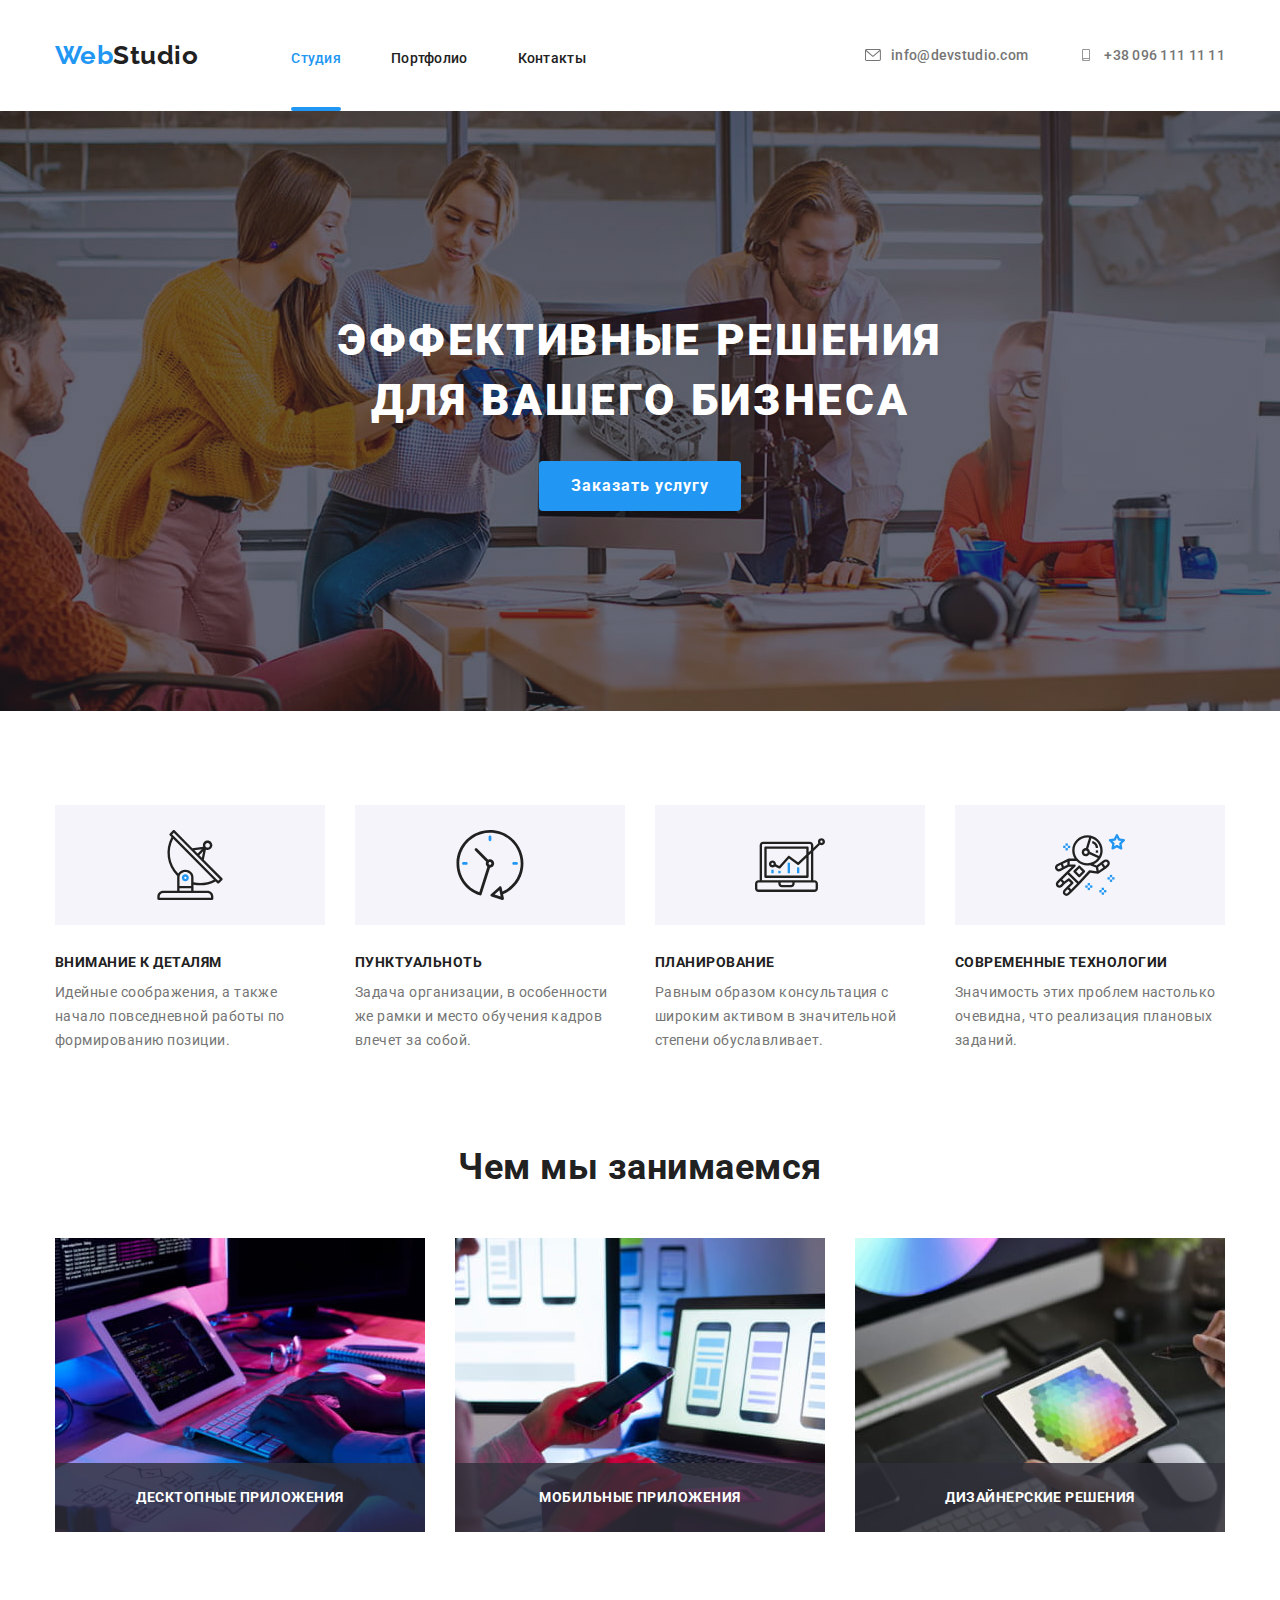
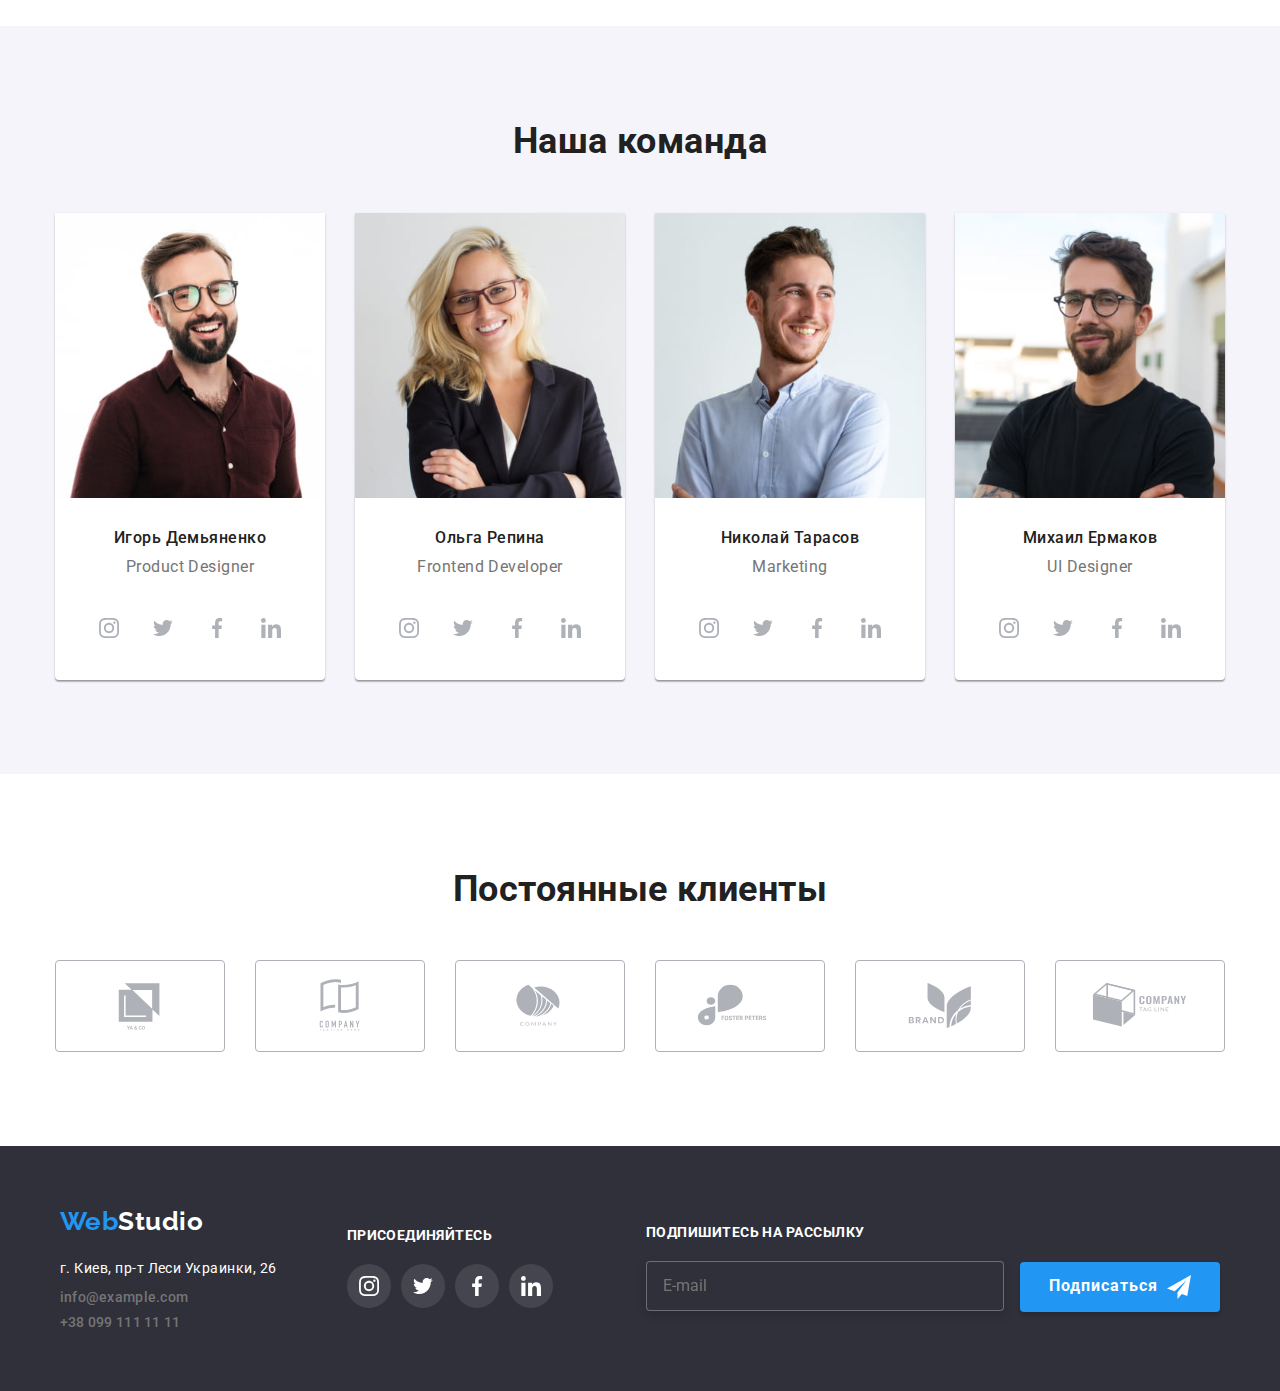
==== index.html @ 6067f636 "Merge branch 'main' into goit-markup-hw-08" ====
<!DOCTYPE html>
<html lang="ru">
  <head>
    <meta charset="UTF-8" />
    <meta http-equiv="X-UA-Compatible" content="IE=edge" />
    <meta name="viewport" content="width=device-width, initial-scale=1.0" />
    <title>Document</title>
    <link rel="stylesheet" href="https://cdn.jsdelivr.net/npm/modern-normalize@1.1.0/modern-normalize.min.css">
    <link rel="preconnect" href="https://fonts.googleapis.com" />
    <link rel="preconnect" href="https://fonts.gstatic.com" crossorigin />
    <link href="https://fonts.googleapis.com/css2?family=Raleway:wght@700&family=Roboto:wght@400;500;700;900&display=swap" rel="stylesheet" />
    <link rel="stylesheet" href="./css/main.min.css">
  </head>
  <body>
    <header>
     <div class="container cont-header">
        <a href="./index.html" class="nav-logo link"><span class="logo">Web</span>Studio</a>

        <button class="menu-button" data-menu-button aria-label="Переключатель мобильного меню">
         <svg class="menu-button__icon" width="40" height="40">
          <use class="menu-button__icon-menu" href="./icon/symbol-defs.svg#icon-menu_40px"></use>
          <use class="menu-button__icon-slose" href="./icon/symbol-defs.svg#icon-close_40px"></use>
        </svg>
        </button>
        <div class="menu-container" data-menu>
          <nav class="nav">
          <ul class="nav__list">
            <li class="nav__item"><a href="./index.html" class="nav__link current link">Студия</a></li>
            <li class="nav__item"><a href="./portfolio.html" class="nav__link link is-hidden">Портфолио</a></li>
            <li class="nav__item"><a href="#" class="nav__link link is-hidden">Контакты</a></li>
            </ul>
          </nav>
          <ul class="header-list">
          <li class="nav__item"><a href="mailto:info@devstudio.com" class="nav__tel nav__tel--mob-mail link">
            <svg class="nav__icon">
              <use href="./icon/symbol-defs.svg#icon-envelope"></use>
            </svg>
            info@devstudio.com</a></li>
          <li class="nav__item"><a href="tel:+380961111111" class="nav__tel nav__tel--mob-tel link">
            <svg class="nav__icon">
              <use href="./icon/symbol-defs.svg#icon-smartphone"></use>
            </svg>
            +38 096 111 11 11</a></li>
           </ul>
            <ul class="menu-container__list list">
              <li class="menu-container__item"><a class="menu-container__link" href="http://" target="_blank" rel="noopener noreferrer">Instagram</a></li>
              <li class="menu-container__item"><a class="menu-container__link" href="http://" target="_blank" rel="noopener noreferrer">Twitter</a></li>
              <li class="menu-container__item"><a class="menu-container__link" href="http://" target="_blank" rel="noopener noreferrer">Facebook</a></li>
              <li class="menu-container__item"><a class="menu-container__link" href="http://" target="_blank" rel="noopener noreferrer">LinkedIn</a></li>
            </ul>
      </div>

     </div>
    </header>
    <main>
      <!-- Секция эффективные решения -->
      <section class="hero">
       <div class="container">
        <div class="cont-size">
         <h1 class="hero__title">Эффективные решения для вашего бизнеса</h1>
        <button type="button" class="hero-button" data-modal-open>Заказать услугу</button>

        <div class="backdrop is-hidden" data-modal>
   <div class="modal">
      <p class="modal__text"> Оставьте свои данные, мы вам перезвоним</p>
      <form class="modal-form">
        <label class="modal-form__field">
          <span class="modal-form__label">Имя</span>
          <input type="text" class="modal-form__input">
          <svg class="modal-form__icon"><use href="./icon/symbol-defs.svg#icon-person-black-18dp"></use></svg>
        </label>

        <label class="modal-form__field">
          <span class="modal-form__label">Телефон</span>
          <input type="tel" name="phone_number" class="modal-form__input">
          <svg class="modal-form__icon"><use href="./icon/symbol-defs.svg#icon-phone-black-18dp"></use></svg>
        </label>

        <label class="modal-form__field">
          <span class="modal-form__label">Почта</span>
          <input type="email" name="email" class="modal-form__input">
          <svg class="modal-form__icon"><use href="./icon/symbol-defs.svg#icon-email-black-18dp"></use></svg>
        </label>

        <label class="modal-form__field">
          <span class="modal-form__label">Комментарий</span>
           <textarea name="feedback" placeholder="Введите текст" class="modal-form__textarea"></textarea>
        </label>

        <label class="modal-form__field-check">
          <input type="checkbox" name="agry" value="agry" class="modal-form__check">
          <span class="modal-form__check-icon"></span>
          <span class="modal-form__label-check">Соглашаюсь с рассылкой и принимаю <a href="http://" target="_blank" rel="noopener noreferrer"> Условия договора</a></span>
        </label>

        <button type="submit" class="modal-button-submit">Отправить</button>
      </form>

      <button class="modal-button-close" aria-label="Закрыть окно" data-modal-close>
        <svg class="modal-icon-close"><use href="./icon/symbol-defs.svg#icon-close"></use></svg>
      </button>
   </div>
</div>
        </div>
       </div>
      </section>
      <!-- Преимущества -->
      <section class="plus">
        <div class="container">
          <h2 class="visually-hidden">Наши преимущества</h2>
        <ul class="list">
          <li class="plus__item">
            <h3 class="plus__subtitle">Внимание к деталям</h3>
            <p class="plus__text">Идейные соображения, а также начало повседневной работы по формированию позиции.</p>
          </li>
          <li class="plus__item">
            <h3 class="plus__subtitle">Пунктуальноть</h3>
            <p class="plus__text">Задача организации, в особенности же рамки и место обучения кадров влечет за собой.</p>
          </li>
          <li class="plus__item">
            <h3 class="plus__subtitle">Планирование</h3>
            <p class="plus__text">Равным образом консультация с широким активом в значительной степени обуславливает.</p>
          </li>
          <li class="plus__item">
            <h3 class="plus__subtitle">Современные технологии</h3>
            <p class="plus__text">Значимость этих проблем настолько очевидна, что реализация плановых заданий.</p>
          </li>
        </ul>
        </div>
      </section>
      <!-- Чем мы занимаемся -->
      <section class="work">
        <div class="container">
          <h2 class="work__title">Чем мы занимаемся</h2>
        <ul class="list work__list">
          <li class="work__item">
            <img src="./images/box1.jpg" 
            srcset="./images/box1.jpg 1x, ./images/box1@2.jpg 2x" alt="Пишем код" width="370" />
            <p class="work__desc">Десктопные приложения</p>
          </li>
          <li class="work__item">
            <img src="./images/img_(1).jpg"
            srcset="./images/box2.jpg 1x, ./images/box2@2.jpg 2x" alt="Разработка мобильных приложений" width="370" />
            <p class="work__desc">Мобильные приложения</p>
          </li>
          <li class="work__item">
            <img src="./images/img_(2).jpg"
            srcset="./images/box3.jpg 1x, ./images/box3@2.jpg 2x" alt="Создание дизайна" width="370" />
            <p class="work__desc">Дизайнерские решения</p>
          </li>
        </ul>
        </div>
      </section>
      <!-- Секция Наша команда -->
      <section class="people">
        <div class="container">
          <h2 class="people__title">Наша команда</h2>
        <ul class="people-list list">
          <li class="people-item">
            <!-- <img src="./images/img_(3).jpg" alt="Product Designer Игорь Демьяненко" width="270" /> -->

            <picture>
             <source srcset="/images/our-comand/mobile/img0-480.jpg 450w, /images/our-comand/mobile/img0-480@2x.jpg 900w" media="(max-width: 767px)" sizes="(max-width: 767px) 450px, 100vw">
             <source srcset="/images/our-comand/tablet/img0-768.jpg 354w, /images/our-comand/tablet/img0-768@2x.jpg 708w" media="(min-width: 768px)" sizes="(min-width: 768px) 354px, 100vw">
             <source srcset="/images/our-comand/img0-1200.jpg 810w, /images/our-comand/img0-1200@2.jpg 1620w" media="(min-width: 1200px)" sizes="(min-width: 1200px) 270px, 100vw">
            <img src="/images/our-comand/mobile/img0-480.jpg" alt="Product Designer Игорь Демьяненко">
            </picture>

            <h3 class="people-subtitle">Игорь Демьяненко</h3>
            <p lang="en" class="people-text">Product Designer</p>

           <ul class="people-list-icon">
              <li class="people-item-icon">
                <a href="http://" target="_blank" rel="noopener noreferrer" class="link-icon">
                   <svg class="people-icon">
                <use href="./icon/symbol-defs.svg#icon-instagram">
              </svg>
                </a>
              </li>
              <li class="people-item-icon">
                <a href="http://" target="_blank" rel="noopener noreferrer" class="link-icon">
                  <svg class="people-icon">
                <use href="./icon/symbol-defs.svg#icon-twitter">
              </svg>
                </a>
            </li>
            <li class="people-item-icon">
              <a href="http://" target="_blank" rel="noopener noreferrer" class="link-icon">
                <svg class="people-icon">
                <use href="./icon/symbol-defs.svg#icon-facebook">
              </svg>
              </a>
            </li>
            <li class="people-item-icon">
              <a href="http://" target="_blank" rel="noopener noreferrer" class="link-icon">
                <svg class="people-icon">
                <use href="./icon/symbol-defs.svg#icon-linkedin">
              </svg>
              </a>
            </li>
          </li>
        </ul>
          <li class="people-item">
            <!-- <img src="./images/img_(4).jpg" alt="Frontend Developer Ольга Репина" width="270" /> -->

            <picture>
             <source srcset="/images/our-comand/mobile/img1-480.jpg 450w, /images/our-comand/mobile/img1-480@2x.jpg 900w" media="(max-width: 767px)" sizes="(max-width: 767px) 450px, 100vw">
             <source srcset="/images/our-comand/tablet/img1-768.jpg 354w, /images/our-comand/tablet/img1-768@2x.jpg 708w" media="(min-width: 768px)" sizes="(min-width: 768px) 354px, 100vw">
             <source srcset="/images/our-comand/img1-1200.jpg 810w, /images/our-comand/img1-1200@2.jpg 1620w" media="(min-width: 1200px)" sizes="(min-width: 1200px) 270px, 100vw">
            <img src="/images/our-comand/mobile/img1-480.jpg" alt="Frontend Developer Ольга Репина">
            </picture>

            <h3 class="people-subtitle">Ольга Репина</h3>
            <p lang="en" class="people-text">Frontend Developer</p>
             <ul class="people-list-icon">
              <li class="people-item-icon">
                <a href="http://" target="_blank" rel="noopener noreferrer" class="link-icon">
                   <svg class="people-icon">
                <use href="./icon/symbol-defs.svg#icon-instagram">
              </svg>
                </a>
              </li>
              <li class="people-item-icon">
                <a href="http://" target="_blank" rel="noopener noreferrer" class="link-icon">
                  <svg class="people-icon">
                <use href="./icon/symbol-defs.svg#icon-twitter">
              </svg>
                </a>
            </li>
            <li class="people-item-icon">
              <a href="http://" target="_blank" rel="noopener noreferrer" class="link-icon">
                <svg class="people-icon">
                <use href="./icon/symbol-defs.svg#icon-facebook">
              </svg>
              </a>
            </li>
            <li class="people-item-icon">
              <a href="http://" target="_blank" rel="noopener noreferrer" class="link-icon">
                <svg class="people-icon">
                <use href="./icon/symbol-defs.svg#icon-linkedin">
              </svg>
              </a>
            </li>
          </li>
        </ul>
          </li>

          <li class="people-item">
            <!-- <img src="./images/img_(5).jpg" alt="Marketing Николай Тарасов" width="270" /> -->

            <picture>
             <source srcset="/images/our-comand/mobile/img2-480.jpg 450w, /images/our-comand/mobile/img2-480@2x.jpg 900w" media="(max-width: 767px)" sizes="(max-width: 767px) 450px, 100vw">
             <source srcset="/images/our-comand/tablet/img2-768.jpg 354w, /images/our-comand/tablet/img2-768@2x.jpg 708w" media="(min-width: 768px)" sizes="(min-width: 768px) 354px, 100vw">
             <source srcset="/images/our-comand/img2-1200.jpg 810w, /images/our-comand/img2-1200@2.jpg 1620w" media="(min-width: 1200px)" sizes="(min-width: 1200px) 270px, 100vw">
            <img src="/images/our-comand/mobile/img2-480.jpg" alt="Marketing Николай Тарасов">
            </picture>

            <h3 class="people-subtitle">Николай Тарасов</h3>
            <p lang="en" class="people-text">Marketing</p>
          <ul class="people-list-icon">
              <li class="people-item-icon">
                <a href="http://" target="_blank" rel="noopener noreferrer" class="link-icon">
                   <svg class="people-icon">
                <use href="./icon/symbol-defs.svg#icon-instagram">
              </svg>
                </a>
              </li>
              <li class="people-item-icon">
                <a href="http://" target="_blank" rel="noopener noreferrer" class="link-icon">
                  <svg class="people-icon">
                <use href="./icon/symbol-defs.svg#icon-twitter">
              </svg>
                </a>
            </li>
            <li class="people-item-icon">
              <a href="http://" target="_blank" rel="noopener noreferrer" class="link-icon">
                <svg class="people-icon">
                <use href="./icon/symbol-defs.svg#icon-facebook">
              </svg>
              </a>
            </li>
            <li class="people-item-icon">
              <a href="http://" target="_blank" rel="noopener noreferrer" class="link-icon">
                <svg class="people-icon">
                <use href="./icon/symbol-defs.svg#icon-linkedin">
              </svg>
              </a>
            </li>
          </li>
        </ul>
          </li>
          <li class="people-item">
            <!-- <img src="./images/img_(6).jpg" alt="UI Designer Михаил Ермаков" width="270" /> -->

            <picture>
             <source srcset="/images/our-comand/mobile/img3-480.jpg 450w, /images/our-comand/mobile/img3-480@2x.jpg 900w" media="(max-width: 767px)" sizes="(max-width: 767px) 450px, 100vw">
             <source srcset="/images/our-comand/tablet/img3-768.jpg 354w, /images/our-comand/tablet/img3-768@2x.jpg 708w" media="(min-width: 768px)" sizes="(min-width: 768px) 354px, 100vw">
             <source srcset="/images/our-comand/img3-1200.jpg 810w, /images/our-comand/img3-1200@2.jpg 1620w" media="(min-width: 1200px)" sizes="(min-width: 1200px) 270px, 100vw">
            <img src="/images/our-comand/mobile/img3-480.jpg" alt="UI Designer Михаил Ермаков">
            </picture>

            <h3 class="people-subtitle">Михаил Ермаков</h3>
            <p lang="en" class="people-text">UI Designer</p>
            <ul class="people-list-icon">
              <li class="people-item-icon">
                <a href="http://" target="_blank" rel="noopener noreferrer" class="link-icon">
                   <svg class="people-icon">
                <use href="./icon/symbol-defs.svg#icon-instagram">
              </svg>
                </a>
              </li>
              <li class="people-item-icon">
                <a href="http://" target="_blank" rel="noopener noreferrer" class="link-icon">
                  <svg class="people-icon">
                <use href="./icon/symbol-defs.svg#icon-twitter">
              </svg>
                </a>
            </li>
            <li class="people-item-icon">
              <a href="http://" target="_blank" rel="noopener noreferrer" class="link-icon">
                <svg class="people-icon">
                <use href="./icon/symbol-defs.svg#icon-facebook">
              </svg>
              </a>
            </li>
            <li class="people-item-icon">
              <a href="http://" target="_blank" rel="noopener noreferrer" class="link-icon">
                <svg class="people-icon">
                <use href="./icon/symbol-defs.svg#icon-linkedin">
              </svg>
              </a>
            </li>
          </li>
        </ul>
          </li>
        </ul>
        </div>
      </section>
      <!-- Секция Наши клиенты -->
      <section class="client">
        <div class="container">
          <h2 class="client__title">Постоянные клиенты</h2>
          <ul class="client__list">
            <li class="client__item">
               <svg class="client__icon">
                <use href="./icon/symbol-defs.svg#icon-company1"></use>
              </svg>
            </li>
            <li class="client__item">
               <svg class="client__icon">
                <use href="./icon/symbol-defs.svg#icon-company2"></use>
              </svg>
            </li>
            <li class="client__item">
               <svg class="client__icon">
                <use href="./icon/symbol-defs.svg#icon-company3"></use>
              </svg>
            </li>
            <li class="client__item">
               <svg class="client__icon">
                <use href="./icon/symbol-defs.svg#icon-company4"></use>
              </svg>
            </li>
            <li class="client__item">
               <svg class="client__icon">
                <use href="./icon/symbol-defs.svg#icon-company5"></use>
              </svg>
            </li>
            <li class="client__item">
               <svg class="client__icon">
                <use href="./icon/symbol-defs.svg#icon-company6"></use>
              </svg>
            </li>
          </ul>
        </div>
      </section>
    </main>
    <!-- Footer -->
    <footer class="footer">
     <div class="container footer">
      <div class="wrapper1">
        <a href="./index.html" class="footer-logo link"><span class="logo">Web</span>Studio</a>
      <address class="adr">
        <ul class="adr__list">
          <li class="adr__item"><a href="https://goo.gl/maps/qrtd7Mqz3KBHwFx2A" target="_blank" rel="noopener noreferrer" class="adr__map link">г. Киев, пр-т Леси Украинки, 26</a></li>
          <li class="adr__item"><a href="mailto:info@example.com" class="nav__tel link">info@example.com</a></li>
          <li class="adr__item"><a href="tel:+380991111111" class="nav__tel link">+38 099 111 11 11</a></li>
        </ul>
      </address>
      </div>
       <div class="wrapper2">
        <p class="footer__descr">Присоединяйтесь</p>
         <ul class="footer-list-icon">
              <li class="footer-item-icon">
                <a href="http://" target="_blank" rel="noopener noreferrer" class="link-icon">
                  <svg class="footer-icon">
                <use href="./icon/symbol-defs.svg#icon-instagram">
              </svg>
                </a>
              </li>
              <li class="footer-item-icon">
                <a href="http://" target="_blank" rel="noopener noreferrer" class="link-icon">
                   <svg class="footer-icon">
                <use href="./icon/symbol-defs.svg#icon-twitter">
              </svg>
                </a>
            </li>
            <li class="footer-item-icon">
              <a href="http://" target="_blank" rel="noopener noreferrer" class="link-icon">
                 <svg class="footer-icon">
                <use href="./icon/symbol-defs.svg#icon-facebook">
              </svg>
              </a>
            </li>
            <li class="footer-item-icon">
              <a href="http://" target="_blank" rel="noopener noreferrer" class="link-icon">
                 <svg class="footer-icon">
                <use href="./icon/symbol-defs.svg#icon-linkedin">
              </svg>
              </a>
            </li>
          </li>
        </ul>
       </div>
       <div class="wrapper3">
        <form class="form-footer">
          <label class="footer-label">
            <span class="footer-label-name"> Подпишитесь на рассылку </span>
            <input type="email" name="email" class="footer-input" placeholder="E-mail">
          </label>
          <button type="submit" class="footer-button">Подписаться</button>
        </form>
        </div>
     </div>
    </footer>
      <script src="./js/modal.js"></script>
      <script src="./js/mobile-menu.js"></script>
 </body>
</html>
---- css/main.min.css ----
:root{--primary-text-color: #757575;--primary-white-color: #ffffff;--title-text-color: #212121;--accent-color: #2196f3;--primary-bg-color: #f5f4fa;--primary-icon-color: #afb1b8;--dark-background-color: #2f303a;--grey-background-color: #f5f4fa;--accent-background-color: rgba(33, 150, 243, 0.9);--text-background-color: rgba(47, 48, 58, 0.8);--modal-background-color: rgba(0, 0, 0, 0.2);--primary-shadow: rgba(47, 48, 58, 0.4);--border-color: #eeeeee}h1,h2,h3,h4,h5,h6,p{margin:0}img{display:block;max-width:100%;height:auto}body{color:var(--primary-text-color);background-color:#fff;font-family:"Roboto",sans-serif;letter-spacing:.03em}.list{list-style:none;margin:0;padding:0}@media screen and (min-width: 768px){.list{display:-webkit-box;display:-ms-flexbox;display:flex;-ms-flex-wrap:wrap;flex-wrap:wrap;gap:30px;padding-top:60px;padding-bottom:60px}}@media screen and (min-width: 1200px){.list{padding-top:94px;padding-bottom:94px}}.link{text-decoration:none;color:var(--primary-text-color)}.visually-hidden{position:absolute;width:1px;height:1px;margin:-1px;border:0;padding:0;white-space:nowrap;-webkit-clip-path:inset(100%);clip-path:inset(100%);clip:rect(0 0 0 0);overflow:hidden}.container{margin:0 auto;padding-left:15px;padding-right:15px}@media screen and (min-width: 480px){.container{width:480px}}@media screen and (min-width: 768px){.container{width:768px}}@media screen and (min-width: 1200px){.container{width:1200px}}.cont-header{position:relative;display:-webkit-box;display:-ms-flexbox;display:flex;-webkit-box-align:center;-ms-flex-align:center;align-items:center}.cont-header-portfolio{position:relative;display:-webkit-box;display:-ms-flexbox;display:flex;-webkit-box-align:center;-ms-flex-align:center;align-items:center;border-bottom:1px solid #ececec}.menu-container{text-align:center;font-weight:500;font-size:40px;line-height:1.175;background-color:#fff;z-index:1}@media screen and (max-width: 767px){.menu-container{display:none;position:absolute;top:100%;left:0;width:100%;padding:48px 40px}.menu-container.is-open{display:block}}@media screen and (min-width: 768px){.menu-container{display:-webkit-box;display:-ms-flexbox;display:flex;-webkit-box-flex:1;-ms-flex-positive:1;flex-grow:1;-webkit-box-align:center;-ms-flex-align:center;align-items:center}}.menu-button{position:absolute;top:10px;right:15px;display:-webkit-box;display:-ms-flexbox;display:flex;-webkit-box-pack:center;-ms-flex-pack:center;justify-content:center;-webkit-box-align:center;-ms-flex-align:center;align-items:center;color:#000;background-color:rgba(0,0,0,0);border:rgba(0,0,0,0);cursor:pointer}.menu-button:hover{color:var(--accent-color)}.menu-button__icon{fill:currentColor}.menu-button__icon-slose{display:none}.is-open .menu-button__icon-slose{display:block}.is-open .menu-button__icon-menu{display:none}@media screen and (min-width: 768px){.menu-button{display:none}}nav{color:var(--title-text-color)}@media screen and (min-width: 768px){nav{display:-webkit-box;display:-ms-flexbox;display:flex;-webkit-box-align:center;-ms-flex-align:center;align-items:center}}.nav__list{list-style:none;margin:0;padding:0;text-align:start}@media screen and (min-width: 768px){.nav__list{display:-webkit-box;display:-ms-flexbox;display:flex;-webkit-box-align:center;-ms-flex-align:center;align-items:center}}.nav__link.current{color:var(--accent-color)}.nav-logo{font-family:"Raleway",sans-serif;text-decoration:none;font-weight:700;font-size:26px;line-height:1.2;color:var(--title-text-color);margin-right:93px;padding-top:16px;padding-bottom:16px}.nav-logo .logo{color:var(--accent-color)}.header-list{display:-webkit-box;display:-ms-flexbox;display:flex;-webkit-box-align:center;-ms-flex-align:center;align-items:center;margin-left:auto;margin-top:0;margin-bottom:0;list-style:none;padding:0}@media screen and (max-width: 767px){.header-list{-webkit-box-orient:vertical;-webkit-box-direction:reverse;-ms-flex-direction:column-reverse;flex-direction:column-reverse;-webkit-box-align:start;-ms-flex-align:start;align-items:flex-start;margin-top:100px}}@media screen and (min-width: 768px)and (max-width: 1199px){.header-list{display:-webkit-box;display:-ms-flexbox;display:flex;-webkit-box-orient:vertical;-webkit-box-direction:normal;-ms-flex-direction:column;flex-direction:column;-webkit-box-pack:center;-ms-flex-pack:center;justify-content:center;-webkit-box-align:start;-ms-flex-align:start;align-items:flex-start}.header-list .nav__item{padding:5px}.header-list .nav__item:not(:last-child){margin:0}}.nav__item{position:relative;padding-bottom:32px}@media screen and (min-width: 768px){.nav__item{padding-top:32px;padding-bottom:32px}.nav__item:not(:last-child){margin-right:50px}}.nav__link::after{content:" ";width:100%;height:4px;position:absolute;top:calc(100% - 4px);left:0;border-radius:2px;background-color:var(--accent-color)}@media screen and (max-width: 767px){.nav__link::after{display:none}}.is-hidden.nav__link::after{opacity:0;pointer-events:none}.nav__link{color:var(--title-text-color);font-weight:500;font-size:14px;line-height:1.14px;letter-spacing:.02em;list-style:none;vertical-align:middle}@media screen and (max-width: 767px){.nav__link{font-size:40px;line-height:47px}}.nav__link:hover,.nav__link:focus{color:var(--accent-color)}.nav__tel{color:var(--primary-text-color);font-family:"Roboto",sans-serif;font-weight:500;letter-spacing:.02em;font-style:normal;color:var(--primary-text-color)}@media screen and (max-width: 767px){.nav__tel .nav__icon{display:none}.nav__tel--mob-mail{font-size:24px;line-height:1.17}.nav__tel--mob-tel{font-size:34px;line-height:1.17;color:var(--accent-color)}}@media screen and (min-width: 768px){.nav__tel{display:-webkit-box;display:-ms-flexbox;display:flex;-webkit-box-align:center;-ms-flex-align:center;align-items:center;-webkit-box-pack:center;-ms-flex-pack:center;justify-content:center;font-size:14px;line-height:1.14}}@media screen and (min-width: 1200px){.nav__tel{-webkit-box-pack:start;-ms-flex-pack:start;justify-content:flex-start}}.nav__tel:hover,.nav__tel:focus{color:var(--accent-color)}.menu-container__list{display:-webkit-box;display:-ms-flexbox;display:flex;margin-top:64px}@media screen and (min-width: 768px){.menu-container__list{display:none}}.menu-container__link{font-weight:500;font-size:18px;line-height:1.22;color:var(--accent-color);text-decoration:none}.menu-container__item:not(:last-child)::after{content:" ";width:22px;height:1px;border:1px solid rgba(33,33,33,.2);margin-left:10px;margin-right:10px;-webkit-transform:rotate(90deg);transform:rotate(90deg);font-weight:500;font-size:18px;line-height:1.22}.hero{text-align:center}.hero{padding-top:118px;padding-bottom:118px;background-color:var(--dark-background-color);background-position:center;background-size:cover;background-repeat:no-repeat;margin-left:auto;margin-right:auto}@media screen and (max-width: 767px){.hero{max-width:480px;height:400px;background-image:-webkit-gradient(linear, left top, right top, from(var(--primary-shadow)), to(var(--primary-shadow))),url(/images/hero/hero-480.jpg);background-image:linear-gradient(to right, var(--primary-shadow), var(--primary-shadow)),url(/images/hero/hero-480.jpg)}}@media screen and (max-width: 767px)and (min-device-pixel-ratio: 2),screen and (max-width: 767px)and (-webkit-min-device-pixel-ratio: 2),screen and (max-width: 767px)and (min-resolution: 192dpi),screen and (max-width: 767px)and (min-resolution: 2dppx){.hero{background-image:-webkit-gradient(linear, left top, right top, from(var(--primary-shadow)), to(var(--primary-shadow))),url(/images/hero/hero-480@2x.jpg);background-image:linear-gradient(to right, var(--primary-shadow), var(--primary-shadow)),url(/images/hero/hero-480@2x.jpg)}}@media screen and (min-width: 768px)and (max-width: 1199px){.hero{max-width:768px;height:400px;background-image:-webkit-gradient(linear, left top, right top, from(var(--primary-shadow)), to(var(--primary-shadow))),url(/images/hero/hero-768.jpg);background-image:linear-gradient(to right, var(--primary-shadow), var(--primary-shadow)),url(/images/hero/hero-768.jpg)}}@media screen and (min-width: 768px)and (max-width: 1199px)and (min-device-pixel-ratio: 2),screen and (min-width: 768px)and (max-width: 1199px)and (-webkit-min-device-pixel-ratio: 2),screen and (min-width: 768px)and (max-width: 1199px)and (min-resolution: 192dpi),screen and (min-width: 768px)and (max-width: 1199px)and (min-resolution: 2dppx){.hero{background-image:-webkit-gradient(linear, left top, right top, from(var(--primary-shadow)), to(var(--primary-shadow))),url(/images/hero/hero-768@2x.jpg);background-image:linear-gradient(to right, var(--primary-shadow), var(--primary-shadow)),url(/images/hero/hero-768@2x.jpg)}}@media screen and (min-width: 1200px){.hero{padding-top:200px;padding-bottom:200px;max-width:1600px;height:600px;background-image:-webkit-gradient(linear, left top, right top, from(var(--primary-shadow)), to(var(--primary-shadow))),url(/images/hero/hero-1200.jpg);background-image:linear-gradient(to right, var(--primary-shadow), var(--primary-shadow)),url(/images/hero/hero-1200.jpg)}}@media screen and (min-width: 1200px)and (min-device-pixel-ratio: 2),screen and (min-width: 1200px)and (-webkit-min-device-pixel-ratio: 2),screen and (min-width: 1200px)and (min-resolution: 192dpi),screen and (min-width: 1200px)and (min-resolution: 2dppx){.hero{background-image:-webkit-gradient(linear, left top, right top, from(var(--primary-shadow)), to(var(--primary-shadow))),url(/images/hero/hero-1200@2x.jpg);background-image:linear-gradient(to right, var(--primary-shadow), var(--primary-shadow)),url(/images/hero/hero-1200@2x.jpg)}}.hero__title{color:var(--primary-white-color);font-weight:900;font-size:44px;line-height:1.36;letter-spacing:.06em;text-transform:uppercase;padding-bottom:30px;max-width:700px;margin-left:auto;margin-right:auto}@media screen and (max-width: 1200px){.hero__title{font-size:26px;line-height:1.62}}.hero-button{color:var(--primary-white-color);background-color:var(--accent-color);font-weight:700;font-size:16px;line-height:1.9;letter-spacing:.06em;font-family:inherit;-webkit-box-shadow:0px 4px 4px rgba(0,0,0,.15);box-shadow:0px 4px 4px rgba(0,0,0,.15);border-radius:4px;border:rgba(0,0,0,0);padding:10px 32px}.hero-button:hover,.hero-button:focus{color:var(--title-text-color);background-color:var(--primary-white-color);cursor:pointer}.backdrop.is-hidden{opacity:0;pointer-events:none;visibility:hidden;-webkit-transform:scale(0.9);transform:scale(0.9)}.backdrop{position:fixed;top:0;left:0;width:100%;height:100%;z-index:1;background-color:var(--modal-background-color);opacity:1;-webkit-transform:scale(1);transform:scale(1);-webkit-transition:opacity 250ms cubic-bezier(0.4, 0, 0.2, 1),-webkit-transform 250ms cubic-bezier(0.4, 0, 0.2, 1);transition:opacity 250ms cubic-bezier(0.4, 0, 0.2, 1),-webkit-transform 250ms cubic-bezier(0.4, 0, 0.2, 1);transition:transform 250ms cubic-bezier(0.4, 0, 0.2, 1),opacity 250ms cubic-bezier(0.4, 0, 0.2, 1);transition:transform 250ms cubic-bezier(0.4, 0, 0.2, 1),opacity 250ms cubic-bezier(0.4, 0, 0.2, 1),-webkit-transform 250ms cubic-bezier(0.4, 0, 0.2, 1)}@media screen and (max-height: 610px){.backdrop{overflow-y:scroll}}@media screen and (max-width: 480px){.backdrop{padding:90px 15px}}.backdrop.is-hidden .modal{-webkit-transform:translate(-50%, -50%) scale(0.9);transform:translate(-50%, -50%) scale(0.9);opacity:0}.modal{position:relative;background-color:var(--primary-white-color);-webkit-box-shadow:0px 1px 3px rgba(0,0,0,.12),0px 1px 1px rgba(0,0,0,.14),0px 2px 1px rgba(0,0,0,.2);box-shadow:0px 1px 3px rgba(0,0,0,.12),0px 1px 1px rgba(0,0,0,.14),0px 2px 1px rgba(0,0,0,.2);border-radius:4px;opacity:1;padding:40px}@media screen and (max-width: 480px){.modal{max-width:450px}}@media screen and (min-width: 481px){.modal{position:absolute;width:450px;top:50%;left:50%;-webkit-transform:translate(-50%, -50%) scale(1);transform:translate(-50%, -50%) scale(1);-webkit-transition:opacity 250ms cubic-bezier(0.4, 0, 0.2, 1),-webkit-transform 250ms cubic-bezier(0.4, 0, 0.2, 1);transition:opacity 250ms cubic-bezier(0.4, 0, 0.2, 1),-webkit-transform 250ms cubic-bezier(0.4, 0, 0.2, 1);transition:transform 250ms cubic-bezier(0.4, 0, 0.2, 1),opacity 250ms cubic-bezier(0.4, 0, 0.2, 1);transition:transform 250ms cubic-bezier(0.4, 0, 0.2, 1),opacity 250ms cubic-bezier(0.4, 0, 0.2, 1),-webkit-transform 250ms cubic-bezier(0.4, 0, 0.2, 1)}}@media screen and (min-width: 1200px){.modal{width:528px}}.modal-button-close{position:absolute;display:-webkit-box;display:-ms-flexbox;display:flex;-webkit-box-pack:center;-ms-flex-pack:center;justify-content:center;-webkit-box-align:center;-ms-flex-align:center;align-items:center;top:8px;right:8px;width:30px;height:30px;background-color:var(--primary-white-color);border:1px solid rgba(0,0,0,.1);border-radius:50%;cursor:pointer}.modal-icon-close{width:18px;height:18px;fill:currentColor}.modal-icon-close:hover,.modal-icon-close:focus{color:var(--accent-color)}.modal__text{font-weight:700;font-size:20px;line-height:1.15;margin-bottom:12px;color:var(--title-text-color)}.modal-form__field{position:relative;display:block;color:var(--title-text-color)}.modal-form__label{display:block;font-size:12px;line-height:1.17;letter-spacing:.01em;text-align:start;color:var(--primary-text-color);margin-bottom:4px}.modal-form__input{height:40px;width:100%;border:1px solid rgba(33,33,33,.2);border-radius:4px;outline:none;margin-bottom:10px;padding-left:42px}.modal-form__input:focus-within{border-color:var(--accent-color)}.modal-form__icon{position:absolute;left:12px;top:29px;width:18px;height:18px;fill:currentColor}.modal-form__input:focus-within+.modal-form__icon{color:var(--accent-color)}.modal-form__textarea{resize:none;width:100%;height:120px;padding:12px 16px;border:1px solid rgba(33,33,33,.2);border-radius:4px;outline:none}.modal-form__textarea:focus-within{border-color:var(--accent-color)}.modal-form__field-check{display:-webkit-box;display:-ms-flexbox;display:flex;-webkit-box-align:center;-ms-flex-align:center;align-items:center;margin-top:20px}.modal-form__check{position:absolute;width:1px;height:1px;margin:-1px;border:0;padding:0;white-space:nowrap;-webkit-clip-path:inset(100%);clip-path:inset(100%);clip:rect(0 0 0 0);overflow:hidden}.modal-form__check-icon{display:inline-block;width:15px;height:15px;border:2px solid var(--title-text-color);border-radius:2px;margin-right:8px}.modal-form__check:checked+.modal-form__check-icon{background-image:url(../icon/icon-check.svg);background-size:contain;border-color:rgba(0,0,0,0);background-origin:border-box}.modal-form__label-check{font-size:12px;line-height:1.17;letter-spacing:.03em;color:var(--primary-text-color)}@media screen and (min-width: 1200px){.modal-form__label-check{font-size:14px;line-height:1.7}}.modal-form__label-check a{color:var(--accent-color)}.modal-button-submit{font-weight:700;font-size:16px;line-height:1.9;text-align:center;letter-spacing:.06em;color:var(--primary-white-color);padding:10px 55px;margin-top:30px;background:var(--accent-color);-webkit-box-shadow:0px 4px 4px rgba(0,0,0,.15);box-shadow:0px 4px 4px rgba(0,0,0,.15);border-radius:4px;border:none;cursor:pointer}.modal-button-submit:hover,.modal-button-submit:focus{background:#188ce8}@media screen and (min-width: 768px){.plus__item{-ms-flex-preferred-size:calc((100% - 30px)/2);flex-basis:calc((100% - 30px)/2)}}@media screen and (min-width: 1200px){.plus__item{-ms-flex-preferred-size:calc((100% - 90px)/4);flex-basis:calc((100% - 90px)/4)}}.plus__item::before{content:" ";display:block;margin-bottom:30px;height:120px;background-color:var(--primary-bg-color);background-repeat:no-repeat;background-position:center;background-size:70px}.plus__item:nth-child(1)::before{background-image:url(../icon/antenna.svg)}.plus__item:nth-child(2)::before{background-image:url(../icon/clock.svg)}.plus__item:nth-child(3)::before{background-image:url(../icon/diagram.svg)}.plus__item:nth-child(4)::before{background-image:url(../icon//astronaut.svg)}.plus__subtitle{color:var(--title-text-color);font-weight:700;font-size:14px;line-height:1.14;text-transform:uppercase;padding-bottom:10px}@media screen and (max-width: 767px){.plus__subtitle{text-align:center}}.plus__text{font-size:14px;line-height:1.7}.work{display:none}@media screen and (min-width: 1200px){.work{display:block}}.work__title{color:var(--title-text-color);font-weight:700;font-size:36px;line-height:1.17;text-align:center}@media screen and (max-width: 1200px){.work__title{font-size:28px}}.work__list{padding-top:50px}.work__item{position:relative}.work__desc{position:absolute;bottom:0;left:0;width:100%;padding-top:27px;padding-bottom:27px;font-family:"Roboto",sans-serif;font-weight:700;font-size:14px;line-height:1.14;text-align:center;text-transform:uppercase;color:var(--primary-white-color);background-color:var(--text-background-color)}.people{background-color:var(--grey-background-color);text-align:center}.people-item{background-color:var(--primary-white-color);-webkit-box-shadow:0px 1px 3px rgba(0,0,0,.12),0px 1px 1px rgba(0,0,0,.14),0px 2px 1px rgba(0,0,0,.2);box-shadow:0px 1px 3px rgba(0,0,0,.12),0px 1px 1px rgba(0,0,0,.14),0px 2px 1px rgba(0,0,0,.2);border-radius:0px 0px 4px 4px}@media screen and (min-width: 768px){.people-item{-ms-flex-preferred-size:calc((100% - 30px)/2);flex-basis:calc((100% - 30px)/2)}}@media screen and (min-width: 1200px){.people-item{-ms-flex-preferred-size:calc((100% - 90px)/4);flex-basis:calc((100% - 90px)/4)}}.people__title{color:var(--title-text-color);font-weight:700;font-size:36px;line-height:1.17;text-align:center;padding-top:94px}@media screen and (max-width: 1119px){.people__title{font-size:28px}}.people-list{padding-top:0;margin-top:50px}.people-list-icon{display:-webkit-box;display:-ms-flexbox;display:flex;list-style:none;padding:0;-webkit-box-pack:center;-ms-flex-pack:center;justify-content:center}@media screen and (max-width: 767px){.people-list-icon{margin-bottom:30px}}@media screen and (max-width: 1119px){.people-list-icon{padding-bottom:24px}}@media screen and (min-width: 1200px){.people-list-icon{padding-bottom:30px}}.people-item-icon{display:-webkit-box;display:-ms-flexbox;display:flex;-webkit-box-pack:center;-ms-flex-pack:center;justify-content:center;-webkit-box-align:center;-ms-flex-align:center;align-items:center;color:var(--primary-icon-color);width:44px;height:44px;border-radius:50%}.people-item-icon:not(:last-child){margin-right:10px}.people-item-icon:hover,.people-item-icon:focus{background-color:var(--accent-color);color:var(--primary-white-color);cursor:pointer}.people-icon{width:20px;height:20px;fill:currentColor}.people-icon:hover,.people-icon:focus{color:var(--primary-white-color)}.people-subtitle{color:var(--title-text-color);font-weight:500;font-size:16px;line-height:1.19;margin-top:30px}.people-text{font-weight:400;font-size:16px;line-height:1.19;margin-top:10px;margin-bottom:30px}@media screen and (max-width: 1119px){.people-text{margin-bottom:16px}}.client__title{color:var(--title-text-color);font-weight:700;font-size:36px;line-height:1.17;text-align:center;padding-top:94px;margin-bottom:50px}@media screen and (max-width: 1200px){.client__title{font-size:28px}}.client__list{display:-webkit-box;display:-ms-flexbox;display:flex;-webkit-box-pack:center;-ms-flex-pack:center;justify-content:center;-webkit-box-align:center;-ms-flex-align:center;align-items:center;-ms-flex-wrap:wrap;flex-wrap:wrap;gap:30px;padding:0 0 94px 0;margin:0;list-style:none}.client__item{display:-webkit-box;display:-ms-flexbox;display:flex;-webkit-box-pack:center;-ms-flex-pack:center;justify-content:center;-webkit-box-align:center;-ms-flex-align:center;align-items:center;width:170px;height:92px;color:var(--primary-icon-color);border:1px solid var(--primary-icon-color);border-radius:4px;cursor:pointer}.client__item:hover,.client__item:focus{color:var(--accent-color);border-color:var(--accent-color)}.client__icon{width:106px;height:60px;fill:currentColor}.footer{text-align:center;background-color:var(--dark-background-color)}@media screen and (min-width: 768px){.footer{display:-webkit-box;display:-ms-flexbox;display:flex;-webkit-box-align:baseline;-ms-flex-align:baseline;align-items:baseline;-ms-flex-wrap:wrap;flex-wrap:wrap;-webkit-box-pack:center;-ms-flex-pack:center;justify-content:center;-webkit-box-align:center;-ms-flex-align:center;align-items:center}}@media screen and (min-width: 1200px){.footer{text-align:start}}@media screen and (min-width: 768px){.wrapper1{margin-right:165px}}@media screen and (min-width: 1200px){.wrapper1{margin-right:70px}}@media screen and (min-width: 1200px){.wrapper2{margin-right:93px}}.footer__descr{font-family:"Roboto",sans-serif;font-weight:700;font-size:14px;line-height:1.14;letter-spacing:.03em;text-transform:uppercase;color:var(--primary-white-color)}.footer-list-icon{display:-webkit-box;display:-ms-flexbox;display:flex;-webkit-box-pack:center;-ms-flex-pack:center;justify-content:center;-webkit-box-align:center;-ms-flex-align:center;align-items:center;gap:10px;list-style:none;padding:0;margin:20px 0 0 0}.footer-item-icon{width:44px;height:44px;background-color:rgba(255,255,255,.1);border-radius:50%;color:var(--primary-white-color);display:-webkit-box;display:-ms-flexbox;display:flex;-webkit-box-pack:center;-ms-flex-pack:center;justify-content:center;-webkit-box-align:center;-ms-flex-align:center;align-items:center;cursor:pointer}.footer-item-icon:hover,.footer-item-icon:focus{background-color:var(--accent-color)}.footer-icon{fill:currentColor;width:20px;height:20px}.footer-logo{color:var(--primary-white-color);font-family:"Raleway",sans-serif;font-weight:700;font-size:26px;line-height:1.19;text-decoration:none;padding-top:60px;display:inline-block}.footer-logo .logo{color:var(--accent-color)}.adr{margin-top:20px;padding-bottom:60px}.adr__item{text-align:inherit}.adr__item:not(:last-child){margin-bottom:9px}.adr__map{color:var(--primary-white-color);font-size:14px;line-height:1.7;font-style:normal}.adr__map:hover,.adr__map:focus{color:var(--accent-color)}.link-icon{cursor:pointer;text-decoration:none;color:currentColor;width:20px;height:20px}@media screen and (max-width: 1199px){.form-footer{display:-webkit-box;display:-ms-flexbox;display:flex;gap:20px;-webkit-box-orient:vertical;-webkit-box-direction:normal;-ms-flex-direction:column;flex-direction:column;-webkit-box-align:center;-ms-flex-align:center;align-items:center;-webkit-box-pack:center;-ms-flex-pack:center;justify-content:center;margin-top:60px;padding-bottom:60px}}.footer-label{width:100%}.footer-label-name{display:block;margin-bottom:20px;font-family:"Roboto",sans-serif;font-weight:700;font-size:14px;line-height:1.14;text-transform:uppercase;color:var(--primary-white-color)}.footer-input{height:50px;border:1px solid rgba(255,255,255,.3);-webkit-filter:drop-shadow(0px 4px 4px rgba(0, 0, 0, 0.15));filter:drop-shadow(0px 4px 4px rgba(0, 0, 0, 0.15));border-radius:4px;background-color:var(--dark-background-color)}@media screen and (max-width: 479px){.footer-input{width:100%}}@media screen and (min-width: 480px){.footer-input{width:358px;margin-right:12px}}.footer-input:-moz-placeholder-shown{font-size:16px;line-height:1.25;padding-left:16px;color:rgba(255,255,255,.6);outline-color:var(--primary-white-color)}.footer-input:-ms-input-placeholder{font-size:16px;line-height:1.25;padding-left:16px;color:rgba(255,255,255,.6);outline-color:var(--primary-white-color)}.footer-input:placeholder-shown{font-size:16px;line-height:1.25;padding-left:16px;color:rgba(255,255,255,.6);outline-color:var(--primary-white-color)}.footer-input:not(:-moz-placeholder-shown){background-color:var(--primary-white-color);outline:none}.footer-input:not(:-ms-input-placeholder){background-color:var(--primary-white-color);outline:none}.footer-input:not(:placeholder-shown){background-color:var(--primary-white-color);outline:none}.footer-button{width:200px;height:50px;background-color:var(--accent-color);-webkit-box-shadow:0px 4px 4px rgba(0,0,0,.15);box-shadow:0px 4px 4px rgba(0,0,0,.15);border-radius:4px;color:var(--primary-white-color);border-color:rgba(0,0,0,0);font-family:inherit;font-weight:700;font-size:16px;line-height:1.9;letter-spacing:.06em}.footer-button:hover,.footer-button:focus{cursor:pointer}.footer-button::after{content:" ";width:24px;height:24px;background-image:url(../icon/icon-send.svg);display:inline-block;margin-left:10px;vertical-align:middle}.cont-list{list-style:none;margin:0;padding:0;display:-webkit-box;display:-ms-flexbox;display:flex;gap:8px;-webkit-box-pack:center;-ms-flex-pack:center;justify-content:center;padding-top:94px;padding-bottom:50px}@media screen and (max-width: 767px){.cont-list{-ms-flex-wrap:wrap;flex-wrap:wrap;-webkit-box-pack:start;-ms-flex-pack:start;justify-content:flex-start}}.nav__icon{width:16px;height:12px;margin-right:10px;background-size:contain;background-repeat:no-repeat;-webkit-box-align:center;-ms-flex-align:center;align-items:center;fill:currentColor}.nav__icon:hover,.nav__icon:focus{color:var(--accent-color)}.port-nav__link{color:var(--title-text-color);background-color:var(--primary-bg-color);cursor:pointer;font-weight:500;font-size:16px;line-height:1.6;text-align:center;font-family:inherit;border-radius:4px;border:rgba(0,0,0,0);padding:6px 22px}.port-nav__link:hover,.port-nav__link:focus{color:var(--primary-white-color);background-color:var(--accent-color);-webkit-box-shadow:0px 3px 1px rgba(0,0,0,.1),0px 1px 2px rgba(0,0,0,.08),0px 2px 2px rgba(0,0,0,.12);box-shadow:0px 3px 1px rgba(0,0,0,.1),0px 1px 2px rgba(0,0,0,.08),0px 2px 2px rgba(0,0,0,.12);cursor:pointer}.port-page__list{list-style:none;margin:0;padding:0;padding-bottom:94px}@media screen and (min-width: 768px){.port-page__list{display:-webkit-box;display:-ms-flexbox;display:flex;-ms-flex-wrap:wrap;flex-wrap:wrap;gap:30px;-webkit-box-pack:center;-ms-flex-pack:center;justify-content:center}}.port-page__item{border:1px solid var(--border-color)}@media screen and (max-width: 767px){.port-page__item:not(:last-child){margin-bottom:30px}}@media screen and (min-width: 768px){.port-page__item{-ms-flex-preferred-size:calc((100% - 60px)/2);flex-basis:calc((100% - 60px)/2)}}@media screen and (min-width: 1200px){.port-page__item{-ms-flex-preferred-size:calc((100% - 90px)/3);flex-basis:calc((100% - 90px)/3)}}.port-page__item:hover{-webkit-box-shadow:0px 1px 1px rgba(0,0,0,.12),0px 4px 4px rgba(0,0,0,.06),1px 4px 6px rgba(0,0,0,.16);box-shadow:0px 1px 1px rgba(0,0,0,.12),0px 4px 4px rgba(0,0,0,.06),1px 4px 6px rgba(0,0,0,.16)}.port-page__block{padding:20px 24px}.port-page__subtitle{color:var(--title-text-color);font-weight:700;font-size:18px;line-height:2;letter-spacing:.06em;margin-bottom:4px}.port-page__text{font-size:16px;line-height:1.9}.adr__list{list-style:none;margin:0;padding:0}.wrapper-img{position:relative;overflow:hidden}.hidden-text{position:absolute;top:0;left:0;width:100%;height:100%;-webkit-box-sizing:border-box;box-sizing:border-box;padding:64px 24px;-webkit-transition:-webkit-transform 250ms cubic-bezier(0.4, 0, 0.2, 1);transition:-webkit-transform 250ms cubic-bezier(0.4, 0, 0.2, 1);transition:transform 250ms cubic-bezier(0.4, 0, 0.2, 1);transition:transform 250ms cubic-bezier(0.4, 0, 0.2, 1), -webkit-transform 250ms cubic-bezier(0.4, 0, 0.2, 1);background-color:var(--accent-background-color);color:var(--primary-white-color);font-family:"Roboto",sans-serif;font-size:18px;line-height:1.56}.hidden-text.is-hidden{-webkit-transform:translateY(300px);transform:translateY(300px)}.port-page__item:hover .hidden-text.is-hidden{-webkit-transform:translateY(0px);transform:translateY(0px)}/*# sourceMappingURL=main.min.css.map */
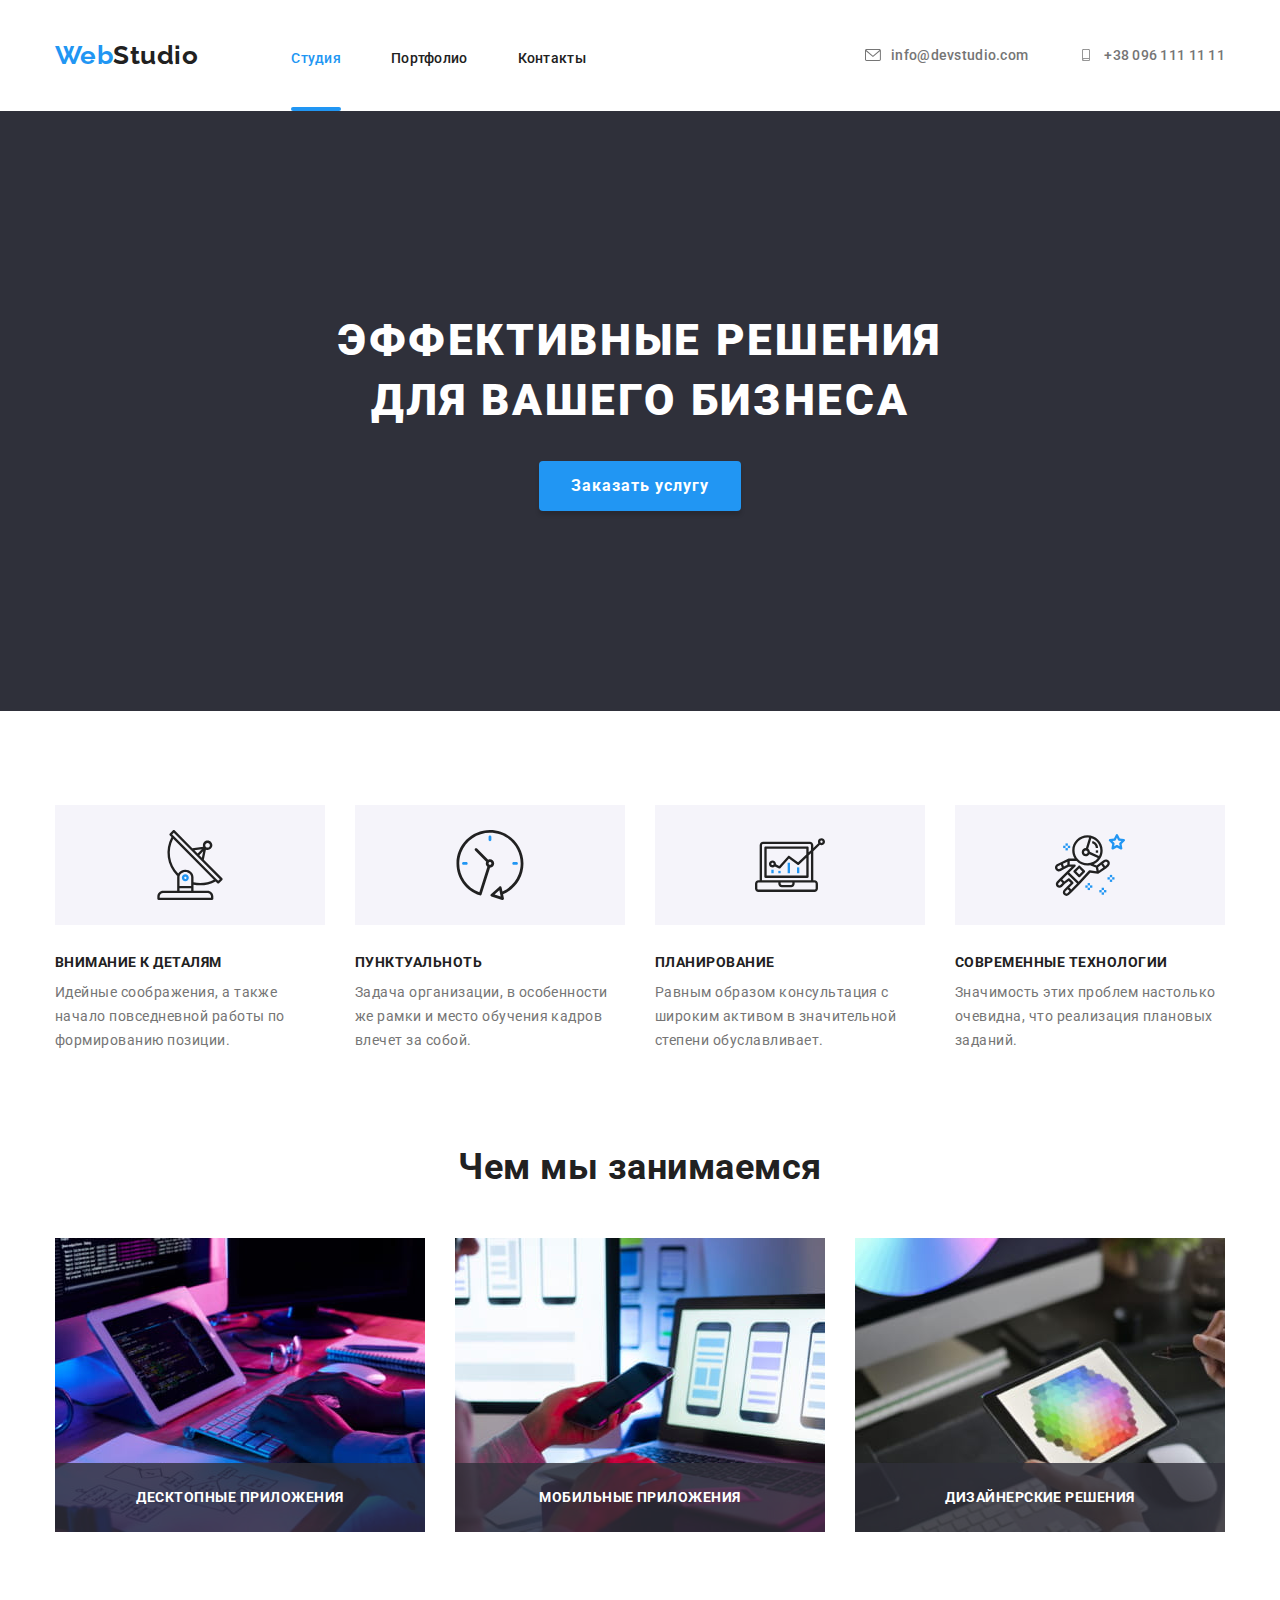
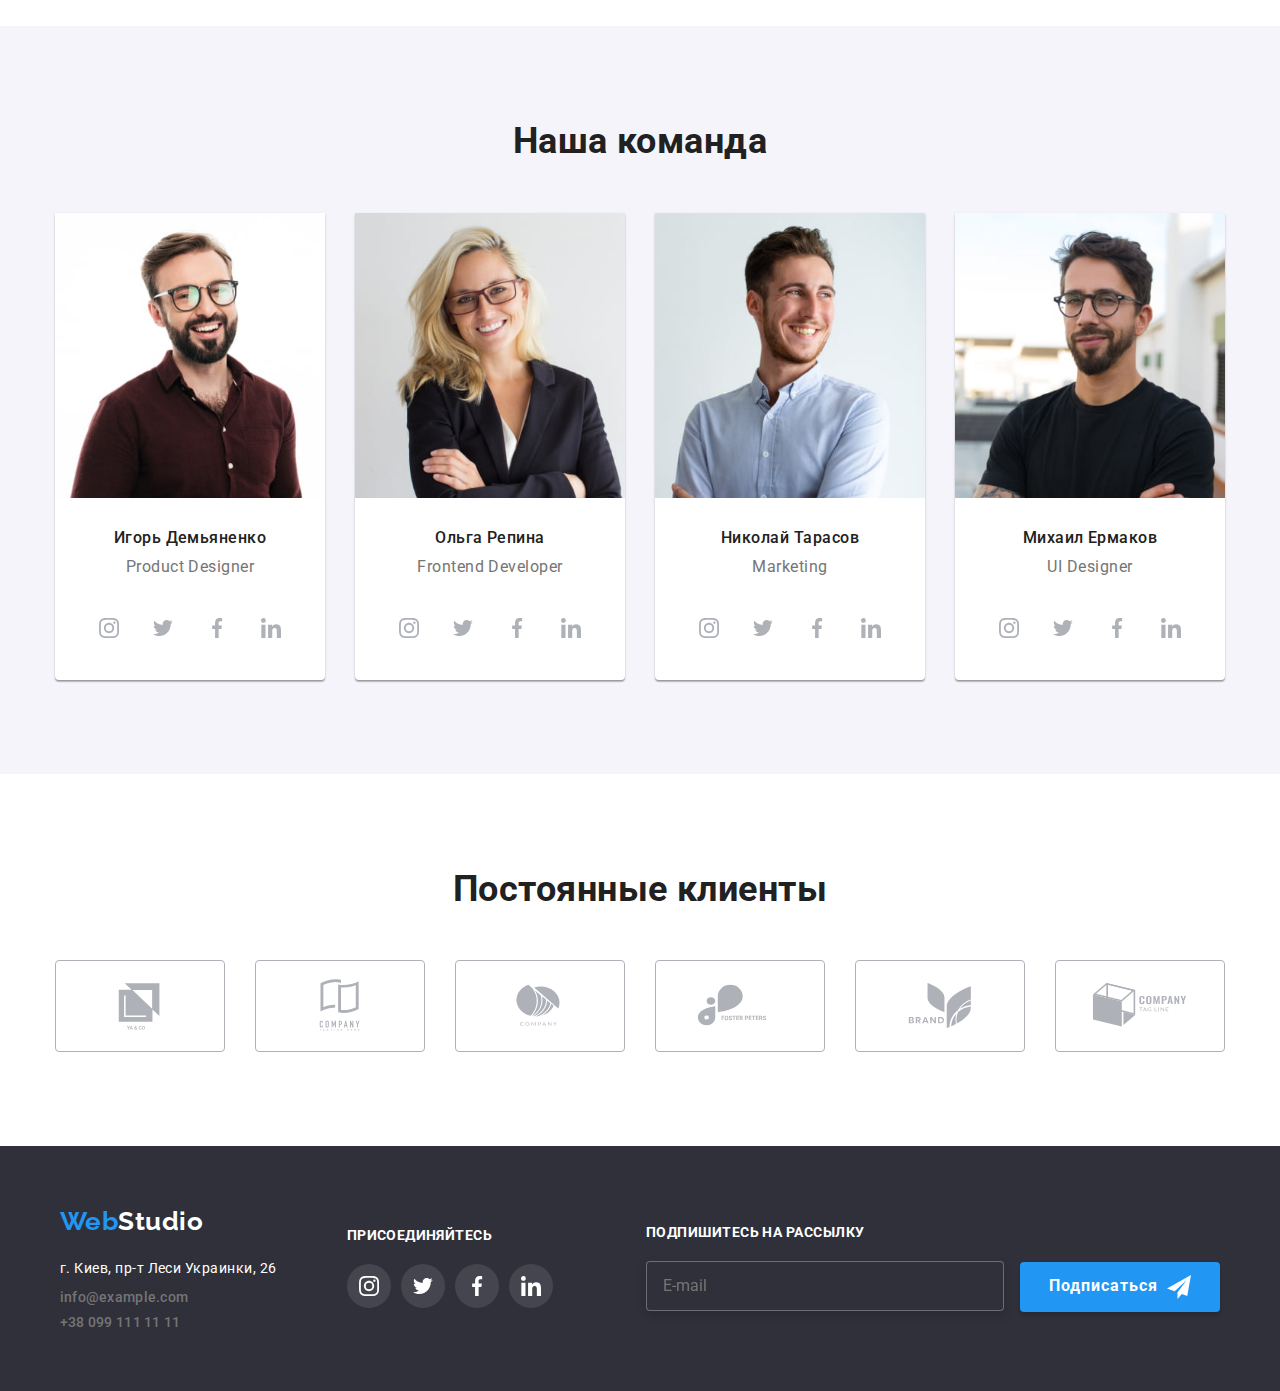
==== commit 2ad7fa6d: "Небольшие правки путей" ====
--- a/index.html
+++ b/index.html
@@ -15,7 +15,6 @@
     <header>
      <div class="container cont-header">
         <a href="./index.html" class="nav-logo link"><span class="logo">Web</span>Studio</a>
-
         <button class="menu-button" data-menu-button aria-label="Переключатель мобильного меню">
          <svg class="menu-button__icon" width="40" height="40">
           <use class="menu-button__icon-menu" href="./icon/symbol-defs.svg#icon-menu_40px"></use>
@@ -49,7 +48,6 @@
               <li class="menu-container__item"><a class="menu-container__link" href="http://" target="_blank" rel="noopener noreferrer">LinkedIn</a></li>
             </ul>
       </div>
-
      </div>
     </header>
     <main>
@@ -157,13 +155,11 @@
           <h2 class="people__title">Наша команда</h2>
         <ul class="people-list list">
           <li class="people-item">
-            <!-- <img src="./images/img_(3).jpg" alt="Product Designer Игорь Демьяненко" width="270" /> -->
-
             <picture>
-             <source srcset="/images/our-comand/mobile/img0-480.jpg 450w, /images/our-comand/mobile/img0-480@2x.jpg 900w" media="(max-width: 767px)" sizes="(max-width: 767px) 450px, 100vw">
-             <source srcset="/images/our-comand/tablet/img0-768.jpg 354w, /images/our-comand/tablet/img0-768@2x.jpg 708w" media="(min-width: 768px)" sizes="(min-width: 768px) 354px, 100vw">
-             <source srcset="/images/our-comand/img0-1200.jpg 810w, /images/our-comand/img0-1200@2.jpg 1620w" media="(min-width: 1200px)" sizes="(min-width: 1200px) 270px, 100vw">
-            <img src="/images/our-comand/mobile/img0-480.jpg" alt="Product Designer Игорь Демьяненко">
+             <source srcset="./images/our-comand/mobile/img0-480.jpg 450w, ./images/our-comand/mobile/img0-480@2x.jpg 900w" media="(max-width: 767px)" sizes="(max-width: 767px) 450px, 100vw">
+             <source srcset="./images/our-comand/tablet/img0-768.jpg 354w, ./images/our-comand/tablet/img0-768@2x.jpg 708w" media="(min-width: 768px)" sizes="(min-width: 768px) 354px, 100vw">
+             <source srcset="./images/our-comand/img0-1200.jpg 810w, ./images/our-comand/img0-1200@2.jpg 1620w" media="(min-width: 1200px)" sizes="(min-width: 1200px) 270px, 100vw">
+            <img src="./images/our-comand/mobile/img0-480.jpg" alt="Product Designer Игорь Демьяненко">
             </picture>
 
             <h3 class="people-subtitle">Игорь Демьяненко</h3>
@@ -201,13 +197,11 @@
           </li>
         </ul>
           <li class="people-item">
-            <!-- <img src="./images/img_(4).jpg" alt="Frontend Developer Ольга Репина" width="270" /> -->
-
             <picture>
-             <source srcset="/images/our-comand/mobile/img1-480.jpg 450w, /images/our-comand/mobile/img1-480@2x.jpg 900w" media="(max-width: 767px)" sizes="(max-width: 767px) 450px, 100vw">
-             <source srcset="/images/our-comand/tablet/img1-768.jpg 354w, /images/our-comand/tablet/img1-768@2x.jpg 708w" media="(min-width: 768px)" sizes="(min-width: 768px) 354px, 100vw">
-             <source srcset="/images/our-comand/img1-1200.jpg 810w, /images/our-comand/img1-1200@2.jpg 1620w" media="(min-width: 1200px)" sizes="(min-width: 1200px) 270px, 100vw">
-            <img src="/images/our-comand/mobile/img1-480.jpg" alt="Frontend Developer Ольга Репина">
+             <source srcset="./images/our-comand/mobile/img1-480.jpg 450w, ./images/our-comand/mobile/img1-480@2x.jpg 900w" media="(max-width: 767px)" sizes="(max-width: 767px) 450px, 100vw">
+             <source srcset="./images/our-comand/tablet/img1-768.jpg 354w, ./images/our-comand/tablet/img1-768@2x.jpg 708w" media="(min-width: 768px)" sizes="(min-width: 768px) 354px, 100vw">
+             <source srcset="./images/our-comand/img1-1200.jpg 810w, ./images/our-comand/img1-1200@2.jpg 1620w" media="(min-width: 1200px)" sizes="(min-width: 1200px) 270px, 100vw">
+            <img src="./images/our-comand/mobile/img1-480.jpg" alt="Frontend Developer Ольга Репина">
             </picture>
 
             <h3 class="people-subtitle">Ольга Репина</h3>
@@ -249,10 +243,10 @@
             <!-- <img src="./images/img_(5).jpg" alt="Marketing Николай Тарасов" width="270" /> -->
 
             <picture>
-             <source srcset="/images/our-comand/mobile/img2-480.jpg 450w, /images/our-comand/mobile/img2-480@2x.jpg 900w" media="(max-width: 767px)" sizes="(max-width: 767px) 450px, 100vw">
-             <source srcset="/images/our-comand/tablet/img2-768.jpg 354w, /images/our-comand/tablet/img2-768@2x.jpg 708w" media="(min-width: 768px)" sizes="(min-width: 768px) 354px, 100vw">
-             <source srcset="/images/our-comand/img2-1200.jpg 810w, /images/our-comand/img2-1200@2.jpg 1620w" media="(min-width: 1200px)" sizes="(min-width: 1200px) 270px, 100vw">
-            <img src="/images/our-comand/mobile/img2-480.jpg" alt="Marketing Николай Тарасов">
+             <source srcset="./images/our-comand/mobile/img2-480.jpg 450w, ./images/our-comand/mobile/img2-480@2x.jpg 900w" media="(max-width: 767px)" sizes="(max-width: 767px) 450px, 100vw">
+             <source srcset="./images/our-comand/tablet/img2-768.jpg 354w, ./images/our-comand/tablet/img2-768@2x.jpg 708w" media="(min-width: 768px)" sizes="(min-width: 768px) 354px, 100vw">
+             <source srcset="./images/our-comand/img2-1200.jpg 810w, ./images/our-comand/img2-1200@2.jpg 1620w" media="(min-width: 1200px)" sizes="(min-width: 1200px) 270px, 100vw">
+            <img src="./images/our-comand/mobile/img2-480.jpg" alt="Marketing Николай Тарасов">
             </picture>
 
             <h3 class="people-subtitle">Николай Тарасов</h3>
@@ -293,10 +287,10 @@
             <!-- <img src="./images/img_(6).jpg" alt="UI Designer Михаил Ермаков" width="270" /> -->
 
             <picture>
-             <source srcset="/images/our-comand/mobile/img3-480.jpg 450w, /images/our-comand/mobile/img3-480@2x.jpg 900w" media="(max-width: 767px)" sizes="(max-width: 767px) 450px, 100vw">
-             <source srcset="/images/our-comand/tablet/img3-768.jpg 354w, /images/our-comand/tablet/img3-768@2x.jpg 708w" media="(min-width: 768px)" sizes="(min-width: 768px) 354px, 100vw">
-             <source srcset="/images/our-comand/img3-1200.jpg 810w, /images/our-comand/img3-1200@2.jpg 1620w" media="(min-width: 1200px)" sizes="(min-width: 1200px) 270px, 100vw">
-            <img src="/images/our-comand/mobile/img3-480.jpg" alt="UI Designer Михаил Ермаков">
+             <source srcset="./images/our-comand/mobile/img3-480.jpg 450w, ./images/our-comand/mobile/img3-480@2x.jpg 900w" media="(max-width: 767px)" sizes="(max-width: 767px) 450px, 100vw">
+             <source srcset="./images/our-comand/tablet/img3-768.jpg 354w, ./images/our-comand/tablet/img3-768@2x.jpg 708w" media="(min-width: 768px)" sizes="(min-width: 768px) 354px, 100vw">
+             <source srcset="./images/our-comand/img3-1200.jpg 810w, ./images/our-comand/img3-1200@2.jpg 1620w" media="(min-width: 1200px)" sizes="(min-width: 1200px) 270px, 100vw">
+            <img src="./images/our-comand/mobile/img3-480.jpg" alt="UI Designer Михаил Ермаков">
             </picture>
 
             <h3 class="people-subtitle">Михаил Ермаков</h3>
--- a/css/main.min.css
+++ b/css/main.min.css
@@ -1 +1 @@
-:root{--primary-text-color: #757575;--primary-white-color: #ffffff;--title-text-color: #212121;--accent-color: #2196f3;--primary-bg-color: #f5f4fa;--primary-icon-color: #afb1b8;--dark-background-color: #2f303a;--grey-background-color: #f5f4fa;--accent-background-color: rgba(33, 150, 243, 0.9);--text-background-color: rgba(47, 48, 58, 0.8);--modal-background-color: rgba(0, 0, 0, 0.2);--primary-shadow: rgba(47, 48, 58, 0.4);--border-color: #eeeeee}h1,h2,h3,h4,h5,h6,p{margin:0}img{display:block;max-width:100%;height:auto}body{color:var(--primary-text-color);background-color:#fff;font-family:"Roboto",sans-serif;letter-spacing:.03em}.list{list-style:none;margin:0;padding:0}@media screen and (min-width: 768px){.list{display:-webkit-box;display:-ms-flexbox;display:flex;-ms-flex-wrap:wrap;flex-wrap:wrap;gap:30px;padding-top:60px;padding-bottom:60px}}@media screen and (min-width: 1200px){.list{padding-top:94px;padding-bottom:94px}}.link{text-decoration:none;color:var(--primary-text-color)}.visually-hidden{position:absolute;width:1px;height:1px;margin:-1px;border:0;padding:0;white-space:nowrap;-webkit-clip-path:inset(100%);clip-path:inset(100%);clip:rect(0 0 0 0);overflow:hidden}.container{margin:0 auto;padding-left:15px;padding-right:15px}@media screen and (min-width: 480px){.container{width:480px}}@media screen and (min-width: 768px){.container{width:768px}}@media screen and (min-width: 1200px){.container{width:1200px}}.cont-header{position:relative;display:-webkit-box;display:-ms-flexbox;display:flex;-webkit-box-align:center;-ms-flex-align:center;align-items:center}.cont-header-portfolio{position:relative;display:-webkit-box;display:-ms-flexbox;display:flex;-webkit-box-align:center;-ms-flex-align:center;align-items:center;border-bottom:1px solid #ececec}.menu-container{text-align:center;font-weight:500;font-size:40px;line-height:1.175;background-color:#fff;z-index:1}@media screen and (max-width: 767px){.menu-container{display:none;position:absolute;top:100%;left:0;width:100%;padding:48px 40px}.menu-container.is-open{display:block}}@media screen and (min-width: 768px){.menu-container{display:-webkit-box;display:-ms-flexbox;display:flex;-webkit-box-flex:1;-ms-flex-positive:1;flex-grow:1;-webkit-box-align:center;-ms-flex-align:center;align-items:center}}.menu-button{position:absolute;top:10px;right:15px;display:-webkit-box;display:-ms-flexbox;display:flex;-webkit-box-pack:center;-ms-flex-pack:center;justify-content:center;-webkit-box-align:center;-ms-flex-align:center;align-items:center;color:#000;background-color:rgba(0,0,0,0);border:rgba(0,0,0,0);cursor:pointer}.menu-button:hover{color:var(--accent-color)}.menu-button__icon{fill:currentColor}.menu-button__icon-slose{display:none}.is-open .menu-button__icon-slose{display:block}.is-open .menu-button__icon-menu{display:none}@media screen and (min-width: 768px){.menu-button{display:none}}nav{color:var(--title-text-color)}@media screen and (min-width: 768px){nav{display:-webkit-box;display:-ms-flexbox;display:flex;-webkit-box-align:center;-ms-flex-align:center;align-items:center}}.nav__list{list-style:none;margin:0;padding:0;text-align:start}@media screen and (min-width: 768px){.nav__list{display:-webkit-box;display:-ms-flexbox;display:flex;-webkit-box-align:center;-ms-flex-align:center;align-items:center}}.nav__link.current{color:var(--accent-color)}.nav-logo{font-family:"Raleway",sans-serif;text-decoration:none;font-weight:700;font-size:26px;line-height:1.2;color:var(--title-text-color);margin-right:93px;padding-top:16px;padding-bottom:16px}.nav-logo .logo{color:var(--accent-color)}.header-list{display:-webkit-box;display:-ms-flexbox;display:flex;-webkit-box-align:center;-ms-flex-align:center;align-items:center;margin-left:auto;margin-top:0;margin-bottom:0;list-style:none;padding:0}@media screen and (max-width: 767px){.header-list{-webkit-box-orient:vertical;-webkit-box-direction:reverse;-ms-flex-direction:column-reverse;flex-direction:column-reverse;-webkit-box-align:start;-ms-flex-align:start;align-items:flex-start;margin-top:100px}}@media screen and (min-width: 768px)and (max-width: 1199px){.header-list{display:-webkit-box;display:-ms-flexbox;display:flex;-webkit-box-orient:vertical;-webkit-box-direction:normal;-ms-flex-direction:column;flex-direction:column;-webkit-box-pack:center;-ms-flex-pack:center;justify-content:center;-webkit-box-align:start;-ms-flex-align:start;align-items:flex-start}.header-list .nav__item{padding:5px}.header-list .nav__item:not(:last-child){margin:0}}.nav__item{position:relative;padding-bottom:32px}@media screen and (min-width: 768px){.nav__item{padding-top:32px;padding-bottom:32px}.nav__item:not(:last-child){margin-right:50px}}.nav__link::after{content:" ";width:100%;height:4px;position:absolute;top:calc(100% - 4px);left:0;border-radius:2px;background-color:var(--accent-color)}@media screen and (max-width: 767px){.nav__link::after{display:none}}.is-hidden.nav__link::after{opacity:0;pointer-events:none}.nav__link{color:var(--title-text-color);font-weight:500;font-size:14px;line-height:1.14px;letter-spacing:.02em;list-style:none;vertical-align:middle}@media screen and (max-width: 767px){.nav__link{font-size:40px;line-height:47px}}.nav__link:hover,.nav__link:focus{color:var(--accent-color)}.nav__tel{color:var(--primary-text-color);font-family:"Roboto",sans-serif;font-weight:500;letter-spacing:.02em;font-style:normal;color:var(--primary-text-color)}@media screen and (max-width: 767px){.nav__tel .nav__icon{display:none}.nav__tel--mob-mail{font-size:24px;line-height:1.17}.nav__tel--mob-tel{font-size:34px;line-height:1.17;color:var(--accent-color)}}@media screen and (min-width: 768px){.nav__tel{display:-webkit-box;display:-ms-flexbox;display:flex;-webkit-box-align:center;-ms-flex-align:center;align-items:center;-webkit-box-pack:center;-ms-flex-pack:center;justify-content:center;font-size:14px;line-height:1.14}}@media screen and (min-width: 1200px){.nav__tel{-webkit-box-pack:start;-ms-flex-pack:start;justify-content:flex-start}}.nav__tel:hover,.nav__tel:focus{color:var(--accent-color)}.menu-container__list{display:-webkit-box;display:-ms-flexbox;display:flex;margin-top:64px}@media screen and (min-width: 768px){.menu-container__list{display:none}}.menu-container__link{font-weight:500;font-size:18px;line-height:1.22;color:var(--accent-color);text-decoration:none}.menu-container__item:not(:last-child)::after{content:" ";width:22px;height:1px;border:1px solid rgba(33,33,33,.2);margin-left:10px;margin-right:10px;-webkit-transform:rotate(90deg);transform:rotate(90deg);font-weight:500;font-size:18px;line-height:1.22}.hero{text-align:center}.hero{padding-top:118px;padding-bottom:118px;background-color:var(--dark-background-color);background-position:center;background-size:cover;background-repeat:no-repeat;margin-left:auto;margin-right:auto}@media screen and (max-width: 767px){.hero{max-width:480px;height:400px;background-image:-webkit-gradient(linear, left top, right top, from(var(--primary-shadow)), to(var(--primary-shadow))),url(/images/hero/hero-480.jpg);background-image:linear-gradient(to right, var(--primary-shadow), var(--primary-shadow)),url(/images/hero/hero-480.jpg)}}@media screen and (max-width: 767px)and (min-device-pixel-ratio: 2),screen and (max-width: 767px)and (-webkit-min-device-pixel-ratio: 2),screen and (max-width: 767px)and (min-resolution: 192dpi),screen and (max-width: 767px)and (min-resolution: 2dppx){.hero{background-image:-webkit-gradient(linear, left top, right top, from(var(--primary-shadow)), to(var(--primary-shadow))),url(/images/hero/hero-480@2x.jpg);background-image:linear-gradient(to right, var(--primary-shadow), var(--primary-shadow)),url(/images/hero/hero-480@2x.jpg)}}@media screen and (min-width: 768px)and (max-width: 1199px){.hero{max-width:768px;height:400px;background-image:-webkit-gradient(linear, left top, right top, from(var(--primary-shadow)), to(var(--primary-shadow))),url(/images/hero/hero-768.jpg);background-image:linear-gradient(to right, var(--primary-shadow), var(--primary-shadow)),url(/images/hero/hero-768.jpg)}}@media screen and (min-width: 768px)and (max-width: 1199px)and (min-device-pixel-ratio: 2),screen and (min-width: 768px)and (max-width: 1199px)and (-webkit-min-device-pixel-ratio: 2),screen and (min-width: 768px)and (max-width: 1199px)and (min-resolution: 192dpi),screen and (min-width: 768px)and (max-width: 1199px)and (min-resolution: 2dppx){.hero{background-image:-webkit-gradient(linear, left top, right top, from(var(--primary-shadow)), to(var(--primary-shadow))),url(/images/hero/hero-768@2x.jpg);background-image:linear-gradient(to right, var(--primary-shadow), var(--primary-shadow)),url(/images/hero/hero-768@2x.jpg)}}@media screen and (min-width: 1200px){.hero{padding-top:200px;padding-bottom:200px;max-width:1600px;height:600px;background-image:-webkit-gradient(linear, left top, right top, from(var(--primary-shadow)), to(var(--primary-shadow))),url(/images/hero/hero-1200.jpg);background-image:linear-gradient(to right, var(--primary-shadow), var(--primary-shadow)),url(/images/hero/hero-1200.jpg)}}@media screen and (min-width: 1200px)and (min-device-pixel-ratio: 2),screen and (min-width: 1200px)and (-webkit-min-device-pixel-ratio: 2),screen and (min-width: 1200px)and (min-resolution: 192dpi),screen and (min-width: 1200px)and (min-resolution: 2dppx){.hero{background-image:-webkit-gradient(linear, left top, right top, from(var(--primary-shadow)), to(var(--primary-shadow))),url(/images/hero/hero-1200@2x.jpg);background-image:linear-gradient(to right, var(--primary-shadow), var(--primary-shadow)),url(/images/hero/hero-1200@2x.jpg)}}.hero__title{color:var(--primary-white-color);font-weight:900;font-size:44px;line-height:1.36;letter-spacing:.06em;text-transform:uppercase;padding-bottom:30px;max-width:700px;margin-left:auto;margin-right:auto}@media screen and (max-width: 1200px){.hero__title{font-size:26px;line-height:1.62}}.hero-button{color:var(--primary-white-color);background-color:var(--accent-color);font-weight:700;font-size:16px;line-height:1.9;letter-spacing:.06em;font-family:inherit;-webkit-box-shadow:0px 4px 4px rgba(0,0,0,.15);box-shadow:0px 4px 4px rgba(0,0,0,.15);border-radius:4px;border:rgba(0,0,0,0);padding:10px 32px}.hero-button:hover,.hero-button:focus{color:var(--title-text-color);background-color:var(--primary-white-color);cursor:pointer}.backdrop.is-hidden{opacity:0;pointer-events:none;visibility:hidden;-webkit-transform:scale(0.9);transform:scale(0.9)}.backdrop{position:fixed;top:0;left:0;width:100%;height:100%;z-index:1;background-color:var(--modal-background-color);opacity:1;-webkit-transform:scale(1);transform:scale(1);-webkit-transition:opacity 250ms cubic-bezier(0.4, 0, 0.2, 1),-webkit-transform 250ms cubic-bezier(0.4, 0, 0.2, 1);transition:opacity 250ms cubic-bezier(0.4, 0, 0.2, 1),-webkit-transform 250ms cubic-bezier(0.4, 0, 0.2, 1);transition:transform 250ms cubic-bezier(0.4, 0, 0.2, 1),opacity 250ms cubic-bezier(0.4, 0, 0.2, 1);transition:transform 250ms cubic-bezier(0.4, 0, 0.2, 1),opacity 250ms cubic-bezier(0.4, 0, 0.2, 1),-webkit-transform 250ms cubic-bezier(0.4, 0, 0.2, 1)}@media screen and (max-height: 610px){.backdrop{overflow-y:scroll}}@media screen and (max-width: 480px){.backdrop{padding:90px 15px}}.backdrop.is-hidden .modal{-webkit-transform:translate(-50%, -50%) scale(0.9);transform:translate(-50%, -50%) scale(0.9);opacity:0}.modal{position:relative;background-color:var(--primary-white-color);-webkit-box-shadow:0px 1px 3px rgba(0,0,0,.12),0px 1px 1px rgba(0,0,0,.14),0px 2px 1px rgba(0,0,0,.2);box-shadow:0px 1px 3px rgba(0,0,0,.12),0px 1px 1px rgba(0,0,0,.14),0px 2px 1px rgba(0,0,0,.2);border-radius:4px;opacity:1;padding:40px}@media screen and (max-width: 480px){.modal{max-width:450px}}@media screen and (min-width: 481px){.modal{position:absolute;width:450px;top:50%;left:50%;-webkit-transform:translate(-50%, -50%) scale(1);transform:translate(-50%, -50%) scale(1);-webkit-transition:opacity 250ms cubic-bezier(0.4, 0, 0.2, 1),-webkit-transform 250ms cubic-bezier(0.4, 0, 0.2, 1);transition:opacity 250ms cubic-bezier(0.4, 0, 0.2, 1),-webkit-transform 250ms cubic-bezier(0.4, 0, 0.2, 1);transition:transform 250ms cubic-bezier(0.4, 0, 0.2, 1),opacity 250ms cubic-bezier(0.4, 0, 0.2, 1);transition:transform 250ms cubic-bezier(0.4, 0, 0.2, 1),opacity 250ms cubic-bezier(0.4, 0, 0.2, 1),-webkit-transform 250ms cubic-bezier(0.4, 0, 0.2, 1)}}@media screen and (min-width: 1200px){.modal{width:528px}}.modal-button-close{position:absolute;display:-webkit-box;display:-ms-flexbox;display:flex;-webkit-box-pack:center;-ms-flex-pack:center;justify-content:center;-webkit-box-align:center;-ms-flex-align:center;align-items:center;top:8px;right:8px;width:30px;height:30px;background-color:var(--primary-white-color);border:1px solid rgba(0,0,0,.1);border-radius:50%;cursor:pointer}.modal-icon-close{width:18px;height:18px;fill:currentColor}.modal-icon-close:hover,.modal-icon-close:focus{color:var(--accent-color)}.modal__text{font-weight:700;font-size:20px;line-height:1.15;margin-bottom:12px;color:var(--title-text-color)}.modal-form__field{position:relative;display:block;color:var(--title-text-color)}.modal-form__label{display:block;font-size:12px;line-height:1.17;letter-spacing:.01em;text-align:start;color:var(--primary-text-color);margin-bottom:4px}.modal-form__input{height:40px;width:100%;border:1px solid rgba(33,33,33,.2);border-radius:4px;outline:none;margin-bottom:10px;padding-left:42px}.modal-form__input:focus-within{border-color:var(--accent-color)}.modal-form__icon{position:absolute;left:12px;top:29px;width:18px;height:18px;fill:currentColor}.modal-form__input:focus-within+.modal-form__icon{color:var(--accent-color)}.modal-form__textarea{resize:none;width:100%;height:120px;padding:12px 16px;border:1px solid rgba(33,33,33,.2);border-radius:4px;outline:none}.modal-form__textarea:focus-within{border-color:var(--accent-color)}.modal-form__field-check{display:-webkit-box;display:-ms-flexbox;display:flex;-webkit-box-align:center;-ms-flex-align:center;align-items:center;margin-top:20px}.modal-form__check{position:absolute;width:1px;height:1px;margin:-1px;border:0;padding:0;white-space:nowrap;-webkit-clip-path:inset(100%);clip-path:inset(100%);clip:rect(0 0 0 0);overflow:hidden}.modal-form__check-icon{display:inline-block;width:15px;height:15px;border:2px solid var(--title-text-color);border-radius:2px;margin-right:8px}.modal-form__check:checked+.modal-form__check-icon{background-image:url(../icon/icon-check.svg);background-size:contain;border-color:rgba(0,0,0,0);background-origin:border-box}.modal-form__label-check{font-size:12px;line-height:1.17;letter-spacing:.03em;color:var(--primary-text-color)}@media screen and (min-width: 1200px){.modal-form__label-check{font-size:14px;line-height:1.7}}.modal-form__label-check a{color:var(--accent-color)}.modal-button-submit{font-weight:700;font-size:16px;line-height:1.9;text-align:center;letter-spacing:.06em;color:var(--primary-white-color);padding:10px 55px;margin-top:30px;background:var(--accent-color);-webkit-box-shadow:0px 4px 4px rgba(0,0,0,.15);box-shadow:0px 4px 4px rgba(0,0,0,.15);border-radius:4px;border:none;cursor:pointer}.modal-button-submit:hover,.modal-button-submit:focus{background:#188ce8}@media screen and (min-width: 768px){.plus__item{-ms-flex-preferred-size:calc((100% - 30px)/2);flex-basis:calc((100% - 30px)/2)}}@media screen and (min-width: 1200px){.plus__item{-ms-flex-preferred-size:calc((100% - 90px)/4);flex-basis:calc((100% - 90px)/4)}}.plus__item::before{content:" ";display:block;margin-bottom:30px;height:120px;background-color:var(--primary-bg-color);background-repeat:no-repeat;background-position:center;background-size:70px}.plus__item:nth-child(1)::before{background-image:url(../icon/antenna.svg)}.plus__item:nth-child(2)::before{background-image:url(../icon/clock.svg)}.plus__item:nth-child(3)::before{background-image:url(../icon/diagram.svg)}.plus__item:nth-child(4)::before{background-image:url(../icon//astronaut.svg)}.plus__subtitle{color:var(--title-text-color);font-weight:700;font-size:14px;line-height:1.14;text-transform:uppercase;padding-bottom:10px}@media screen and (max-width: 767px){.plus__subtitle{text-align:center}}.plus__text{font-size:14px;line-height:1.7}.work{display:none}@media screen and (min-width: 1200px){.work{display:block}}.work__title{color:var(--title-text-color);font-weight:700;font-size:36px;line-height:1.17;text-align:center}@media screen and (max-width: 1200px){.work__title{font-size:28px}}.work__list{padding-top:50px}.work__item{position:relative}.work__desc{position:absolute;bottom:0;left:0;width:100%;padding-top:27px;padding-bottom:27px;font-family:"Roboto",sans-serif;font-weight:700;font-size:14px;line-height:1.14;text-align:center;text-transform:uppercase;color:var(--primary-white-color);background-color:var(--text-background-color)}.people{background-color:var(--grey-background-color);text-align:center}.people-item{background-color:var(--primary-white-color);-webkit-box-shadow:0px 1px 3px rgba(0,0,0,.12),0px 1px 1px rgba(0,0,0,.14),0px 2px 1px rgba(0,0,0,.2);box-shadow:0px 1px 3px rgba(0,0,0,.12),0px 1px 1px rgba(0,0,0,.14),0px 2px 1px rgba(0,0,0,.2);border-radius:0px 0px 4px 4px}@media screen and (min-width: 768px){.people-item{-ms-flex-preferred-size:calc((100% - 30px)/2);flex-basis:calc((100% - 30px)/2)}}@media screen and (min-width: 1200px){.people-item{-ms-flex-preferred-size:calc((100% - 90px)/4);flex-basis:calc((100% - 90px)/4)}}.people__title{color:var(--title-text-color);font-weight:700;font-size:36px;line-height:1.17;text-align:center;padding-top:94px}@media screen and (max-width: 1119px){.people__title{font-size:28px}}.people-list{padding-top:0;margin-top:50px}.people-list-icon{display:-webkit-box;display:-ms-flexbox;display:flex;list-style:none;padding:0;-webkit-box-pack:center;-ms-flex-pack:center;justify-content:center}@media screen and (max-width: 767px){.people-list-icon{margin-bottom:30px}}@media screen and (max-width: 1119px){.people-list-icon{padding-bottom:24px}}@media screen and (min-width: 1200px){.people-list-icon{padding-bottom:30px}}.people-item-icon{display:-webkit-box;display:-ms-flexbox;display:flex;-webkit-box-pack:center;-ms-flex-pack:center;justify-content:center;-webkit-box-align:center;-ms-flex-align:center;align-items:center;color:var(--primary-icon-color);width:44px;height:44px;border-radius:50%}.people-item-icon:not(:last-child){margin-right:10px}.people-item-icon:hover,.people-item-icon:focus{background-color:var(--accent-color);color:var(--primary-white-color);cursor:pointer}.people-icon{width:20px;height:20px;fill:currentColor}.people-icon:hover,.people-icon:focus{color:var(--primary-white-color)}.people-subtitle{color:var(--title-text-color);font-weight:500;font-size:16px;line-height:1.19;margin-top:30px}.people-text{font-weight:400;font-size:16px;line-height:1.19;margin-top:10px;margin-bottom:30px}@media screen and (max-width: 1119px){.people-text{margin-bottom:16px}}.client__title{color:var(--title-text-color);font-weight:700;font-size:36px;line-height:1.17;text-align:center;padding-top:94px;margin-bottom:50px}@media screen and (max-width: 1200px){.client__title{font-size:28px}}.client__list{display:-webkit-box;display:-ms-flexbox;display:flex;-webkit-box-pack:center;-ms-flex-pack:center;justify-content:center;-webkit-box-align:center;-ms-flex-align:center;align-items:center;-ms-flex-wrap:wrap;flex-wrap:wrap;gap:30px;padding:0 0 94px 0;margin:0;list-style:none}.client__item{display:-webkit-box;display:-ms-flexbox;display:flex;-webkit-box-pack:center;-ms-flex-pack:center;justify-content:center;-webkit-box-align:center;-ms-flex-align:center;align-items:center;width:170px;height:92px;color:var(--primary-icon-color);border:1px solid var(--primary-icon-color);border-radius:4px;cursor:pointer}.client__item:hover,.client__item:focus{color:var(--accent-color);border-color:var(--accent-color)}.client__icon{width:106px;height:60px;fill:currentColor}.footer{text-align:center;background-color:var(--dark-background-color)}@media screen and (min-width: 768px){.footer{display:-webkit-box;display:-ms-flexbox;display:flex;-webkit-box-align:baseline;-ms-flex-align:baseline;align-items:baseline;-ms-flex-wrap:wrap;flex-wrap:wrap;-webkit-box-pack:center;-ms-flex-pack:center;justify-content:center;-webkit-box-align:center;-ms-flex-align:center;align-items:center}}@media screen and (min-width: 1200px){.footer{text-align:start}}@media screen and (min-width: 768px){.wrapper1{margin-right:165px}}@media screen and (min-width: 1200px){.wrapper1{margin-right:70px}}@media screen and (min-width: 1200px){.wrapper2{margin-right:93px}}.footer__descr{font-family:"Roboto",sans-serif;font-weight:700;font-size:14px;line-height:1.14;letter-spacing:.03em;text-transform:uppercase;color:var(--primary-white-color)}.footer-list-icon{display:-webkit-box;display:-ms-flexbox;display:flex;-webkit-box-pack:center;-ms-flex-pack:center;justify-content:center;-webkit-box-align:center;-ms-flex-align:center;align-items:center;gap:10px;list-style:none;padding:0;margin:20px 0 0 0}.footer-item-icon{width:44px;height:44px;background-color:rgba(255,255,255,.1);border-radius:50%;color:var(--primary-white-color);display:-webkit-box;display:-ms-flexbox;display:flex;-webkit-box-pack:center;-ms-flex-pack:center;justify-content:center;-webkit-box-align:center;-ms-flex-align:center;align-items:center;cursor:pointer}.footer-item-icon:hover,.footer-item-icon:focus{background-color:var(--accent-color)}.footer-icon{fill:currentColor;width:20px;height:20px}.footer-logo{color:var(--primary-white-color);font-family:"Raleway",sans-serif;font-weight:700;font-size:26px;line-height:1.19;text-decoration:none;padding-top:60px;display:inline-block}.footer-logo .logo{color:var(--accent-color)}.adr{margin-top:20px;padding-bottom:60px}.adr__item{text-align:inherit}.adr__item:not(:last-child){margin-bottom:9px}.adr__map{color:var(--primary-white-color);font-size:14px;line-height:1.7;font-style:normal}.adr__map:hover,.adr__map:focus{color:var(--accent-color)}.link-icon{cursor:pointer;text-decoration:none;color:currentColor;width:20px;height:20px}@media screen and (max-width: 1199px){.form-footer{display:-webkit-box;display:-ms-flexbox;display:flex;gap:20px;-webkit-box-orient:vertical;-webkit-box-direction:normal;-ms-flex-direction:column;flex-direction:column;-webkit-box-align:center;-ms-flex-align:center;align-items:center;-webkit-box-pack:center;-ms-flex-pack:center;justify-content:center;margin-top:60px;padding-bottom:60px}}.footer-label{width:100%}.footer-label-name{display:block;margin-bottom:20px;font-family:"Roboto",sans-serif;font-weight:700;font-size:14px;line-height:1.14;text-transform:uppercase;color:var(--primary-white-color)}.footer-input{height:50px;border:1px solid rgba(255,255,255,.3);-webkit-filter:drop-shadow(0px 4px 4px rgba(0, 0, 0, 0.15));filter:drop-shadow(0px 4px 4px rgba(0, 0, 0, 0.15));border-radius:4px;background-color:var(--dark-background-color)}@media screen and (max-width: 479px){.footer-input{width:100%}}@media screen and (min-width: 480px){.footer-input{width:358px;margin-right:12px}}.footer-input:-moz-placeholder-shown{font-size:16px;line-height:1.25;padding-left:16px;color:rgba(255,255,255,.6);outline-color:var(--primary-white-color)}.footer-input:-ms-input-placeholder{font-size:16px;line-height:1.25;padding-left:16px;color:rgba(255,255,255,.6);outline-color:var(--primary-white-color)}.footer-input:placeholder-shown{font-size:16px;line-height:1.25;padding-left:16px;color:rgba(255,255,255,.6);outline-color:var(--primary-white-color)}.footer-input:not(:-moz-placeholder-shown){background-color:var(--primary-white-color);outline:none}.footer-input:not(:-ms-input-placeholder){background-color:var(--primary-white-color);outline:none}.footer-input:not(:placeholder-shown){background-color:var(--primary-white-color);outline:none}.footer-button{width:200px;height:50px;background-color:var(--accent-color);-webkit-box-shadow:0px 4px 4px rgba(0,0,0,.15);box-shadow:0px 4px 4px rgba(0,0,0,.15);border-radius:4px;color:var(--primary-white-color);border-color:rgba(0,0,0,0);font-family:inherit;font-weight:700;font-size:16px;line-height:1.9;letter-spacing:.06em}.footer-button:hover,.footer-button:focus{cursor:pointer}.footer-button::after{content:" ";width:24px;height:24px;background-image:url(../icon/icon-send.svg);display:inline-block;margin-left:10px;vertical-align:middle}.cont-list{list-style:none;margin:0;padding:0;display:-webkit-box;display:-ms-flexbox;display:flex;gap:8px;-webkit-box-pack:center;-ms-flex-pack:center;justify-content:center;padding-top:94px;padding-bottom:50px}@media screen and (max-width: 767px){.cont-list{-ms-flex-wrap:wrap;flex-wrap:wrap;-webkit-box-pack:start;-ms-flex-pack:start;justify-content:flex-start}}.nav__icon{width:16px;height:12px;margin-right:10px;background-size:contain;background-repeat:no-repeat;-webkit-box-align:center;-ms-flex-align:center;align-items:center;fill:currentColor}.nav__icon:hover,.nav__icon:focus{color:var(--accent-color)}.port-nav__link{color:var(--title-text-color);background-color:var(--primary-bg-color);cursor:pointer;font-weight:500;font-size:16px;line-height:1.6;text-align:center;font-family:inherit;border-radius:4px;border:rgba(0,0,0,0);padding:6px 22px}.port-nav__link:hover,.port-nav__link:focus{color:var(--primary-white-color);background-color:var(--accent-color);-webkit-box-shadow:0px 3px 1px rgba(0,0,0,.1),0px 1px 2px rgba(0,0,0,.08),0px 2px 2px rgba(0,0,0,.12);box-shadow:0px 3px 1px rgba(0,0,0,.1),0px 1px 2px rgba(0,0,0,.08),0px 2px 2px rgba(0,0,0,.12);cursor:pointer}.port-page__list{list-style:none;margin:0;padding:0;padding-bottom:94px}@media screen and (min-width: 768px){.port-page__list{display:-webkit-box;display:-ms-flexbox;display:flex;-ms-flex-wrap:wrap;flex-wrap:wrap;gap:30px;-webkit-box-pack:center;-ms-flex-pack:center;justify-content:center}}.port-page__item{border:1px solid var(--border-color)}@media screen and (max-width: 767px){.port-page__item:not(:last-child){margin-bottom:30px}}@media screen and (min-width: 768px){.port-page__item{-ms-flex-preferred-size:calc((100% - 60px)/2);flex-basis:calc((100% - 60px)/2)}}@media screen and (min-width: 1200px){.port-page__item{-ms-flex-preferred-size:calc((100% - 90px)/3);flex-basis:calc((100% - 90px)/3)}}.port-page__item:hover{-webkit-box-shadow:0px 1px 1px rgba(0,0,0,.12),0px 4px 4px rgba(0,0,0,.06),1px 4px 6px rgba(0,0,0,.16);box-shadow:0px 1px 1px rgba(0,0,0,.12),0px 4px 4px rgba(0,0,0,.06),1px 4px 6px rgba(0,0,0,.16)}.port-page__block{padding:20px 24px}.port-page__subtitle{color:var(--title-text-color);font-weight:700;font-size:18px;line-height:2;letter-spacing:.06em;margin-bottom:4px}.port-page__text{font-size:16px;line-height:1.9}.adr__list{list-style:none;margin:0;padding:0}.wrapper-img{position:relative;overflow:hidden}.hidden-text{position:absolute;top:0;left:0;width:100%;height:100%;-webkit-box-sizing:border-box;box-sizing:border-box;padding:64px 24px;-webkit-transition:-webkit-transform 250ms cubic-bezier(0.4, 0, 0.2, 1);transition:-webkit-transform 250ms cubic-bezier(0.4, 0, 0.2, 1);transition:transform 250ms cubic-bezier(0.4, 0, 0.2, 1);transition:transform 250ms cubic-bezier(0.4, 0, 0.2, 1), -webkit-transform 250ms cubic-bezier(0.4, 0, 0.2, 1);background-color:var(--accent-background-color);color:var(--primary-white-color);font-family:"Roboto",sans-serif;font-size:18px;line-height:1.56}.hidden-text.is-hidden{-webkit-transform:translateY(300px);transform:translateY(300px)}.port-page__item:hover .hidden-text.is-hidden{-webkit-transform:translateY(0px);transform:translateY(0px)}/*# sourceMappingURL=main.min.css.map */+:root{--primary-text-color: #757575;--primary-white-color: #ffffff;--title-text-color: #212121;--accent-color: #2196f3;--primary-bg-color: #f5f4fa;--primary-icon-color: #afb1b8;--dark-background-color: #2f303a;--grey-background-color: #f5f4fa;--accent-background-color: rgba(33, 150, 243, 0.9);--text-background-color: rgba(47, 48, 58, 0.8);--modal-background-color: rgba(0, 0, 0, 0.2);--primary-shadow: rgba(47, 48, 58, 0.4);--border-color: #eeeeee}h1,h2,h3,h4,h5,h6,p{margin:0}img{display:block;max-width:100%;height:auto}body{color:var(--primary-text-color);background-color:#fff;font-family:"Roboto",sans-serif;letter-spacing:.03em}.list{list-style:none;margin:0;padding:0}@media screen and (min-width: 768px){.list{display:-webkit-box;display:-ms-flexbox;display:flex;-ms-flex-wrap:wrap;flex-wrap:wrap;gap:30px;padding-top:60px;padding-bottom:60px}}@media screen and (min-width: 1200px){.list{padding-top:94px;padding-bottom:94px}}.link{text-decoration:none;color:var(--primary-text-color)}.visually-hidden{position:absolute;width:1px;height:1px;margin:-1px;border:0;padding:0;white-space:nowrap;-webkit-clip-path:inset(100%);clip-path:inset(100%);clip:rect(0 0 0 0);overflow:hidden}.container{margin:0 auto;padding-left:15px;padding-right:15px}@media screen and (min-width: 480px){.container{width:480px}}@media screen and (min-width: 768px){.container{width:768px}}@media screen and (min-width: 1200px){.container{width:1200px}}.cont-header{position:relative;display:-webkit-box;display:-ms-flexbox;display:flex;-webkit-box-align:center;-ms-flex-align:center;align-items:center}.cont-header-portfolio{position:relative;display:-webkit-box;display:-ms-flexbox;display:flex;-webkit-box-align:center;-ms-flex-align:center;align-items:center;border-bottom:1px solid #ececec}.menu-container{text-align:center;font-weight:500;font-size:40px;line-height:1.175;background-color:#fff;z-index:1}@media screen and (max-width: 767px){.menu-container{display:none;position:absolute;top:100%;left:0;width:100%;padding:48px 40px}.menu-container.is-open{display:block}}@media screen and (min-width: 768px){.menu-container{display:-webkit-box;display:-ms-flexbox;display:flex;-webkit-box-flex:1;-ms-flex-positive:1;flex-grow:1;-webkit-box-align:center;-ms-flex-align:center;align-items:center}}.menu-button{position:absolute;top:10px;right:15px;display:-webkit-box;display:-ms-flexbox;display:flex;-webkit-box-pack:center;-ms-flex-pack:center;justify-content:center;-webkit-box-align:center;-ms-flex-align:center;align-items:center;color:#000;background-color:rgba(0,0,0,0);border:rgba(0,0,0,0);cursor:pointer}.menu-button:hover{color:var(--accent-color)}.menu-button__icon{fill:currentColor}.menu-button__icon-slose{display:none}.is-open .menu-button__icon-slose{display:block}.is-open .menu-button__icon-menu{display:none}@media screen and (min-width: 768px){.menu-button{display:none}}nav{color:var(--title-text-color)}@media screen and (min-width: 768px){nav{display:-webkit-box;display:-ms-flexbox;display:flex;-webkit-box-align:center;-ms-flex-align:center;align-items:center}}.nav__list{list-style:none;margin:0;padding:0;text-align:start}@media screen and (min-width: 768px){.nav__list{display:-webkit-box;display:-ms-flexbox;display:flex;-webkit-box-align:center;-ms-flex-align:center;align-items:center}}.nav__link.current{color:var(--accent-color)}.nav-logo{font-family:"Raleway",sans-serif;text-decoration:none;font-weight:700;font-size:26px;line-height:1.2;color:var(--title-text-color);margin-right:93px;padding-top:16px;padding-bottom:16px}.nav-logo .logo{color:var(--accent-color)}.header-list{display:-webkit-box;display:-ms-flexbox;display:flex;-webkit-box-align:center;-ms-flex-align:center;align-items:center;margin-left:auto;margin-top:0;margin-bottom:0;list-style:none;padding:0}@media screen and (max-width: 767px){.header-list{-webkit-box-orient:vertical;-webkit-box-direction:reverse;-ms-flex-direction:column-reverse;flex-direction:column-reverse;-webkit-box-align:start;-ms-flex-align:start;align-items:flex-start;margin-top:100px}}@media screen and (min-width: 768px)and (max-width: 1199px){.header-list{display:-webkit-box;display:-ms-flexbox;display:flex;-webkit-box-orient:vertical;-webkit-box-direction:normal;-ms-flex-direction:column;flex-direction:column;-webkit-box-pack:center;-ms-flex-pack:center;justify-content:center;-webkit-box-align:start;-ms-flex-align:start;align-items:flex-start}.header-list .nav__item{padding:5px}.header-list .nav__item:not(:last-child){margin:0}}.nav__item{position:relative;padding-bottom:32px}@media screen and (min-width: 768px){.nav__item{padding-top:32px;padding-bottom:32px}.nav__item:not(:last-child){margin-right:50px}}.nav__link::after{content:" ";width:100%;height:4px;position:absolute;top:calc(100% - 4px);left:0;border-radius:2px;background-color:var(--accent-color)}@media screen and (max-width: 767px){.nav__link::after{display:none}}.is-hidden.nav__link::after{opacity:0;pointer-events:none}.nav__link{color:var(--title-text-color);font-weight:500;font-size:14px;line-height:1.14px;letter-spacing:.02em;list-style:none;vertical-align:middle}@media screen and (max-width: 767px){.nav__link{font-size:40px;line-height:47px}}.nav__link:hover,.nav__link:focus{color:var(--accent-color)}.nav__tel{color:var(--primary-text-color);font-family:"Roboto",sans-serif;font-weight:500;letter-spacing:.02em;font-style:normal;color:var(--primary-text-color)}@media screen and (max-width: 767px){.nav__tel .nav__icon{display:none}.nav__tel--mob-mail{font-size:24px;line-height:1.17}.nav__tel--mob-tel{font-size:34px;line-height:1.17;color:var(--accent-color)}}@media screen and (min-width: 768px){.nav__tel{display:-webkit-box;display:-ms-flexbox;display:flex;-webkit-box-align:center;-ms-flex-align:center;align-items:center;-webkit-box-pack:center;-ms-flex-pack:center;justify-content:center;font-size:14px;line-height:1.14}}@media screen and (min-width: 1200px){.nav__tel{-webkit-box-pack:start;-ms-flex-pack:start;justify-content:flex-start}}.nav__tel:hover,.nav__tel:focus{color:var(--accent-color)}.menu-container__list{display:-webkit-box;display:-ms-flexbox;display:flex;margin-top:64px}@media screen and (min-width: 768px){.menu-container__list{display:none}}.menu-container__link{font-weight:500;font-size:18px;line-height:1.22;color:var(--accent-color);text-decoration:none}.menu-container__item:not(:last-child)::after{content:" ";width:22px;height:1px;border:1px solid rgba(33,33,33,.2);margin-left:10px;margin-right:10px;-webkit-transform:rotate(90deg);transform:rotate(90deg);font-weight:500;font-size:18px;line-height:1.22}.hero{text-align:center}.hero{padding-top:118px;padding-bottom:118px;background-color:var(--dark-background-color);background-position:center;background-size:cover;background-repeat:no-repeat;margin-left:auto;margin-right:auto}@media screen and (max-width: 767px){.hero{max-width:480px;height:400px;background-image:-webkit-gradient(linear, left top, right top, from(var(--primary-shadow)), to(var(--primary-shadow))),url(./images/hero/hero-480.jpg);background-image:linear-gradient(to right, var(--primary-shadow), var(--primary-shadow)),url(./images/hero/hero-480.jpg)}}@media screen and (max-width: 767px)and (min-device-pixel-ratio: 2),screen and (max-width: 767px)and (-webkit-min-device-pixel-ratio: 2),screen and (max-width: 767px)and (min-resolution: 192dpi),screen and (max-width: 767px)and (min-resolution: 2dppx){.hero{background-image:-webkit-gradient(linear, left top, right top, from(var(--primary-shadow)), to(var(--primary-shadow))),url(./images/hero/hero-480@2x.jpg);background-image:linear-gradient(to right, var(--primary-shadow), var(--primary-shadow)),url(./images/hero/hero-480@2x.jpg)}}@media screen and (min-width: 768px)and (max-width: 1199px){.hero{max-width:768px;height:400px;background-image:-webkit-gradient(linear, left top, right top, from(var(--primary-shadow)), to(var(--primary-shadow))),url(./images/hero/hero-768.jpg);background-image:linear-gradient(to right, var(--primary-shadow), var(--primary-shadow)),url(./images/hero/hero-768.jpg)}}@media screen and (min-width: 768px)and (max-width: 1199px)and (min-device-pixel-ratio: 2),screen and (min-width: 768px)and (max-width: 1199px)and (-webkit-min-device-pixel-ratio: 2),screen and (min-width: 768px)and (max-width: 1199px)and (min-resolution: 192dpi),screen and (min-width: 768px)and (max-width: 1199px)and (min-resolution: 2dppx){.hero{background-image:-webkit-gradient(linear, left top, right top, from(var(--primary-shadow)), to(var(--primary-shadow))),url(./images/hero/hero-768@2x.jpg);background-image:linear-gradient(to right, var(--primary-shadow), var(--primary-shadow)),url(./images/hero/hero-768@2x.jpg)}}@media screen and (min-width: 1200px){.hero{padding-top:200px;padding-bottom:200px;max-width:1600px;height:600px;background-image:-webkit-gradient(linear, left top, right top, from(var(--primary-shadow)), to(var(--primary-shadow))),url(./images/hero/hero-1200.jpg);background-image:linear-gradient(to right, var(--primary-shadow), var(--primary-shadow)),url(./images/hero/hero-1200.jpg)}}@media screen and (min-width: 1200px)and (min-device-pixel-ratio: 2),screen and (min-width: 1200px)and (-webkit-min-device-pixel-ratio: 2),screen and (min-width: 1200px)and (min-resolution: 192dpi),screen and (min-width: 1200px)and (min-resolution: 2dppx){.hero{background-image:-webkit-gradient(linear, left top, right top, from(var(--primary-shadow)), to(var(--primary-shadow))),url(./images/hero/hero-1200@2x.jpg);background-image:linear-gradient(to right, var(--primary-shadow), var(--primary-shadow)),url(./images/hero/hero-1200@2x.jpg)}}.hero__title{color:var(--primary-white-color);font-weight:900;font-size:44px;line-height:1.36;letter-spacing:.06em;text-transform:uppercase;padding-bottom:30px;max-width:700px;margin-left:auto;margin-right:auto}@media screen and (max-width: 1200px){.hero__title{font-size:26px;line-height:1.62}}.hero-button{color:var(--primary-white-color);background-color:var(--accent-color);font-weight:700;font-size:16px;line-height:1.9;letter-spacing:.06em;font-family:inherit;-webkit-box-shadow:0px 4px 4px rgba(0,0,0,.15);box-shadow:0px 4px 4px rgba(0,0,0,.15);border-radius:4px;border:rgba(0,0,0,0);padding:10px 32px}.hero-button:hover,.hero-button:focus{color:var(--title-text-color);background-color:var(--primary-white-color);cursor:pointer}.backdrop.is-hidden{opacity:0;pointer-events:none;visibility:hidden;-webkit-transform:scale(0.9);transform:scale(0.9)}.backdrop{position:fixed;top:0;left:0;width:100%;height:100%;z-index:1;background-color:var(--modal-background-color);opacity:1;-webkit-transform:scale(1);transform:scale(1);-webkit-transition:opacity 250ms cubic-bezier(0.4, 0, 0.2, 1),-webkit-transform 250ms cubic-bezier(0.4, 0, 0.2, 1);transition:opacity 250ms cubic-bezier(0.4, 0, 0.2, 1),-webkit-transform 250ms cubic-bezier(0.4, 0, 0.2, 1);transition:transform 250ms cubic-bezier(0.4, 0, 0.2, 1),opacity 250ms cubic-bezier(0.4, 0, 0.2, 1);transition:transform 250ms cubic-bezier(0.4, 0, 0.2, 1),opacity 250ms cubic-bezier(0.4, 0, 0.2, 1),-webkit-transform 250ms cubic-bezier(0.4, 0, 0.2, 1)}@media screen and (max-height: 610px){.backdrop{overflow-y:scroll}}@media screen and (max-width: 480px){.backdrop{padding:90px 15px}}.backdrop.is-hidden .modal{-webkit-transform:translate(-50%, -50%) scale(0.9);transform:translate(-50%, -50%) scale(0.9);opacity:0}.modal{position:relative;background-color:var(--primary-white-color);-webkit-box-shadow:0px 1px 3px rgba(0,0,0,.12),0px 1px 1px rgba(0,0,0,.14),0px 2px 1px rgba(0,0,0,.2);box-shadow:0px 1px 3px rgba(0,0,0,.12),0px 1px 1px rgba(0,0,0,.14),0px 2px 1px rgba(0,0,0,.2);border-radius:4px;opacity:1;padding:40px}@media screen and (max-width: 480px){.modal{max-width:450px}}@media screen and (min-width: 481px){.modal{position:absolute;width:450px;top:50%;left:50%;-webkit-transform:translate(-50%, -50%) scale(1);transform:translate(-50%, -50%) scale(1);-webkit-transition:opacity 250ms cubic-bezier(0.4, 0, 0.2, 1),-webkit-transform 250ms cubic-bezier(0.4, 0, 0.2, 1);transition:opacity 250ms cubic-bezier(0.4, 0, 0.2, 1),-webkit-transform 250ms cubic-bezier(0.4, 0, 0.2, 1);transition:transform 250ms cubic-bezier(0.4, 0, 0.2, 1),opacity 250ms cubic-bezier(0.4, 0, 0.2, 1);transition:transform 250ms cubic-bezier(0.4, 0, 0.2, 1),opacity 250ms cubic-bezier(0.4, 0, 0.2, 1),-webkit-transform 250ms cubic-bezier(0.4, 0, 0.2, 1)}}@media screen and (min-width: 1200px){.modal{width:528px}}.modal-button-close{position:absolute;display:-webkit-box;display:-ms-flexbox;display:flex;-webkit-box-pack:center;-ms-flex-pack:center;justify-content:center;-webkit-box-align:center;-ms-flex-align:center;align-items:center;top:8px;right:8px;width:30px;height:30px;background-color:var(--primary-white-color);border:1px solid rgba(0,0,0,.1);border-radius:50%;cursor:pointer}.modal-icon-close{width:18px;height:18px;fill:currentColor}.modal-icon-close:hover,.modal-icon-close:focus{color:var(--accent-color)}.modal__text{font-weight:700;font-size:20px;line-height:1.15;margin-bottom:12px;color:var(--title-text-color)}.modal-form__field{position:relative;display:block;color:var(--title-text-color)}.modal-form__label{display:block;font-size:12px;line-height:1.17;letter-spacing:.01em;text-align:start;color:var(--primary-text-color);margin-bottom:4px}.modal-form__input{height:40px;width:100%;border:1px solid rgba(33,33,33,.2);border-radius:4px;outline:none;margin-bottom:10px;padding-left:42px}.modal-form__input:focus-within{border-color:var(--accent-color)}.modal-form__icon{position:absolute;left:12px;top:29px;width:18px;height:18px;fill:currentColor}.modal-form__input:focus-within+.modal-form__icon{color:var(--accent-color)}.modal-form__textarea{resize:none;width:100%;height:120px;padding:12px 16px;border:1px solid rgba(33,33,33,.2);border-radius:4px;outline:none}.modal-form__textarea:focus-within{border-color:var(--accent-color)}.modal-form__field-check{display:-webkit-box;display:-ms-flexbox;display:flex;-webkit-box-align:center;-ms-flex-align:center;align-items:center;margin-top:20px}.modal-form__check{position:absolute;width:1px;height:1px;margin:-1px;border:0;padding:0;white-space:nowrap;-webkit-clip-path:inset(100%);clip-path:inset(100%);clip:rect(0 0 0 0);overflow:hidden}.modal-form__check-icon{display:inline-block;width:15px;height:15px;border:2px solid var(--title-text-color);border-radius:2px;margin-right:8px}.modal-form__check:checked+.modal-form__check-icon{background-image:url(../icon/icon-check.svg);background-size:contain;border-color:rgba(0,0,0,0);background-origin:border-box}.modal-form__label-check{font-size:12px;line-height:1.17;letter-spacing:.03em;color:var(--primary-text-color)}@media screen and (min-width: 1200px){.modal-form__label-check{font-size:14px;line-height:1.7}}.modal-form__label-check a{color:var(--accent-color)}.modal-button-submit{font-weight:700;font-size:16px;line-height:1.9;text-align:center;letter-spacing:.06em;color:var(--primary-white-color);padding:10px 55px;margin-top:30px;background:var(--accent-color);-webkit-box-shadow:0px 4px 4px rgba(0,0,0,.15);box-shadow:0px 4px 4px rgba(0,0,0,.15);border-radius:4px;border:none;cursor:pointer}.modal-button-submit:hover,.modal-button-submit:focus{background:#188ce8}@media screen and (min-width: 768px){.plus__item{-ms-flex-preferred-size:calc((100% - 30px)/2);flex-basis:calc((100% - 30px)/2)}}@media screen and (min-width: 1200px){.plus__item{-ms-flex-preferred-size:calc((100% - 90px)/4);flex-basis:calc((100% - 90px)/4)}}.plus__item::before{content:" ";display:block;margin-bottom:30px;height:120px;background-color:var(--primary-bg-color);background-repeat:no-repeat;background-position:center;background-size:70px}.plus__item:nth-child(1)::before{background-image:url(../icon/antenna.svg)}.plus__item:nth-child(2)::before{background-image:url(../icon/clock.svg)}.plus__item:nth-child(3)::before{background-image:url(../icon/diagram.svg)}.plus__item:nth-child(4)::before{background-image:url(../icon//astronaut.svg)}.plus__subtitle{color:var(--title-text-color);font-weight:700;font-size:14px;line-height:1.14;text-transform:uppercase;padding-bottom:10px}@media screen and (max-width: 767px){.plus__subtitle{text-align:center}}.plus__text{font-size:14px;line-height:1.7}.work{display:none}@media screen and (min-width: 1200px){.work{display:block}}.work__title{color:var(--title-text-color);font-weight:700;font-size:36px;line-height:1.17;text-align:center}@media screen and (max-width: 1200px){.work__title{font-size:28px}}.work__list{padding-top:50px}.work__item{position:relative}.work__desc{position:absolute;bottom:0;left:0;width:100%;padding-top:27px;padding-bottom:27px;font-family:"Roboto",sans-serif;font-weight:700;font-size:14px;line-height:1.14;text-align:center;text-transform:uppercase;color:var(--primary-white-color);background-color:var(--text-background-color)}.people{background-color:var(--grey-background-color);text-align:center}.people-item{background-color:var(--primary-white-color);-webkit-box-shadow:0px 1px 3px rgba(0,0,0,.12),0px 1px 1px rgba(0,0,0,.14),0px 2px 1px rgba(0,0,0,.2);box-shadow:0px 1px 3px rgba(0,0,0,.12),0px 1px 1px rgba(0,0,0,.14),0px 2px 1px rgba(0,0,0,.2);border-radius:0px 0px 4px 4px}@media screen and (min-width: 768px){.people-item{-ms-flex-preferred-size:calc((100% - 30px)/2);flex-basis:calc((100% - 30px)/2)}}@media screen and (min-width: 1200px){.people-item{-ms-flex-preferred-size:calc((100% - 90px)/4);flex-basis:calc((100% - 90px)/4)}}.people__title{color:var(--title-text-color);font-weight:700;font-size:36px;line-height:1.17;text-align:center;padding-top:94px}@media screen and (max-width: 1119px){.people__title{font-size:28px}}.people-list{padding-top:0;margin-top:50px}.people-list-icon{display:-webkit-box;display:-ms-flexbox;display:flex;list-style:none;padding:0;-webkit-box-pack:center;-ms-flex-pack:center;justify-content:center}@media screen and (max-width: 767px){.people-list-icon{margin-bottom:30px}}@media screen and (max-width: 1119px){.people-list-icon{padding-bottom:24px}}@media screen and (min-width: 1200px){.people-list-icon{padding-bottom:30px}}.people-item-icon{display:-webkit-box;display:-ms-flexbox;display:flex;-webkit-box-pack:center;-ms-flex-pack:center;justify-content:center;-webkit-box-align:center;-ms-flex-align:center;align-items:center;color:var(--primary-icon-color);width:44px;height:44px;border-radius:50%}.people-item-icon:not(:last-child){margin-right:10px}.people-item-icon:hover,.people-item-icon:focus{background-color:var(--accent-color);color:var(--primary-white-color);cursor:pointer}.people-icon{width:20px;height:20px;fill:currentColor}.people-icon:hover,.people-icon:focus{color:var(--primary-white-color)}.people-subtitle{color:var(--title-text-color);font-weight:500;font-size:16px;line-height:1.19;margin-top:30px}.people-text{font-weight:400;font-size:16px;line-height:1.19;margin-top:10px;margin-bottom:30px}@media screen and (max-width: 1119px){.people-text{margin-bottom:16px}}.client__title{color:var(--title-text-color);font-weight:700;font-size:36px;line-height:1.17;text-align:center;padding-top:94px;margin-bottom:50px}@media screen and (max-width: 1200px){.client__title{font-size:28px}}.client__list{display:-webkit-box;display:-ms-flexbox;display:flex;-webkit-box-pack:center;-ms-flex-pack:center;justify-content:center;-webkit-box-align:center;-ms-flex-align:center;align-items:center;-ms-flex-wrap:wrap;flex-wrap:wrap;gap:30px;padding:0 0 94px 0;margin:0;list-style:none}.client__item{display:-webkit-box;display:-ms-flexbox;display:flex;-webkit-box-pack:center;-ms-flex-pack:center;justify-content:center;-webkit-box-align:center;-ms-flex-align:center;align-items:center;width:170px;height:92px;color:var(--primary-icon-color);border:1px solid var(--primary-icon-color);border-radius:4px;cursor:pointer}.client__item:hover,.client__item:focus{color:var(--accent-color);border-color:var(--accent-color)}.client__icon{width:106px;height:60px;fill:currentColor}.footer{text-align:center;background-color:var(--dark-background-color)}@media screen and (min-width: 768px){.footer{display:-webkit-box;display:-ms-flexbox;display:flex;-webkit-box-align:baseline;-ms-flex-align:baseline;align-items:baseline;-ms-flex-wrap:wrap;flex-wrap:wrap;-webkit-box-pack:center;-ms-flex-pack:center;justify-content:center;-webkit-box-align:center;-ms-flex-align:center;align-items:center}}@media screen and (min-width: 1200px){.footer{text-align:start}}@media screen and (min-width: 768px){.wrapper1{margin-right:165px}}@media screen and (min-width: 1200px){.wrapper1{margin-right:70px}}@media screen and (min-width: 1200px){.wrapper2{margin-right:93px}}.footer__descr{font-family:"Roboto",sans-serif;font-weight:700;font-size:14px;line-height:1.14;letter-spacing:.03em;text-transform:uppercase;color:var(--primary-white-color)}.footer-list-icon{display:-webkit-box;display:-ms-flexbox;display:flex;-webkit-box-pack:center;-ms-flex-pack:center;justify-content:center;-webkit-box-align:center;-ms-flex-align:center;align-items:center;gap:10px;list-style:none;padding:0;margin:20px 0 0 0}.footer-item-icon{width:44px;height:44px;background-color:rgba(255,255,255,.1);border-radius:50%;color:var(--primary-white-color);display:-webkit-box;display:-ms-flexbox;display:flex;-webkit-box-pack:center;-ms-flex-pack:center;justify-content:center;-webkit-box-align:center;-ms-flex-align:center;align-items:center;cursor:pointer}.footer-item-icon:hover,.footer-item-icon:focus{background-color:var(--accent-color)}.footer-icon{fill:currentColor;width:20px;height:20px}.footer-logo{color:var(--primary-white-color);font-family:"Raleway",sans-serif;font-weight:700;font-size:26px;line-height:1.19;text-decoration:none;padding-top:60px;display:inline-block}.footer-logo .logo{color:var(--accent-color)}.adr{margin-top:20px;padding-bottom:60px}.adr__item{text-align:inherit}.adr__item:not(:last-child){margin-bottom:9px}.adr__map{color:var(--primary-white-color);font-size:14px;line-height:1.7;font-style:normal}.adr__map:hover,.adr__map:focus{color:var(--accent-color)}.link-icon{cursor:pointer;text-decoration:none;color:currentColor;width:20px;height:20px}@media screen and (max-width: 1199px){.form-footer{display:-webkit-box;display:-ms-flexbox;display:flex;gap:20px;-webkit-box-orient:vertical;-webkit-box-direction:normal;-ms-flex-direction:column;flex-direction:column;-webkit-box-align:center;-ms-flex-align:center;align-items:center;-webkit-box-pack:center;-ms-flex-pack:center;justify-content:center;margin-top:60px;padding-bottom:60px}}.footer-label{width:100%}.footer-label-name{display:block;margin-bottom:20px;font-family:"Roboto",sans-serif;font-weight:700;font-size:14px;line-height:1.14;text-transform:uppercase;color:var(--primary-white-color)}.footer-input{height:50px;border:1px solid rgba(255,255,255,.3);-webkit-filter:drop-shadow(0px 4px 4px rgba(0, 0, 0, 0.15));filter:drop-shadow(0px 4px 4px rgba(0, 0, 0, 0.15));border-radius:4px;background-color:var(--dark-background-color)}@media screen and (max-width: 479px){.footer-input{width:100%}}@media screen and (min-width: 480px){.footer-input{width:358px;margin-right:12px}}.footer-input:-moz-placeholder-shown{font-size:16px;line-height:1.25;padding-left:16px;color:rgba(255,255,255,.6);outline-color:var(--primary-white-color)}.footer-input:-ms-input-placeholder{font-size:16px;line-height:1.25;padding-left:16px;color:rgba(255,255,255,.6);outline-color:var(--primary-white-color)}.footer-input:placeholder-shown{font-size:16px;line-height:1.25;padding-left:16px;color:rgba(255,255,255,.6);outline-color:var(--primary-white-color)}.footer-input:not(:-moz-placeholder-shown){background-color:var(--primary-white-color);outline:none}.footer-input:not(:-ms-input-placeholder){background-color:var(--primary-white-color);outline:none}.footer-input:not(:placeholder-shown){background-color:var(--primary-white-color);outline:none}.footer-button{width:200px;height:50px;background-color:var(--accent-color);-webkit-box-shadow:0px 4px 4px rgba(0,0,0,.15);box-shadow:0px 4px 4px rgba(0,0,0,.15);border-radius:4px;color:var(--primary-white-color);border-color:rgba(0,0,0,0);font-family:inherit;font-weight:700;font-size:16px;line-height:1.9;letter-spacing:.06em}.footer-button:hover,.footer-button:focus{cursor:pointer}.footer-button::after{content:" ";width:24px;height:24px;background-image:url(../icon/icon-send.svg);display:inline-block;margin-left:10px;vertical-align:middle}.cont-list{list-style:none;margin:0;padding:0;display:-webkit-box;display:-ms-flexbox;display:flex;gap:8px;-webkit-box-pack:center;-ms-flex-pack:center;justify-content:center;padding-top:94px;padding-bottom:50px}@media screen and (max-width: 767px){.cont-list{-ms-flex-wrap:wrap;flex-wrap:wrap;-webkit-box-pack:start;-ms-flex-pack:start;justify-content:flex-start}}.nav__icon{width:16px;height:12px;margin-right:10px;background-size:contain;background-repeat:no-repeat;-webkit-box-align:center;-ms-flex-align:center;align-items:center;fill:currentColor}.nav__icon:hover,.nav__icon:focus{color:var(--accent-color)}.port-nav__link{color:var(--title-text-color);background-color:var(--primary-bg-color);cursor:pointer;font-weight:500;font-size:16px;line-height:1.6;text-align:center;font-family:inherit;border-radius:4px;border:rgba(0,0,0,0);padding:6px 22px}.port-nav__link:hover,.port-nav__link:focus{color:var(--primary-white-color);background-color:var(--accent-color);-webkit-box-shadow:0px 3px 1px rgba(0,0,0,.1),0px 1px 2px rgba(0,0,0,.08),0px 2px 2px rgba(0,0,0,.12);box-shadow:0px 3px 1px rgba(0,0,0,.1),0px 1px 2px rgba(0,0,0,.08),0px 2px 2px rgba(0,0,0,.12);cursor:pointer}.port-page__list{list-style:none;margin:0;padding:0;padding-bottom:94px}@media screen and (min-width: 768px){.port-page__list{display:-webkit-box;display:-ms-flexbox;display:flex;-ms-flex-wrap:wrap;flex-wrap:wrap;gap:30px;-webkit-box-pack:center;-ms-flex-pack:center;justify-content:center}}.port-page__item{border:1px solid var(--border-color)}@media screen and (max-width: 767px){.port-page__item:not(:last-child){margin-bottom:30px}}@media screen and (min-width: 768px){.port-page__item{-ms-flex-preferred-size:calc((100% - 60px)/2);flex-basis:calc((100% - 60px)/2)}}@media screen and (min-width: 1200px){.port-page__item{-ms-flex-preferred-size:calc((100% - 90px)/3);flex-basis:calc((100% - 90px)/3)}}.port-page__item:hover{-webkit-box-shadow:0px 1px 1px rgba(0,0,0,.12),0px 4px 4px rgba(0,0,0,.06),1px 4px 6px rgba(0,0,0,.16);box-shadow:0px 1px 1px rgba(0,0,0,.12),0px 4px 4px rgba(0,0,0,.06),1px 4px 6px rgba(0,0,0,.16)}.port-page__block{padding:20px 24px}.port-page__subtitle{color:var(--title-text-color);font-weight:700;font-size:18px;line-height:2;letter-spacing:.06em;margin-bottom:4px}.port-page__text{font-size:16px;line-height:1.9}.adr__list{list-style:none;margin:0;padding:0}.wrapper-img{position:relative;overflow:hidden}.hidden-text{position:absolute;top:0;left:0;width:100%;height:100%;-webkit-box-sizing:border-box;box-sizing:border-box;padding:64px 24px;-webkit-transition:-webkit-transform 250ms cubic-bezier(0.4, 0, 0.2, 1);transition:-webkit-transform 250ms cubic-bezier(0.4, 0, 0.2, 1);transition:transform 250ms cubic-bezier(0.4, 0, 0.2, 1);transition:transform 250ms cubic-bezier(0.4, 0, 0.2, 1), -webkit-transform 250ms cubic-bezier(0.4, 0, 0.2, 1);background-color:var(--accent-background-color);color:var(--primary-white-color);font-family:"Roboto",sans-serif;font-size:18px;line-height:1.56}.hidden-text.is-hidden{-webkit-transform:translateY(300px);transform:translateY(300px)}.port-page__item:hover .hidden-text.is-hidden{-webkit-transform:translateY(0px);transform:translateY(0px)}/*# sourceMappingURL=main.min.css.map */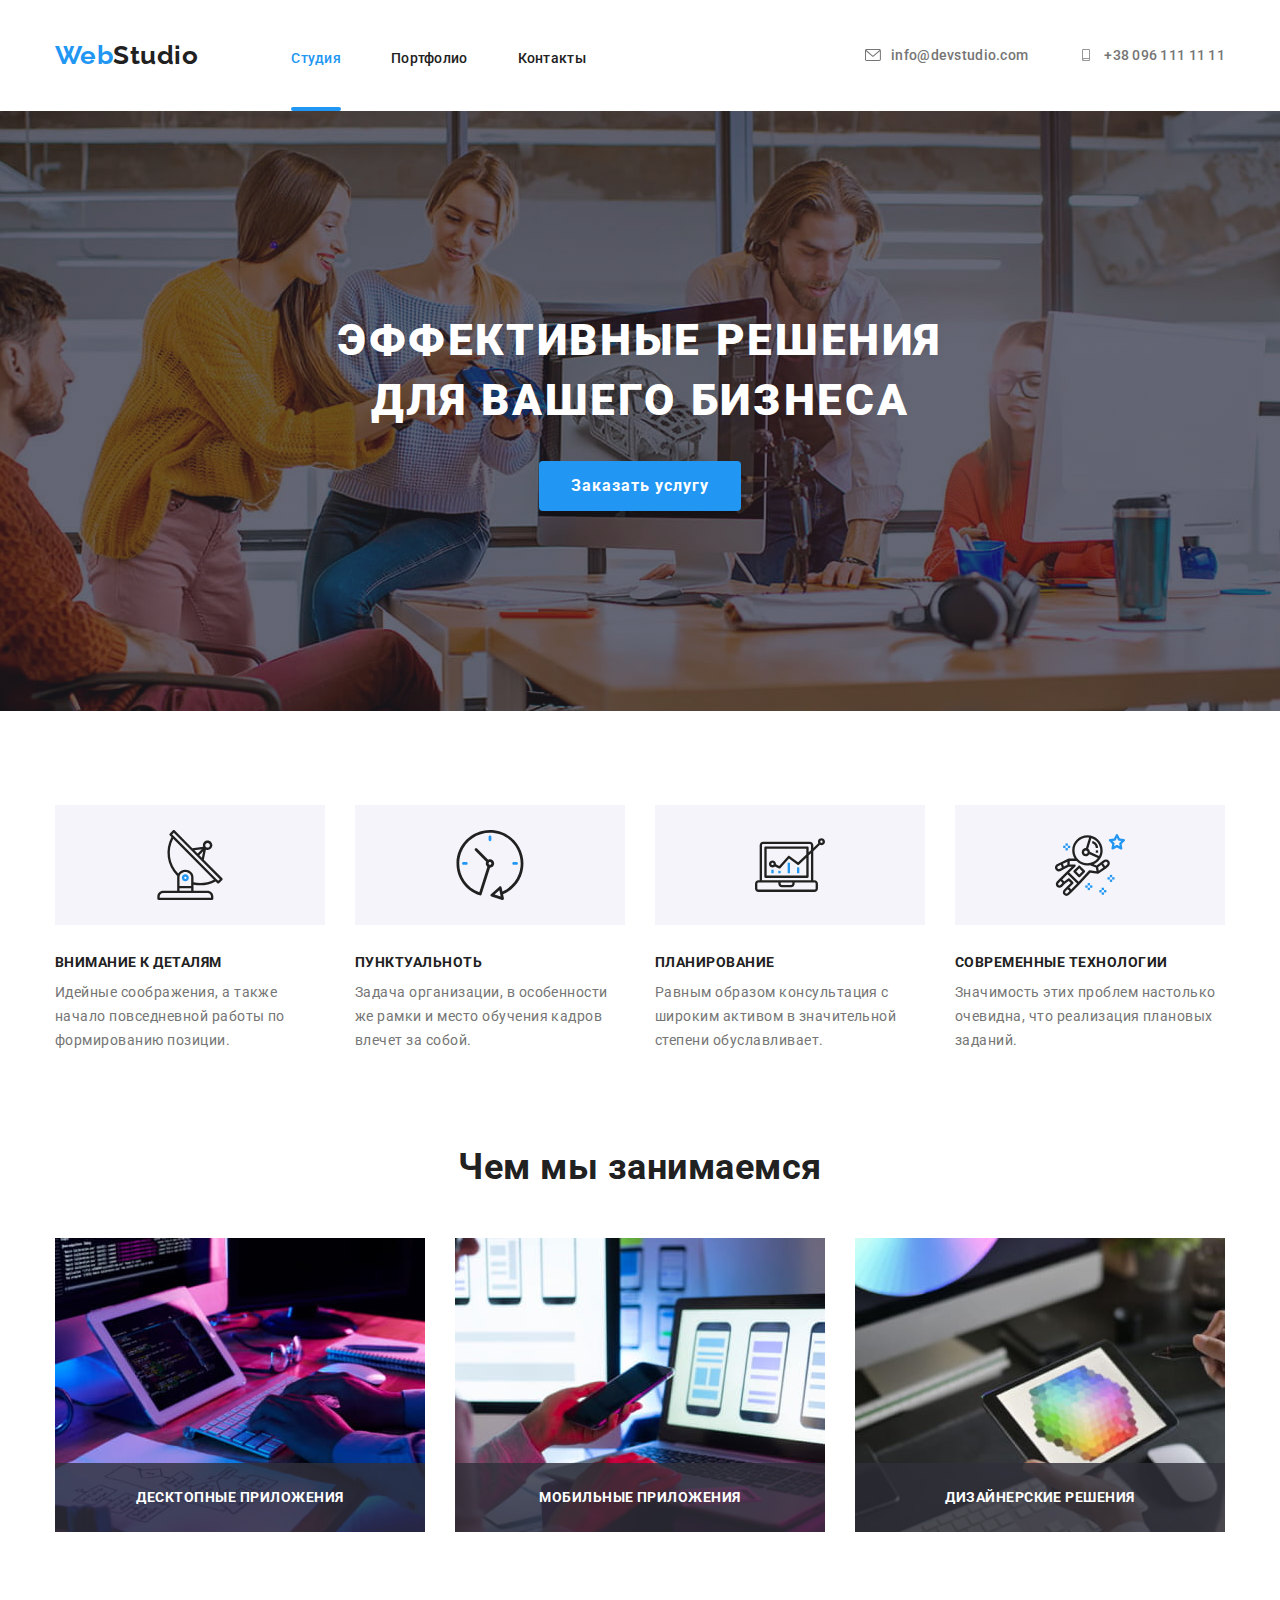
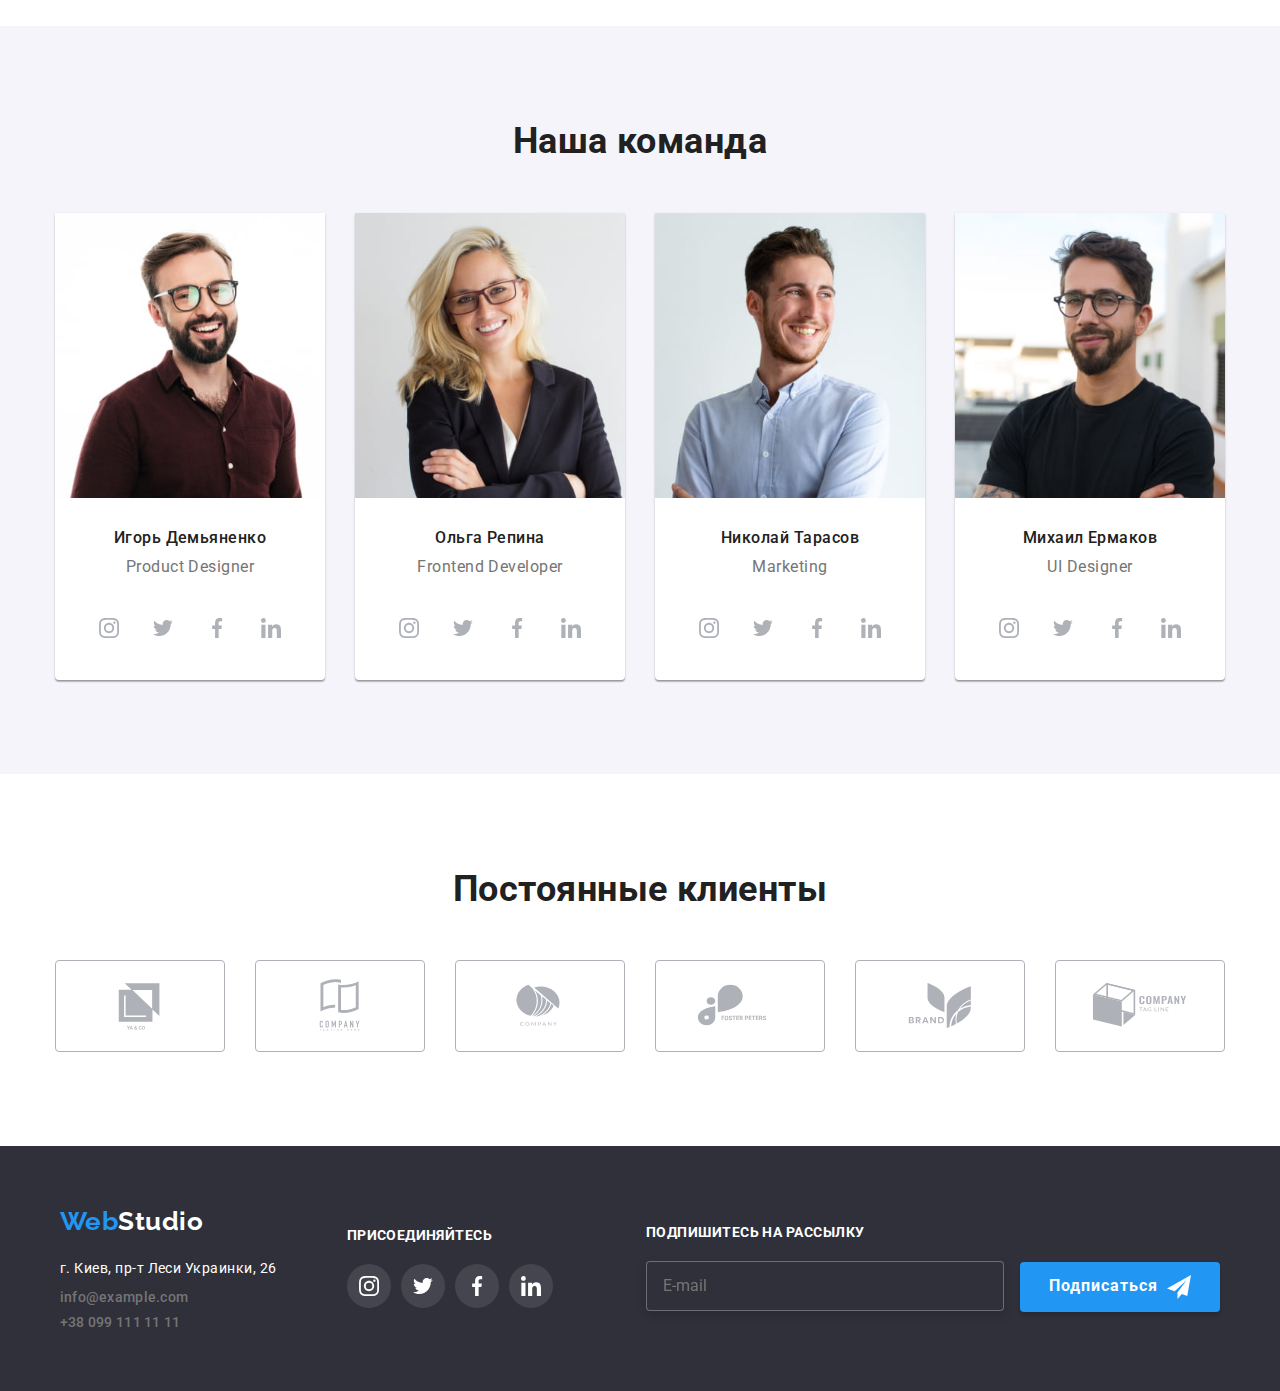
==== commit a41d8312: "Правки validator.w3.org" ====
--- a/index.html
+++ b/index.html
@@ -15,6 +15,7 @@
     <header>
      <div class="container cont-header">
         <a href="./index.html" class="nav-logo link"><span class="logo">Web</span>Studio</a>
+
         <button class="menu-button" data-menu-button aria-label="Переключатель мобильного меню">
          <svg class="menu-button__icon" width="40" height="40">
           <use class="menu-button__icon-menu" href="./icon/symbol-defs.svg#icon-menu_40px"></use>
@@ -48,6 +49,7 @@
               <li class="menu-container__item"><a class="menu-container__link" href="http://" target="_blank" rel="noopener noreferrer">LinkedIn</a></li>
             </ul>
       </div>
+
      </div>
     </header>
     <main>
@@ -169,33 +171,33 @@
               <li class="people-item-icon">
                 <a href="http://" target="_blank" rel="noopener noreferrer" class="link-icon">
                    <svg class="people-icon">
-                <use href="./icon/symbol-defs.svg#icon-instagram">
+                <use href="./icon/symbol-defs.svg#icon-instagram"></use>
               </svg>
                 </a>
               </li>
               <li class="people-item-icon">
                 <a href="http://" target="_blank" rel="noopener noreferrer" class="link-icon">
                   <svg class="people-icon">
-                <use href="./icon/symbol-defs.svg#icon-twitter">
-              </svg>
-                </a>
-            </li>
-            <li class="people-item-icon">
-              <a href="http://" target="_blank" rel="noopener noreferrer" class="link-icon">
-                <svg class="people-icon">
-                <use href="./icon/symbol-defs.svg#icon-facebook">
-              </svg>
-              </a>
-            </li>
-            <li class="people-item-icon">
-              <a href="http://" target="_blank" rel="noopener noreferrer" class="link-icon">
-                <svg class="people-icon">
-                <use href="./icon/symbol-defs.svg#icon-linkedin">
-              </svg>
-              </a>
-            </li>
-          </li>
-        </ul>
+                <use href="./icon/symbol-defs.svg#icon-twitter"></use>
+              </svg>
+                </a>
+            </li>
+            <li class="people-item-icon">
+              <a href="http://" target="_blank" rel="noopener noreferrer" class="link-icon">
+                <svg class="people-icon">
+                <use href="./icon/symbol-defs.svg#icon-facebook"></use>
+              </svg>
+              </a>
+            </li>
+            <li class="people-item-icon">
+              <a href="http://" target="_blank" rel="noopener noreferrer" class="link-icon">
+                <svg class="people-icon">
+                <use href="./icon/symbol-defs.svg#icon-linkedin"></use>
+              </svg>
+              </a>
+            </li>
+          </ul>
+          </li>
           <li class="people-item">
             <picture>
              <source srcset="./images/our-comand/mobile/img1-480.jpg 450w, ./images/our-comand/mobile/img1-480@2x.jpg 900w" media="(max-width: 767px)" sizes="(max-width: 767px) 450px, 100vw">
@@ -210,33 +212,33 @@
               <li class="people-item-icon">
                 <a href="http://" target="_blank" rel="noopener noreferrer" class="link-icon">
                    <svg class="people-icon">
-                <use href="./icon/symbol-defs.svg#icon-instagram">
+                <use href="./icon/symbol-defs.svg#icon-instagram"></use>
               </svg>
                 </a>
               </li>
               <li class="people-item-icon">
                 <a href="http://" target="_blank" rel="noopener noreferrer" class="link-icon">
                   <svg class="people-icon">
-                <use href="./icon/symbol-defs.svg#icon-twitter">
-              </svg>
-                </a>
-            </li>
-            <li class="people-item-icon">
-              <a href="http://" target="_blank" rel="noopener noreferrer" class="link-icon">
-                <svg class="people-icon">
-                <use href="./icon/symbol-defs.svg#icon-facebook">
-              </svg>
-              </a>
-            </li>
-            <li class="people-item-icon">
-              <a href="http://" target="_blank" rel="noopener noreferrer" class="link-icon">
-                <svg class="people-icon">
-                <use href="./icon/symbol-defs.svg#icon-linkedin">
-              </svg>
-              </a>
-            </li>
-          </li>
-        </ul>
+                <use href="./icon/symbol-defs.svg#icon-twitter"></use>
+              </svg>
+                </a>
+            </li>
+            <li class="people-item-icon">
+              <a href="http://" target="_blank" rel="noopener noreferrer" class="link-icon">
+                <svg class="people-icon">
+                <use href="./icon/symbol-defs.svg#icon-facebook"></use>
+              </svg>
+              </a>
+            </li>
+            <li class="people-item-icon">
+              <a href="http://" target="_blank" rel="noopener noreferrer" class="link-icon">
+                <svg class="people-icon">
+                <use href="./icon/symbol-defs.svg#icon-linkedin"></use>
+              </svg>
+              </a>
+            </li>
+          </ul>
+          </li>
           </li>
 
           <li class="people-item">
@@ -255,33 +257,33 @@
               <li class="people-item-icon">
                 <a href="http://" target="_blank" rel="noopener noreferrer" class="link-icon">
                    <svg class="people-icon">
-                <use href="./icon/symbol-defs.svg#icon-instagram">
+                <use href="./icon/symbol-defs.svg#icon-instagram"></use>
               </svg>
                 </a>
               </li>
               <li class="people-item-icon">
                 <a href="http://" target="_blank" rel="noopener noreferrer" class="link-icon">
                   <svg class="people-icon">
-                <use href="./icon/symbol-defs.svg#icon-twitter">
-              </svg>
-                </a>
-            </li>
-            <li class="people-item-icon">
-              <a href="http://" target="_blank" rel="noopener noreferrer" class="link-icon">
-                <svg class="people-icon">
-                <use href="./icon/symbol-defs.svg#icon-facebook">
-              </svg>
-              </a>
-            </li>
-            <li class="people-item-icon">
-              <a href="http://" target="_blank" rel="noopener noreferrer" class="link-icon">
-                <svg class="people-icon">
-                <use href="./icon/symbol-defs.svg#icon-linkedin">
-              </svg>
-              </a>
-            </li>
-          </li>
-        </ul>
+                <use href="./icon/symbol-defs.svg#icon-twitter"></use>
+              </svg>
+                </a>
+            </li>
+            <li class="people-item-icon">
+              <a href="http://" target="_blank" rel="noopener noreferrer" class="link-icon">
+                <svg class="people-icon">
+                <use href="./icon/symbol-defs.svg#icon-facebook"></use>
+              </svg>
+              </a>
+            </li>
+            <li class="people-item-icon">
+              <a href="http://" target="_blank" rel="noopener noreferrer" class="link-icon">
+                <svg class="people-icon">
+                <use href="./icon/symbol-defs.svg#icon-linkedin"></use>
+              </svg>
+              </a>
+            </li>
+          </ul>
+          </li>
           </li>
           <li class="people-item">
             <!-- <img src="./images/img_(6).jpg" alt="UI Designer Михаил Ермаков" width="270" /> -->
@@ -299,33 +301,33 @@
               <li class="people-item-icon">
                 <a href="http://" target="_blank" rel="noopener noreferrer" class="link-icon">
                    <svg class="people-icon">
-                <use href="./icon/symbol-defs.svg#icon-instagram">
+                <use href="./icon/symbol-defs.svg#icon-instagram"></use>
               </svg>
                 </a>
               </li>
               <li class="people-item-icon">
                 <a href="http://" target="_blank" rel="noopener noreferrer" class="link-icon">
                   <svg class="people-icon">
-                <use href="./icon/symbol-defs.svg#icon-twitter">
-              </svg>
-                </a>
-            </li>
-            <li class="people-item-icon">
-              <a href="http://" target="_blank" rel="noopener noreferrer" class="link-icon">
-                <svg class="people-icon">
-                <use href="./icon/symbol-defs.svg#icon-facebook">
-              </svg>
-              </a>
-            </li>
-            <li class="people-item-icon">
-              <a href="http://" target="_blank" rel="noopener noreferrer" class="link-icon">
-                <svg class="people-icon">
-                <use href="./icon/symbol-defs.svg#icon-linkedin">
-              </svg>
-              </a>
-            </li>
-          </li>
-        </ul>
+                <use href="./icon/symbol-defs.svg#icon-twitter"></use>
+              </svg>
+                </a>
+            </li>
+            <li class="people-item-icon">
+              <a href="http://" target="_blank" rel="noopener noreferrer" class="link-icon">
+                <svg class="people-icon">
+                <use href="./icon/symbol-defs.svg#icon-facebook"></use>
+              </svg>
+              </a>
+            </li>
+            <li class="people-item-icon">
+              <a href="http://" target="_blank" rel="noopener noreferrer" class="link-icon">
+                <svg class="people-icon">
+                <use href="./icon/symbol-defs.svg#icon-linkedin"></use>
+              </svg>
+              </a>
+            </li>
+          </ul>
+          </li>
           </li>
         </ul>
         </div>
@@ -388,32 +390,31 @@
               <li class="footer-item-icon">
                 <a href="http://" target="_blank" rel="noopener noreferrer" class="link-icon">
                   <svg class="footer-icon">
-                <use href="./icon/symbol-defs.svg#icon-instagram">
+                <use href="./icon/symbol-defs.svg#icon-instagram"></use>
               </svg>
                 </a>
               </li>
               <li class="footer-item-icon">
                 <a href="http://" target="_blank" rel="noopener noreferrer" class="link-icon">
                    <svg class="footer-icon">
-                <use href="./icon/symbol-defs.svg#icon-twitter">
+                <use href="./icon/symbol-defs.svg#icon-twitter"></use>
               </svg>
                 </a>
             </li>
             <li class="footer-item-icon">
               <a href="http://" target="_blank" rel="noopener noreferrer" class="link-icon">
                  <svg class="footer-icon">
-                <use href="./icon/symbol-defs.svg#icon-facebook">
+                <use href="./icon/symbol-defs.svg#icon-facebook"></use>
               </svg>
               </a>
             </li>
             <li class="footer-item-icon">
               <a href="http://" target="_blank" rel="noopener noreferrer" class="link-icon">
                  <svg class="footer-icon">
-                <use href="./icon/symbol-defs.svg#icon-linkedin">
-              </svg>
-              </a>
-            </li>
-          </li>
+                <use href="./icon/symbol-defs.svg#icon-linkedin"></use>
+              </svg>
+              </a>
+            </li>
         </ul>
        </div>
        <div class="wrapper3">
--- a/css/main.min.css
+++ b/css/main.min.css
@@ -1 +1 @@
-:root{--primary-text-color: #757575;--primary-white-color: #ffffff;--title-text-color: #212121;--accent-color: #2196f3;--primary-bg-color: #f5f4fa;--primary-icon-color: #afb1b8;--dark-background-color: #2f303a;--grey-background-color: #f5f4fa;--accent-background-color: rgba(33, 150, 243, 0.9);--text-background-color: rgba(47, 48, 58, 0.8);--modal-background-color: rgba(0, 0, 0, 0.2);--primary-shadow: rgba(47, 48, 58, 0.4);--border-color: #eeeeee}h1,h2,h3,h4,h5,h6,p{margin:0}img{display:block;max-width:100%;height:auto}body{color:var(--primary-text-color);background-color:#fff;font-family:"Roboto",sans-serif;letter-spacing:.03em}.list{list-style:none;margin:0;padding:0}@media screen and (min-width: 768px){.list{display:-webkit-box;display:-ms-flexbox;display:flex;-ms-flex-wrap:wrap;flex-wrap:wrap;gap:30px;padding-top:60px;padding-bottom:60px}}@media screen and (min-width: 1200px){.list{padding-top:94px;padding-bottom:94px}}.link{text-decoration:none;color:var(--primary-text-color)}.visually-hidden{position:absolute;width:1px;height:1px;margin:-1px;border:0;padding:0;white-space:nowrap;-webkit-clip-path:inset(100%);clip-path:inset(100%);clip:rect(0 0 0 0);overflow:hidden}.container{margin:0 auto;padding-left:15px;padding-right:15px}@media screen and (min-width: 480px){.container{width:480px}}@media screen and (min-width: 768px){.container{width:768px}}@media screen and (min-width: 1200px){.container{width:1200px}}.cont-header{position:relative;display:-webkit-box;display:-ms-flexbox;display:flex;-webkit-box-align:center;-ms-flex-align:center;align-items:center}.cont-header-portfolio{position:relative;display:-webkit-box;display:-ms-flexbox;display:flex;-webkit-box-align:center;-ms-flex-align:center;align-items:center;border-bottom:1px solid #ececec}.menu-container{text-align:center;font-weight:500;font-size:40px;line-height:1.175;background-color:#fff;z-index:1}@media screen and (max-width: 767px){.menu-container{display:none;position:absolute;top:100%;left:0;width:100%;padding:48px 40px}.menu-container.is-open{display:block}}@media screen and (min-width: 768px){.menu-container{display:-webkit-box;display:-ms-flexbox;display:flex;-webkit-box-flex:1;-ms-flex-positive:1;flex-grow:1;-webkit-box-align:center;-ms-flex-align:center;align-items:center}}.menu-button{position:absolute;top:10px;right:15px;display:-webkit-box;display:-ms-flexbox;display:flex;-webkit-box-pack:center;-ms-flex-pack:center;justify-content:center;-webkit-box-align:center;-ms-flex-align:center;align-items:center;color:#000;background-color:rgba(0,0,0,0);border:rgba(0,0,0,0);cursor:pointer}.menu-button:hover{color:var(--accent-color)}.menu-button__icon{fill:currentColor}.menu-button__icon-slose{display:none}.is-open .menu-button__icon-slose{display:block}.is-open .menu-button__icon-menu{display:none}@media screen and (min-width: 768px){.menu-button{display:none}}nav{color:var(--title-text-color)}@media screen and (min-width: 768px){nav{display:-webkit-box;display:-ms-flexbox;display:flex;-webkit-box-align:center;-ms-flex-align:center;align-items:center}}.nav__list{list-style:none;margin:0;padding:0;text-align:start}@media screen and (min-width: 768px){.nav__list{display:-webkit-box;display:-ms-flexbox;display:flex;-webkit-box-align:center;-ms-flex-align:center;align-items:center}}.nav__link.current{color:var(--accent-color)}.nav-logo{font-family:"Raleway",sans-serif;text-decoration:none;font-weight:700;font-size:26px;line-height:1.2;color:var(--title-text-color);margin-right:93px;padding-top:16px;padding-bottom:16px}.nav-logo .logo{color:var(--accent-color)}.header-list{display:-webkit-box;display:-ms-flexbox;display:flex;-webkit-box-align:center;-ms-flex-align:center;align-items:center;margin-left:auto;margin-top:0;margin-bottom:0;list-style:none;padding:0}@media screen and (max-width: 767px){.header-list{-webkit-box-orient:vertical;-webkit-box-direction:reverse;-ms-flex-direction:column-reverse;flex-direction:column-reverse;-webkit-box-align:start;-ms-flex-align:start;align-items:flex-start;margin-top:100px}}@media screen and (min-width: 768px)and (max-width: 1199px){.header-list{display:-webkit-box;display:-ms-flexbox;display:flex;-webkit-box-orient:vertical;-webkit-box-direction:normal;-ms-flex-direction:column;flex-direction:column;-webkit-box-pack:center;-ms-flex-pack:center;justify-content:center;-webkit-box-align:start;-ms-flex-align:start;align-items:flex-start}.header-list .nav__item{padding:5px}.header-list .nav__item:not(:last-child){margin:0}}.nav__item{position:relative;padding-bottom:32px}@media screen and (min-width: 768px){.nav__item{padding-top:32px;padding-bottom:32px}.nav__item:not(:last-child){margin-right:50px}}.nav__link::after{content:" ";width:100%;height:4px;position:absolute;top:calc(100% - 4px);left:0;border-radius:2px;background-color:var(--accent-color)}@media screen and (max-width: 767px){.nav__link::after{display:none}}.is-hidden.nav__link::after{opacity:0;pointer-events:none}.nav__link{color:var(--title-text-color);font-weight:500;font-size:14px;line-height:1.14px;letter-spacing:.02em;list-style:none;vertical-align:middle}@media screen and (max-width: 767px){.nav__link{font-size:40px;line-height:47px}}.nav__link:hover,.nav__link:focus{color:var(--accent-color)}.nav__tel{color:var(--primary-text-color);font-family:"Roboto",sans-serif;font-weight:500;letter-spacing:.02em;font-style:normal;color:var(--primary-text-color)}@media screen and (max-width: 767px){.nav__tel .nav__icon{display:none}.nav__tel--mob-mail{font-size:24px;line-height:1.17}.nav__tel--mob-tel{font-size:34px;line-height:1.17;color:var(--accent-color)}}@media screen and (min-width: 768px){.nav__tel{display:-webkit-box;display:-ms-flexbox;display:flex;-webkit-box-align:center;-ms-flex-align:center;align-items:center;-webkit-box-pack:center;-ms-flex-pack:center;justify-content:center;font-size:14px;line-height:1.14}}@media screen and (min-width: 1200px){.nav__tel{-webkit-box-pack:start;-ms-flex-pack:start;justify-content:flex-start}}.nav__tel:hover,.nav__tel:focus{color:var(--accent-color)}.menu-container__list{display:-webkit-box;display:-ms-flexbox;display:flex;margin-top:64px}@media screen and (min-width: 768px){.menu-container__list{display:none}}.menu-container__link{font-weight:500;font-size:18px;line-height:1.22;color:var(--accent-color);text-decoration:none}.menu-container__item:not(:last-child)::after{content:" ";width:22px;height:1px;border:1px solid rgba(33,33,33,.2);margin-left:10px;margin-right:10px;-webkit-transform:rotate(90deg);transform:rotate(90deg);font-weight:500;font-size:18px;line-height:1.22}.hero{text-align:center}.hero{padding-top:118px;padding-bottom:118px;background-color:var(--dark-background-color);background-position:center;background-size:cover;background-repeat:no-repeat;margin-left:auto;margin-right:auto}@media screen and (max-width: 767px){.hero{max-width:480px;height:400px;background-image:-webkit-gradient(linear, left top, right top, from(var(--primary-shadow)), to(var(--primary-shadow))),url(./images/hero/hero-480.jpg);background-image:linear-gradient(to right, var(--primary-shadow), var(--primary-shadow)),url(./images/hero/hero-480.jpg)}}@media screen and (max-width: 767px)and (min-device-pixel-ratio: 2),screen and (max-width: 767px)and (-webkit-min-device-pixel-ratio: 2),screen and (max-width: 767px)and (min-resolution: 192dpi),screen and (max-width: 767px)and (min-resolution: 2dppx){.hero{background-image:-webkit-gradient(linear, left top, right top, from(var(--primary-shadow)), to(var(--primary-shadow))),url(./images/hero/hero-480@2x.jpg);background-image:linear-gradient(to right, var(--primary-shadow), var(--primary-shadow)),url(./images/hero/hero-480@2x.jpg)}}@media screen and (min-width: 768px)and (max-width: 1199px){.hero{max-width:768px;height:400px;background-image:-webkit-gradient(linear, left top, right top, from(var(--primary-shadow)), to(var(--primary-shadow))),url(./images/hero/hero-768.jpg);background-image:linear-gradient(to right, var(--primary-shadow), var(--primary-shadow)),url(./images/hero/hero-768.jpg)}}@media screen and (min-width: 768px)and (max-width: 1199px)and (min-device-pixel-ratio: 2),screen and (min-width: 768px)and (max-width: 1199px)and (-webkit-min-device-pixel-ratio: 2),screen and (min-width: 768px)and (max-width: 1199px)and (min-resolution: 192dpi),screen and (min-width: 768px)and (max-width: 1199px)and (min-resolution: 2dppx){.hero{background-image:-webkit-gradient(linear, left top, right top, from(var(--primary-shadow)), to(var(--primary-shadow))),url(./images/hero/hero-768@2x.jpg);background-image:linear-gradient(to right, var(--primary-shadow), var(--primary-shadow)),url(./images/hero/hero-768@2x.jpg)}}@media screen and (min-width: 1200px){.hero{padding-top:200px;padding-bottom:200px;max-width:1600px;height:600px;background-image:-webkit-gradient(linear, left top, right top, from(var(--primary-shadow)), to(var(--primary-shadow))),url(./images/hero/hero-1200.jpg);background-image:linear-gradient(to right, var(--primary-shadow), var(--primary-shadow)),url(./images/hero/hero-1200.jpg)}}@media screen and (min-width: 1200px)and (min-device-pixel-ratio: 2),screen and (min-width: 1200px)and (-webkit-min-device-pixel-ratio: 2),screen and (min-width: 1200px)and (min-resolution: 192dpi),screen and (min-width: 1200px)and (min-resolution: 2dppx){.hero{background-image:-webkit-gradient(linear, left top, right top, from(var(--primary-shadow)), to(var(--primary-shadow))),url(./images/hero/hero-1200@2x.jpg);background-image:linear-gradient(to right, var(--primary-shadow), var(--primary-shadow)),url(./images/hero/hero-1200@2x.jpg)}}.hero__title{color:var(--primary-white-color);font-weight:900;font-size:44px;line-height:1.36;letter-spacing:.06em;text-transform:uppercase;padding-bottom:30px;max-width:700px;margin-left:auto;margin-right:auto}@media screen and (max-width: 1200px){.hero__title{font-size:26px;line-height:1.62}}.hero-button{color:var(--primary-white-color);background-color:var(--accent-color);font-weight:700;font-size:16px;line-height:1.9;letter-spacing:.06em;font-family:inherit;-webkit-box-shadow:0px 4px 4px rgba(0,0,0,.15);box-shadow:0px 4px 4px rgba(0,0,0,.15);border-radius:4px;border:rgba(0,0,0,0);padding:10px 32px}.hero-button:hover,.hero-button:focus{color:var(--title-text-color);background-color:var(--primary-white-color);cursor:pointer}.backdrop.is-hidden{opacity:0;pointer-events:none;visibility:hidden;-webkit-transform:scale(0.9);transform:scale(0.9)}.backdrop{position:fixed;top:0;left:0;width:100%;height:100%;z-index:1;background-color:var(--modal-background-color);opacity:1;-webkit-transform:scale(1);transform:scale(1);-webkit-transition:opacity 250ms cubic-bezier(0.4, 0, 0.2, 1),-webkit-transform 250ms cubic-bezier(0.4, 0, 0.2, 1);transition:opacity 250ms cubic-bezier(0.4, 0, 0.2, 1),-webkit-transform 250ms cubic-bezier(0.4, 0, 0.2, 1);transition:transform 250ms cubic-bezier(0.4, 0, 0.2, 1),opacity 250ms cubic-bezier(0.4, 0, 0.2, 1);transition:transform 250ms cubic-bezier(0.4, 0, 0.2, 1),opacity 250ms cubic-bezier(0.4, 0, 0.2, 1),-webkit-transform 250ms cubic-bezier(0.4, 0, 0.2, 1)}@media screen and (max-height: 610px){.backdrop{overflow-y:scroll}}@media screen and (max-width: 480px){.backdrop{padding:90px 15px}}.backdrop.is-hidden .modal{-webkit-transform:translate(-50%, -50%) scale(0.9);transform:translate(-50%, -50%) scale(0.9);opacity:0}.modal{position:relative;background-color:var(--primary-white-color);-webkit-box-shadow:0px 1px 3px rgba(0,0,0,.12),0px 1px 1px rgba(0,0,0,.14),0px 2px 1px rgba(0,0,0,.2);box-shadow:0px 1px 3px rgba(0,0,0,.12),0px 1px 1px rgba(0,0,0,.14),0px 2px 1px rgba(0,0,0,.2);border-radius:4px;opacity:1;padding:40px}@media screen and (max-width: 480px){.modal{max-width:450px}}@media screen and (min-width: 481px){.modal{position:absolute;width:450px;top:50%;left:50%;-webkit-transform:translate(-50%, -50%) scale(1);transform:translate(-50%, -50%) scale(1);-webkit-transition:opacity 250ms cubic-bezier(0.4, 0, 0.2, 1),-webkit-transform 250ms cubic-bezier(0.4, 0, 0.2, 1);transition:opacity 250ms cubic-bezier(0.4, 0, 0.2, 1),-webkit-transform 250ms cubic-bezier(0.4, 0, 0.2, 1);transition:transform 250ms cubic-bezier(0.4, 0, 0.2, 1),opacity 250ms cubic-bezier(0.4, 0, 0.2, 1);transition:transform 250ms cubic-bezier(0.4, 0, 0.2, 1),opacity 250ms cubic-bezier(0.4, 0, 0.2, 1),-webkit-transform 250ms cubic-bezier(0.4, 0, 0.2, 1)}}@media screen and (min-width: 1200px){.modal{width:528px}}.modal-button-close{position:absolute;display:-webkit-box;display:-ms-flexbox;display:flex;-webkit-box-pack:center;-ms-flex-pack:center;justify-content:center;-webkit-box-align:center;-ms-flex-align:center;align-items:center;top:8px;right:8px;width:30px;height:30px;background-color:var(--primary-white-color);border:1px solid rgba(0,0,0,.1);border-radius:50%;cursor:pointer}.modal-icon-close{width:18px;height:18px;fill:currentColor}.modal-icon-close:hover,.modal-icon-close:focus{color:var(--accent-color)}.modal__text{font-weight:700;font-size:20px;line-height:1.15;margin-bottom:12px;color:var(--title-text-color)}.modal-form__field{position:relative;display:block;color:var(--title-text-color)}.modal-form__label{display:block;font-size:12px;line-height:1.17;letter-spacing:.01em;text-align:start;color:var(--primary-text-color);margin-bottom:4px}.modal-form__input{height:40px;width:100%;border:1px solid rgba(33,33,33,.2);border-radius:4px;outline:none;margin-bottom:10px;padding-left:42px}.modal-form__input:focus-within{border-color:var(--accent-color)}.modal-form__icon{position:absolute;left:12px;top:29px;width:18px;height:18px;fill:currentColor}.modal-form__input:focus-within+.modal-form__icon{color:var(--accent-color)}.modal-form__textarea{resize:none;width:100%;height:120px;padding:12px 16px;border:1px solid rgba(33,33,33,.2);border-radius:4px;outline:none}.modal-form__textarea:focus-within{border-color:var(--accent-color)}.modal-form__field-check{display:-webkit-box;display:-ms-flexbox;display:flex;-webkit-box-align:center;-ms-flex-align:center;align-items:center;margin-top:20px}.modal-form__check{position:absolute;width:1px;height:1px;margin:-1px;border:0;padding:0;white-space:nowrap;-webkit-clip-path:inset(100%);clip-path:inset(100%);clip:rect(0 0 0 0);overflow:hidden}.modal-form__check-icon{display:inline-block;width:15px;height:15px;border:2px solid var(--title-text-color);border-radius:2px;margin-right:8px}.modal-form__check:checked+.modal-form__check-icon{background-image:url(../icon/icon-check.svg);background-size:contain;border-color:rgba(0,0,0,0);background-origin:border-box}.modal-form__label-check{font-size:12px;line-height:1.17;letter-spacing:.03em;color:var(--primary-text-color)}@media screen and (min-width: 1200px){.modal-form__label-check{font-size:14px;line-height:1.7}}.modal-form__label-check a{color:var(--accent-color)}.modal-button-submit{font-weight:700;font-size:16px;line-height:1.9;text-align:center;letter-spacing:.06em;color:var(--primary-white-color);padding:10px 55px;margin-top:30px;background:var(--accent-color);-webkit-box-shadow:0px 4px 4px rgba(0,0,0,.15);box-shadow:0px 4px 4px rgba(0,0,0,.15);border-radius:4px;border:none;cursor:pointer}.modal-button-submit:hover,.modal-button-submit:focus{background:#188ce8}@media screen and (min-width: 768px){.plus__item{-ms-flex-preferred-size:calc((100% - 30px)/2);flex-basis:calc((100% - 30px)/2)}}@media screen and (min-width: 1200px){.plus__item{-ms-flex-preferred-size:calc((100% - 90px)/4);flex-basis:calc((100% - 90px)/4)}}.plus__item::before{content:" ";display:block;margin-bottom:30px;height:120px;background-color:var(--primary-bg-color);background-repeat:no-repeat;background-position:center;background-size:70px}.plus__item:nth-child(1)::before{background-image:url(../icon/antenna.svg)}.plus__item:nth-child(2)::before{background-image:url(../icon/clock.svg)}.plus__item:nth-child(3)::before{background-image:url(../icon/diagram.svg)}.plus__item:nth-child(4)::before{background-image:url(../icon//astronaut.svg)}.plus__subtitle{color:var(--title-text-color);font-weight:700;font-size:14px;line-height:1.14;text-transform:uppercase;padding-bottom:10px}@media screen and (max-width: 767px){.plus__subtitle{text-align:center}}.plus__text{font-size:14px;line-height:1.7}.work{display:none}@media screen and (min-width: 1200px){.work{display:block}}.work__title{color:var(--title-text-color);font-weight:700;font-size:36px;line-height:1.17;text-align:center}@media screen and (max-width: 1200px){.work__title{font-size:28px}}.work__list{padding-top:50px}.work__item{position:relative}.work__desc{position:absolute;bottom:0;left:0;width:100%;padding-top:27px;padding-bottom:27px;font-family:"Roboto",sans-serif;font-weight:700;font-size:14px;line-height:1.14;text-align:center;text-transform:uppercase;color:var(--primary-white-color);background-color:var(--text-background-color)}.people{background-color:var(--grey-background-color);text-align:center}.people-item{background-color:var(--primary-white-color);-webkit-box-shadow:0px 1px 3px rgba(0,0,0,.12),0px 1px 1px rgba(0,0,0,.14),0px 2px 1px rgba(0,0,0,.2);box-shadow:0px 1px 3px rgba(0,0,0,.12),0px 1px 1px rgba(0,0,0,.14),0px 2px 1px rgba(0,0,0,.2);border-radius:0px 0px 4px 4px}@media screen and (min-width: 768px){.people-item{-ms-flex-preferred-size:calc((100% - 30px)/2);flex-basis:calc((100% - 30px)/2)}}@media screen and (min-width: 1200px){.people-item{-ms-flex-preferred-size:calc((100% - 90px)/4);flex-basis:calc((100% - 90px)/4)}}.people__title{color:var(--title-text-color);font-weight:700;font-size:36px;line-height:1.17;text-align:center;padding-top:94px}@media screen and (max-width: 1119px){.people__title{font-size:28px}}.people-list{padding-top:0;margin-top:50px}.people-list-icon{display:-webkit-box;display:-ms-flexbox;display:flex;list-style:none;padding:0;-webkit-box-pack:center;-ms-flex-pack:center;justify-content:center}@media screen and (max-width: 767px){.people-list-icon{margin-bottom:30px}}@media screen and (max-width: 1119px){.people-list-icon{padding-bottom:24px}}@media screen and (min-width: 1200px){.people-list-icon{padding-bottom:30px}}.people-item-icon{display:-webkit-box;display:-ms-flexbox;display:flex;-webkit-box-pack:center;-ms-flex-pack:center;justify-content:center;-webkit-box-align:center;-ms-flex-align:center;align-items:center;color:var(--primary-icon-color);width:44px;height:44px;border-radius:50%}.people-item-icon:not(:last-child){margin-right:10px}.people-item-icon:hover,.people-item-icon:focus{background-color:var(--accent-color);color:var(--primary-white-color);cursor:pointer}.people-icon{width:20px;height:20px;fill:currentColor}.people-icon:hover,.people-icon:focus{color:var(--primary-white-color)}.people-subtitle{color:var(--title-text-color);font-weight:500;font-size:16px;line-height:1.19;margin-top:30px}.people-text{font-weight:400;font-size:16px;line-height:1.19;margin-top:10px;margin-bottom:30px}@media screen and (max-width: 1119px){.people-text{margin-bottom:16px}}.client__title{color:var(--title-text-color);font-weight:700;font-size:36px;line-height:1.17;text-align:center;padding-top:94px;margin-bottom:50px}@media screen and (max-width: 1200px){.client__title{font-size:28px}}.client__list{display:-webkit-box;display:-ms-flexbox;display:flex;-webkit-box-pack:center;-ms-flex-pack:center;justify-content:center;-webkit-box-align:center;-ms-flex-align:center;align-items:center;-ms-flex-wrap:wrap;flex-wrap:wrap;gap:30px;padding:0 0 94px 0;margin:0;list-style:none}.client__item{display:-webkit-box;display:-ms-flexbox;display:flex;-webkit-box-pack:center;-ms-flex-pack:center;justify-content:center;-webkit-box-align:center;-ms-flex-align:center;align-items:center;width:170px;height:92px;color:var(--primary-icon-color);border:1px solid var(--primary-icon-color);border-radius:4px;cursor:pointer}.client__item:hover,.client__item:focus{color:var(--accent-color);border-color:var(--accent-color)}.client__icon{width:106px;height:60px;fill:currentColor}.footer{text-align:center;background-color:var(--dark-background-color)}@media screen and (min-width: 768px){.footer{display:-webkit-box;display:-ms-flexbox;display:flex;-webkit-box-align:baseline;-ms-flex-align:baseline;align-items:baseline;-ms-flex-wrap:wrap;flex-wrap:wrap;-webkit-box-pack:center;-ms-flex-pack:center;justify-content:center;-webkit-box-align:center;-ms-flex-align:center;align-items:center}}@media screen and (min-width: 1200px){.footer{text-align:start}}@media screen and (min-width: 768px){.wrapper1{margin-right:165px}}@media screen and (min-width: 1200px){.wrapper1{margin-right:70px}}@media screen and (min-width: 1200px){.wrapper2{margin-right:93px}}.footer__descr{font-family:"Roboto",sans-serif;font-weight:700;font-size:14px;line-height:1.14;letter-spacing:.03em;text-transform:uppercase;color:var(--primary-white-color)}.footer-list-icon{display:-webkit-box;display:-ms-flexbox;display:flex;-webkit-box-pack:center;-ms-flex-pack:center;justify-content:center;-webkit-box-align:center;-ms-flex-align:center;align-items:center;gap:10px;list-style:none;padding:0;margin:20px 0 0 0}.footer-item-icon{width:44px;height:44px;background-color:rgba(255,255,255,.1);border-radius:50%;color:var(--primary-white-color);display:-webkit-box;display:-ms-flexbox;display:flex;-webkit-box-pack:center;-ms-flex-pack:center;justify-content:center;-webkit-box-align:center;-ms-flex-align:center;align-items:center;cursor:pointer}.footer-item-icon:hover,.footer-item-icon:focus{background-color:var(--accent-color)}.footer-icon{fill:currentColor;width:20px;height:20px}.footer-logo{color:var(--primary-white-color);font-family:"Raleway",sans-serif;font-weight:700;font-size:26px;line-height:1.19;text-decoration:none;padding-top:60px;display:inline-block}.footer-logo .logo{color:var(--accent-color)}.adr{margin-top:20px;padding-bottom:60px}.adr__item{text-align:inherit}.adr__item:not(:last-child){margin-bottom:9px}.adr__map{color:var(--primary-white-color);font-size:14px;line-height:1.7;font-style:normal}.adr__map:hover,.adr__map:focus{color:var(--accent-color)}.link-icon{cursor:pointer;text-decoration:none;color:currentColor;width:20px;height:20px}@media screen and (max-width: 1199px){.form-footer{display:-webkit-box;display:-ms-flexbox;display:flex;gap:20px;-webkit-box-orient:vertical;-webkit-box-direction:normal;-ms-flex-direction:column;flex-direction:column;-webkit-box-align:center;-ms-flex-align:center;align-items:center;-webkit-box-pack:center;-ms-flex-pack:center;justify-content:center;margin-top:60px;padding-bottom:60px}}.footer-label{width:100%}.footer-label-name{display:block;margin-bottom:20px;font-family:"Roboto",sans-serif;font-weight:700;font-size:14px;line-height:1.14;text-transform:uppercase;color:var(--primary-white-color)}.footer-input{height:50px;border:1px solid rgba(255,255,255,.3);-webkit-filter:drop-shadow(0px 4px 4px rgba(0, 0, 0, 0.15));filter:drop-shadow(0px 4px 4px rgba(0, 0, 0, 0.15));border-radius:4px;background-color:var(--dark-background-color)}@media screen and (max-width: 479px){.footer-input{width:100%}}@media screen and (min-width: 480px){.footer-input{width:358px;margin-right:12px}}.footer-input:-moz-placeholder-shown{font-size:16px;line-height:1.25;padding-left:16px;color:rgba(255,255,255,.6);outline-color:var(--primary-white-color)}.footer-input:-ms-input-placeholder{font-size:16px;line-height:1.25;padding-left:16px;color:rgba(255,255,255,.6);outline-color:var(--primary-white-color)}.footer-input:placeholder-shown{font-size:16px;line-height:1.25;padding-left:16px;color:rgba(255,255,255,.6);outline-color:var(--primary-white-color)}.footer-input:not(:-moz-placeholder-shown){background-color:var(--primary-white-color);outline:none}.footer-input:not(:-ms-input-placeholder){background-color:var(--primary-white-color);outline:none}.footer-input:not(:placeholder-shown){background-color:var(--primary-white-color);outline:none}.footer-button{width:200px;height:50px;background-color:var(--accent-color);-webkit-box-shadow:0px 4px 4px rgba(0,0,0,.15);box-shadow:0px 4px 4px rgba(0,0,0,.15);border-radius:4px;color:var(--primary-white-color);border-color:rgba(0,0,0,0);font-family:inherit;font-weight:700;font-size:16px;line-height:1.9;letter-spacing:.06em}.footer-button:hover,.footer-button:focus{cursor:pointer}.footer-button::after{content:" ";width:24px;height:24px;background-image:url(../icon/icon-send.svg);display:inline-block;margin-left:10px;vertical-align:middle}.cont-list{list-style:none;margin:0;padding:0;display:-webkit-box;display:-ms-flexbox;display:flex;gap:8px;-webkit-box-pack:center;-ms-flex-pack:center;justify-content:center;padding-top:94px;padding-bottom:50px}@media screen and (max-width: 767px){.cont-list{-ms-flex-wrap:wrap;flex-wrap:wrap;-webkit-box-pack:start;-ms-flex-pack:start;justify-content:flex-start}}.nav__icon{width:16px;height:12px;margin-right:10px;background-size:contain;background-repeat:no-repeat;-webkit-box-align:center;-ms-flex-align:center;align-items:center;fill:currentColor}.nav__icon:hover,.nav__icon:focus{color:var(--accent-color)}.port-nav__link{color:var(--title-text-color);background-color:var(--primary-bg-color);cursor:pointer;font-weight:500;font-size:16px;line-height:1.6;text-align:center;font-family:inherit;border-radius:4px;border:rgba(0,0,0,0);padding:6px 22px}.port-nav__link:hover,.port-nav__link:focus{color:var(--primary-white-color);background-color:var(--accent-color);-webkit-box-shadow:0px 3px 1px rgba(0,0,0,.1),0px 1px 2px rgba(0,0,0,.08),0px 2px 2px rgba(0,0,0,.12);box-shadow:0px 3px 1px rgba(0,0,0,.1),0px 1px 2px rgba(0,0,0,.08),0px 2px 2px rgba(0,0,0,.12);cursor:pointer}.port-page__list{list-style:none;margin:0;padding:0;padding-bottom:94px}@media screen and (min-width: 768px){.port-page__list{display:-webkit-box;display:-ms-flexbox;display:flex;-ms-flex-wrap:wrap;flex-wrap:wrap;gap:30px;-webkit-box-pack:center;-ms-flex-pack:center;justify-content:center}}.port-page__item{border:1px solid var(--border-color)}@media screen and (max-width: 767px){.port-page__item:not(:last-child){margin-bottom:30px}}@media screen and (min-width: 768px){.port-page__item{-ms-flex-preferred-size:calc((100% - 60px)/2);flex-basis:calc((100% - 60px)/2)}}@media screen and (min-width: 1200px){.port-page__item{-ms-flex-preferred-size:calc((100% - 90px)/3);flex-basis:calc((100% - 90px)/3)}}.port-page__item:hover{-webkit-box-shadow:0px 1px 1px rgba(0,0,0,.12),0px 4px 4px rgba(0,0,0,.06),1px 4px 6px rgba(0,0,0,.16);box-shadow:0px 1px 1px rgba(0,0,0,.12),0px 4px 4px rgba(0,0,0,.06),1px 4px 6px rgba(0,0,0,.16)}.port-page__block{padding:20px 24px}.port-page__subtitle{color:var(--title-text-color);font-weight:700;font-size:18px;line-height:2;letter-spacing:.06em;margin-bottom:4px}.port-page__text{font-size:16px;line-height:1.9}.adr__list{list-style:none;margin:0;padding:0}.wrapper-img{position:relative;overflow:hidden}.hidden-text{position:absolute;top:0;left:0;width:100%;height:100%;-webkit-box-sizing:border-box;box-sizing:border-box;padding:64px 24px;-webkit-transition:-webkit-transform 250ms cubic-bezier(0.4, 0, 0.2, 1);transition:-webkit-transform 250ms cubic-bezier(0.4, 0, 0.2, 1);transition:transform 250ms cubic-bezier(0.4, 0, 0.2, 1);transition:transform 250ms cubic-bezier(0.4, 0, 0.2, 1), -webkit-transform 250ms cubic-bezier(0.4, 0, 0.2, 1);background-color:var(--accent-background-color);color:var(--primary-white-color);font-family:"Roboto",sans-serif;font-size:18px;line-height:1.56}.hidden-text.is-hidden{-webkit-transform:translateY(300px);transform:translateY(300px)}.port-page__item:hover .hidden-text.is-hidden{-webkit-transform:translateY(0px);transform:translateY(0px)}/*# sourceMappingURL=main.min.css.map */+:root{--primary-text-color: #757575;--primary-white-color: #ffffff;--title-text-color: #212121;--accent-color: #2196f3;--primary-bg-color: #f5f4fa;--primary-icon-color: #afb1b8;--dark-background-color: #2f303a;--grey-background-color: #f5f4fa;--accent-background-color: rgba(33, 150, 243, 0.9);--text-background-color: rgba(47, 48, 58, 0.8);--modal-background-color: rgba(0, 0, 0, 0.2);--primary-shadow: rgba(47, 48, 58, 0.4);--border-color: #eeeeee}h1,h2,h3,h4,h5,h6,p{margin:0}img{display:block;max-width:100%;height:auto}body{color:var(--primary-text-color);background-color:#fff;font-family:"Roboto",sans-serif;letter-spacing:.03em}.list{list-style:none;margin:0;padding:0}@media screen and (min-width: 768px){.list{display:-webkit-box;display:-ms-flexbox;display:flex;-ms-flex-wrap:wrap;flex-wrap:wrap;gap:30px;padding-top:60px;padding-bottom:60px}}@media screen and (min-width: 1200px){.list{padding-top:94px;padding-bottom:94px}}.link{text-decoration:none;color:var(--primary-text-color)}.visually-hidden{position:absolute;width:1px;height:1px;margin:-1px;border:0;padding:0;white-space:nowrap;-webkit-clip-path:inset(100%);clip-path:inset(100%);clip:rect(0 0 0 0);overflow:hidden}.container{margin:0 auto;padding-left:15px;padding-right:15px}@media screen and (min-width: 480px){.container{width:480px}}@media screen and (min-width: 768px){.container{width:768px}}@media screen and (min-width: 1200px){.container{width:1200px}}.cont-header{position:relative;display:-webkit-box;display:-ms-flexbox;display:flex;-webkit-box-align:center;-ms-flex-align:center;align-items:center}.cont-header-portfolio{position:relative;display:-webkit-box;display:-ms-flexbox;display:flex;-webkit-box-align:center;-ms-flex-align:center;align-items:center;border-bottom:1px solid #ececec}.menu-container{text-align:center;font-weight:500;font-size:40px;line-height:1.175;background-color:#fff;z-index:1}@media screen and (max-width: 767px){.menu-container{display:none;position:absolute;top:100%;left:0;width:100%;padding:48px 40px}.menu-container.is-open{display:block}}@media screen and (min-width: 768px){.menu-container{display:-webkit-box;display:-ms-flexbox;display:flex;-webkit-box-flex:1;-ms-flex-positive:1;flex-grow:1;-webkit-box-align:center;-ms-flex-align:center;align-items:center}}.menu-button{position:absolute;top:10px;right:15px;display:-webkit-box;display:-ms-flexbox;display:flex;-webkit-box-pack:center;-ms-flex-pack:center;justify-content:center;-webkit-box-align:center;-ms-flex-align:center;align-items:center;color:#000;background-color:rgba(0,0,0,0);border:rgba(0,0,0,0);cursor:pointer}.menu-button:hover{color:var(--accent-color)}.menu-button__icon{fill:currentColor}.menu-button__icon-slose{display:none}.is-open .menu-button__icon-slose{display:block}.is-open .menu-button__icon-menu{display:none}@media screen and (min-width: 768px){.menu-button{display:none}}nav{color:var(--title-text-color)}@media screen and (min-width: 768px){nav{display:-webkit-box;display:-ms-flexbox;display:flex;-webkit-box-align:center;-ms-flex-align:center;align-items:center}}.nav__list{list-style:none;margin:0;padding:0;text-align:start}@media screen and (min-width: 768px){.nav__list{display:-webkit-box;display:-ms-flexbox;display:flex;-webkit-box-align:center;-ms-flex-align:center;align-items:center}}.nav__link.current{color:var(--accent-color)}.nav-logo{font-family:"Raleway",sans-serif;text-decoration:none;font-weight:700;font-size:26px;line-height:1.2;color:var(--title-text-color);margin-right:93px;padding-top:16px;padding-bottom:16px}.nav-logo .logo{color:var(--accent-color)}.header-list{display:-webkit-box;display:-ms-flexbox;display:flex;-webkit-box-align:center;-ms-flex-align:center;align-items:center;margin-left:auto;margin-top:0;margin-bottom:0;list-style:none;padding:0}@media screen and (max-width: 767px){.header-list{-webkit-box-orient:vertical;-webkit-box-direction:reverse;-ms-flex-direction:column-reverse;flex-direction:column-reverse;-webkit-box-align:start;-ms-flex-align:start;align-items:flex-start;margin-top:100px}}@media screen and (min-width: 768px)and (max-width: 1199px){.header-list{display:-webkit-box;display:-ms-flexbox;display:flex;-webkit-box-orient:vertical;-webkit-box-direction:normal;-ms-flex-direction:column;flex-direction:column;-webkit-box-pack:center;-ms-flex-pack:center;justify-content:center;-webkit-box-align:start;-ms-flex-align:start;align-items:flex-start}.header-list .nav__item{padding:5px}.header-list .nav__item:not(:last-child){margin:0}}.nav__item{position:relative;padding-bottom:32px}@media screen and (min-width: 768px){.nav__item{padding-top:32px;padding-bottom:32px}.nav__item:not(:last-child){margin-right:50px}}.nav__link::after{content:" ";width:100%;height:4px;position:absolute;top:calc(100% - 4px);left:0;border-radius:2px;background-color:var(--accent-color)}@media screen and (max-width: 767px){.nav__link::after{display:none}}.is-hidden.nav__link::after{opacity:0;pointer-events:none}.nav__link{color:var(--title-text-color);font-weight:500;font-size:14px;line-height:1.14px;letter-spacing:.02em;list-style:none;vertical-align:middle}@media screen and (max-width: 767px){.nav__link{font-size:40px;line-height:47px}}.nav__link:hover,.nav__link:focus{color:var(--accent-color)}.nav__tel{color:var(--primary-text-color);font-family:"Roboto",sans-serif;font-weight:500;letter-spacing:.02em;font-style:normal;color:var(--primary-text-color)}@media screen and (max-width: 767px){.nav__tel .nav__icon{display:none}.nav__tel--mob-mail{font-size:24px;line-height:1.17}.nav__tel--mob-tel{font-size:34px;line-height:1.17;color:var(--accent-color)}}@media screen and (min-width: 768px){.nav__tel{display:-webkit-box;display:-ms-flexbox;display:flex;-webkit-box-align:center;-ms-flex-align:center;align-items:center;-webkit-box-pack:center;-ms-flex-pack:center;justify-content:center;font-size:14px;line-height:1.14}}@media screen and (min-width: 1200px){.nav__tel{-webkit-box-pack:start;-ms-flex-pack:start;justify-content:flex-start}}.nav__tel:hover,.nav__tel:focus{color:var(--accent-color)}.menu-container__list{display:-webkit-box;display:-ms-flexbox;display:flex;margin-top:64px}@media screen and (min-width: 768px){.menu-container__list{display:none}}.menu-container__link{font-weight:500;font-size:18px;line-height:1.22;color:var(--accent-color);text-decoration:none}.menu-container__item:not(:last-child)::after{content:" ";width:22px;height:1px;border:1px solid rgba(33,33,33,.2);margin-left:10px;margin-right:10px;-webkit-transform:rotate(90deg);transform:rotate(90deg);font-weight:500;font-size:18px;line-height:1.22}.hero{text-align:center}.hero{padding-top:118px;padding-bottom:118px;background-color:var(--dark-background-color);background-position:center;background-size:cover;background-repeat:no-repeat;margin-left:auto;margin-right:auto}@media screen and (max-width: 767px){.hero{max-width:480px;height:400px;background-image:-webkit-gradient(linear, left top, right top, from(var(--primary-shadow)), to(var(--primary-shadow))),url(../../images/hero/hero-480.jpg);background-image:linear-gradient(to right, var(--primary-shadow), var(--primary-shadow)),url(../../images/hero/hero-480.jpg)}}@media screen and (max-width: 767px)and (min-device-pixel-ratio: 2),screen and (max-width: 767px)and (-webkit-min-device-pixel-ratio: 2),screen and (max-width: 767px)and (min-resolution: 192dpi),screen and (max-width: 767px)and (min-resolution: 2dppx){.hero{background-image:-webkit-gradient(linear, left top, right top, from(var(--primary-shadow)), to(var(--primary-shadow))),url(../../images/hero/hero-480@2x.jpg);background-image:linear-gradient(to right, var(--primary-shadow), var(--primary-shadow)),url(../../images/hero/hero-480@2x.jpg)}}@media screen and (min-width: 768px)and (max-width: 1199px){.hero{max-width:768px;height:400px;background-image:-webkit-gradient(linear, left top, right top, from(var(--primary-shadow)), to(var(--primary-shadow))),url(../../images/hero/hero-768.jpg);background-image:linear-gradient(to right, var(--primary-shadow), var(--primary-shadow)),url(../../images/hero/hero-768.jpg)}}@media screen and (min-width: 768px)and (max-width: 1199px)and (min-device-pixel-ratio: 2),screen and (min-width: 768px)and (max-width: 1199px)and (-webkit-min-device-pixel-ratio: 2),screen and (min-width: 768px)and (max-width: 1199px)and (min-resolution: 192dpi),screen and (min-width: 768px)and (max-width: 1199px)and (min-resolution: 2dppx){.hero{background-image:-webkit-gradient(linear, left top, right top, from(var(--primary-shadow)), to(var(--primary-shadow))),url(../../imageshero/hero-768@2x.jpg);background-image:linear-gradient(to right, var(--primary-shadow), var(--primary-shadow)),url(../../imageshero/hero-768@2x.jpg)}}@media screen and (min-width: 1200px){.hero{padding-top:200px;padding-bottom:200px;max-width:1600px;height:600px;background-image:-webkit-gradient(linear, left top, right top, from(var(--primary-shadow)), to(var(--primary-shadow))),url(../../images/hero/hero-1200.jpg);background-image:linear-gradient(to right, var(--primary-shadow), var(--primary-shadow)),url(../../images/hero/hero-1200.jpg)}}@media screen and (min-width: 1200px)and (min-device-pixel-ratio: 2),screen and (min-width: 1200px)and (-webkit-min-device-pixel-ratio: 2),screen and (min-width: 1200px)and (min-resolution: 192dpi),screen and (min-width: 1200px)and (min-resolution: 2dppx){.hero{background-image:-webkit-gradient(linear, left top, right top, from(var(--primary-shadow)), to(var(--primary-shadow))),url(../../images/hero/hero-1200@2x.jpg);background-image:linear-gradient(to right, var(--primary-shadow), var(--primary-shadow)),url(../../images/hero/hero-1200@2x.jpg)}}.hero__title{color:var(--primary-white-color);font-weight:900;font-size:44px;line-height:1.36;letter-spacing:.06em;text-transform:uppercase;padding-bottom:30px;max-width:700px;margin-left:auto;margin-right:auto}@media screen and (max-width: 1200px){.hero__title{font-size:26px;line-height:1.62}}.hero-button{color:var(--primary-white-color);background-color:var(--accent-color);font-weight:700;font-size:16px;line-height:1.9;letter-spacing:.06em;font-family:inherit;-webkit-box-shadow:0px 4px 4px rgba(0,0,0,.15);box-shadow:0px 4px 4px rgba(0,0,0,.15);border-radius:4px;border:rgba(0,0,0,0);padding:10px 32px}.hero-button:hover,.hero-button:focus{color:var(--title-text-color);background-color:var(--primary-white-color);cursor:pointer}.backdrop.is-hidden{opacity:0;pointer-events:none;visibility:hidden;-webkit-transform:scale(0.9);transform:scale(0.9)}.backdrop{position:fixed;top:0;left:0;width:100%;height:100%;z-index:1;background-color:var(--modal-background-color);opacity:1;-webkit-transform:scale(1);transform:scale(1);-webkit-transition:opacity 250ms cubic-bezier(0.4, 0, 0.2, 1),-webkit-transform 250ms cubic-bezier(0.4, 0, 0.2, 1);transition:opacity 250ms cubic-bezier(0.4, 0, 0.2, 1),-webkit-transform 250ms cubic-bezier(0.4, 0, 0.2, 1);transition:transform 250ms cubic-bezier(0.4, 0, 0.2, 1),opacity 250ms cubic-bezier(0.4, 0, 0.2, 1);transition:transform 250ms cubic-bezier(0.4, 0, 0.2, 1),opacity 250ms cubic-bezier(0.4, 0, 0.2, 1),-webkit-transform 250ms cubic-bezier(0.4, 0, 0.2, 1)}@media screen and (max-height: 610px){.backdrop{overflow-y:scroll}}@media screen and (max-width: 480px){.backdrop{padding:90px 15px}}.backdrop.is-hidden .modal{-webkit-transform:translate(-50%, -50%) scale(0.9);transform:translate(-50%, -50%) scale(0.9);opacity:0}.modal{position:relative;background-color:var(--primary-white-color);-webkit-box-shadow:0px 1px 3px rgba(0,0,0,.12),0px 1px 1px rgba(0,0,0,.14),0px 2px 1px rgba(0,0,0,.2);box-shadow:0px 1px 3px rgba(0,0,0,.12),0px 1px 1px rgba(0,0,0,.14),0px 2px 1px rgba(0,0,0,.2);border-radius:4px;opacity:1;padding:40px}@media screen and (max-width: 480px){.modal{max-width:450px}}@media screen and (min-width: 481px){.modal{position:absolute;width:450px;top:50%;left:50%;-webkit-transform:translate(-50%, -50%) scale(1);transform:translate(-50%, -50%) scale(1);-webkit-transition:opacity 250ms cubic-bezier(0.4, 0, 0.2, 1),-webkit-transform 250ms cubic-bezier(0.4, 0, 0.2, 1);transition:opacity 250ms cubic-bezier(0.4, 0, 0.2, 1),-webkit-transform 250ms cubic-bezier(0.4, 0, 0.2, 1);transition:transform 250ms cubic-bezier(0.4, 0, 0.2, 1),opacity 250ms cubic-bezier(0.4, 0, 0.2, 1);transition:transform 250ms cubic-bezier(0.4, 0, 0.2, 1),opacity 250ms cubic-bezier(0.4, 0, 0.2, 1),-webkit-transform 250ms cubic-bezier(0.4, 0, 0.2, 1)}}@media screen and (min-width: 1200px){.modal{width:528px}}.modal-button-close{position:absolute;display:-webkit-box;display:-ms-flexbox;display:flex;-webkit-box-pack:center;-ms-flex-pack:center;justify-content:center;-webkit-box-align:center;-ms-flex-align:center;align-items:center;top:8px;right:8px;width:30px;height:30px;background-color:var(--primary-white-color);border:1px solid rgba(0,0,0,.1);border-radius:50%;cursor:pointer}.modal-icon-close{width:18px;height:18px;fill:currentColor}.modal-icon-close:hover,.modal-icon-close:focus{color:var(--accent-color)}.modal__text{font-weight:700;font-size:20px;line-height:1.15;margin-bottom:12px;color:var(--title-text-color)}.modal-form__field{position:relative;display:block;color:var(--title-text-color)}.modal-form__label{display:block;font-size:12px;line-height:1.17;letter-spacing:.01em;text-align:start;color:var(--primary-text-color);margin-bottom:4px}.modal-form__input{height:40px;width:100%;border:1px solid rgba(33,33,33,.2);border-radius:4px;outline:none;margin-bottom:10px;padding-left:42px}.modal-form__input:focus-within{border-color:var(--accent-color)}.modal-form__icon{position:absolute;left:12px;top:29px;width:18px;height:18px;fill:currentColor}.modal-form__input:focus-within+.modal-form__icon{color:var(--accent-color)}.modal-form__textarea{resize:none;width:100%;height:120px;padding:12px 16px;border:1px solid rgba(33,33,33,.2);border-radius:4px;outline:none}.modal-form__textarea:focus-within{border-color:var(--accent-color)}.modal-form__field-check{display:-webkit-box;display:-ms-flexbox;display:flex;-webkit-box-align:center;-ms-flex-align:center;align-items:center;margin-top:20px}.modal-form__check{position:absolute;width:1px;height:1px;margin:-1px;border:0;padding:0;white-space:nowrap;-webkit-clip-path:inset(100%);clip-path:inset(100%);clip:rect(0 0 0 0);overflow:hidden}.modal-form__check-icon{display:inline-block;width:15px;height:15px;border:2px solid var(--title-text-color);border-radius:2px;margin-right:8px}.modal-form__check:checked+.modal-form__check-icon{background-image:url(../icon/icon-check.svg);background-size:contain;border-color:rgba(0,0,0,0);background-origin:border-box}.modal-form__label-check{font-size:12px;line-height:1.17;letter-spacing:.03em;color:var(--primary-text-color)}@media screen and (min-width: 1200px){.modal-form__label-check{font-size:14px;line-height:1.7}}.modal-form__label-check a{color:var(--accent-color)}.modal-button-submit{font-weight:700;font-size:16px;line-height:1.9;text-align:center;letter-spacing:.06em;color:var(--primary-white-color);padding:10px 55px;margin-top:30px;background:var(--accent-color);-webkit-box-shadow:0px 4px 4px rgba(0,0,0,.15);box-shadow:0px 4px 4px rgba(0,0,0,.15);border-radius:4px;border:none;cursor:pointer}.modal-button-submit:hover,.modal-button-submit:focus{background:#188ce8}@media screen and (min-width: 768px){.plus__item{-ms-flex-preferred-size:calc((100% - 30px)/2);flex-basis:calc((100% - 30px)/2)}}@media screen and (min-width: 1200px){.plus__item{-ms-flex-preferred-size:calc((100% - 90px)/4);flex-basis:calc((100% - 90px)/4)}}.plus__item::before{content:" ";display:block;margin-bottom:30px;height:120px;background-color:var(--primary-bg-color);background-repeat:no-repeat;background-position:center;background-size:70px}.plus__item:nth-child(1)::before{background-image:url(../icon/antenna.svg)}.plus__item:nth-child(2)::before{background-image:url(../icon/clock.svg)}.plus__item:nth-child(3)::before{background-image:url(../icon/diagram.svg)}.plus__item:nth-child(4)::before{background-image:url(../icon//astronaut.svg)}.plus__subtitle{color:var(--title-text-color);font-weight:700;font-size:14px;line-height:1.14;text-transform:uppercase;padding-bottom:10px}@media screen and (max-width: 767px){.plus__subtitle{text-align:center}}.plus__text{font-size:14px;line-height:1.7}.work{display:none}@media screen and (min-width: 1200px){.work{display:block}}.work__title{color:var(--title-text-color);font-weight:700;font-size:36px;line-height:1.17;text-align:center}@media screen and (max-width: 1200px){.work__title{font-size:28px}}.work__list{padding-top:50px}.work__item{position:relative}.work__desc{position:absolute;bottom:0;left:0;width:100%;padding-top:27px;padding-bottom:27px;font-family:"Roboto",sans-serif;font-weight:700;font-size:14px;line-height:1.14;text-align:center;text-transform:uppercase;color:var(--primary-white-color);background-color:var(--text-background-color)}.people{background-color:var(--grey-background-color);text-align:center}.people-item{background-color:var(--primary-white-color);-webkit-box-shadow:0px 1px 3px rgba(0,0,0,.12),0px 1px 1px rgba(0,0,0,.14),0px 2px 1px rgba(0,0,0,.2);box-shadow:0px 1px 3px rgba(0,0,0,.12),0px 1px 1px rgba(0,0,0,.14),0px 2px 1px rgba(0,0,0,.2);border-radius:0px 0px 4px 4px}@media screen and (min-width: 768px){.people-item{-ms-flex-preferred-size:calc((100% - 30px)/2);flex-basis:calc((100% - 30px)/2)}}@media screen and (min-width: 1200px){.people-item{-ms-flex-preferred-size:calc((100% - 90px)/4);flex-basis:calc((100% - 90px)/4)}}.people__title{color:var(--title-text-color);font-weight:700;font-size:36px;line-height:1.17;text-align:center;padding-top:94px}@media screen and (max-width: 1119px){.people__title{font-size:28px}}.people-list{padding-top:0;margin-top:50px}.people-list-icon{display:-webkit-box;display:-ms-flexbox;display:flex;list-style:none;padding:0;-webkit-box-pack:center;-ms-flex-pack:center;justify-content:center}@media screen and (max-width: 767px){.people-list-icon{margin-bottom:30px}}@media screen and (max-width: 1119px){.people-list-icon{padding-bottom:24px}}@media screen and (min-width: 1200px){.people-list-icon{padding-bottom:30px}}.people-item-icon{display:-webkit-box;display:-ms-flexbox;display:flex;-webkit-box-pack:center;-ms-flex-pack:center;justify-content:center;-webkit-box-align:center;-ms-flex-align:center;align-items:center;color:var(--primary-icon-color);width:44px;height:44px;border-radius:50%}.people-item-icon:not(:last-child){margin-right:10px}.people-item-icon:hover,.people-item-icon:focus{background-color:var(--accent-color);color:var(--primary-white-color);cursor:pointer}.people-icon{width:20px;height:20px;fill:currentColor}.people-icon:hover,.people-icon:focus{color:var(--primary-white-color)}.people-subtitle{color:var(--title-text-color);font-weight:500;font-size:16px;line-height:1.19;margin-top:30px}.people-text{font-weight:400;font-size:16px;line-height:1.19;margin-top:10px;margin-bottom:30px}@media screen and (max-width: 1119px){.people-text{margin-bottom:16px}}.client__title{color:var(--title-text-color);font-weight:700;font-size:36px;line-height:1.17;text-align:center;padding-top:94px;margin-bottom:50px}@media screen and (max-width: 1200px){.client__title{font-size:28px}}.client__list{display:-webkit-box;display:-ms-flexbox;display:flex;-webkit-box-pack:center;-ms-flex-pack:center;justify-content:center;-webkit-box-align:center;-ms-flex-align:center;align-items:center;-ms-flex-wrap:wrap;flex-wrap:wrap;gap:30px;padding:0 0 94px 0;margin:0;list-style:none}.client__item{display:-webkit-box;display:-ms-flexbox;display:flex;-webkit-box-pack:center;-ms-flex-pack:center;justify-content:center;-webkit-box-align:center;-ms-flex-align:center;align-items:center;width:170px;height:92px;color:var(--primary-icon-color);border:1px solid var(--primary-icon-color);border-radius:4px;cursor:pointer}.client__item:hover,.client__item:focus{color:var(--accent-color);border-color:var(--accent-color)}.client__icon{width:106px;height:60px;fill:currentColor}.footer{text-align:center;background-color:var(--dark-background-color)}@media screen and (min-width: 768px){.footer{display:-webkit-box;display:-ms-flexbox;display:flex;-webkit-box-align:baseline;-ms-flex-align:baseline;align-items:baseline;-ms-flex-wrap:wrap;flex-wrap:wrap;-webkit-box-pack:center;-ms-flex-pack:center;justify-content:center;-webkit-box-align:center;-ms-flex-align:center;align-items:center}}@media screen and (min-width: 1200px){.footer{text-align:start}}@media screen and (min-width: 768px){.wrapper1{margin-right:165px}}@media screen and (min-width: 1200px){.wrapper1{margin-right:70px}}@media screen and (min-width: 1200px){.wrapper2{margin-right:93px}}.footer__descr{font-family:"Roboto",sans-serif;font-weight:700;font-size:14px;line-height:1.14;letter-spacing:.03em;text-transform:uppercase;color:var(--primary-white-color)}.footer-list-icon{display:-webkit-box;display:-ms-flexbox;display:flex;-webkit-box-pack:center;-ms-flex-pack:center;justify-content:center;-webkit-box-align:center;-ms-flex-align:center;align-items:center;gap:10px;list-style:none;padding:0;margin:20px 0 0 0}.footer-item-icon{width:44px;height:44px;background-color:rgba(255,255,255,.1);border-radius:50%;color:var(--primary-white-color);display:-webkit-box;display:-ms-flexbox;display:flex;-webkit-box-pack:center;-ms-flex-pack:center;justify-content:center;-webkit-box-align:center;-ms-flex-align:center;align-items:center;cursor:pointer}.footer-item-icon:hover,.footer-item-icon:focus{background-color:var(--accent-color)}.footer-icon{fill:currentColor;width:20px;height:20px}.footer-logo{color:var(--primary-white-color);font-family:"Raleway",sans-serif;font-weight:700;font-size:26px;line-height:1.19;text-decoration:none;padding-top:60px;display:inline-block}.footer-logo .logo{color:var(--accent-color)}.adr{margin-top:20px;padding-bottom:60px}.adr__item{text-align:inherit}.adr__item:not(:last-child){margin-bottom:9px}.adr__map{color:var(--primary-white-color);font-size:14px;line-height:1.7;font-style:normal}.adr__map:hover,.adr__map:focus{color:var(--accent-color)}.link-icon{cursor:pointer;text-decoration:none;color:currentColor;width:20px;height:20px}@media screen and (max-width: 1199px){.form-footer{display:-webkit-box;display:-ms-flexbox;display:flex;gap:20px;-webkit-box-orient:vertical;-webkit-box-direction:normal;-ms-flex-direction:column;flex-direction:column;-webkit-box-align:center;-ms-flex-align:center;align-items:center;-webkit-box-pack:center;-ms-flex-pack:center;justify-content:center;margin-top:60px;padding-bottom:60px}}.footer-label{width:100%}.footer-label-name{display:block;margin-bottom:20px;font-family:"Roboto",sans-serif;font-weight:700;font-size:14px;line-height:1.14;text-transform:uppercase;color:var(--primary-white-color)}.footer-input{height:50px;border:1px solid rgba(255,255,255,.3);-webkit-filter:drop-shadow(0px 4px 4px rgba(0, 0, 0, 0.15));filter:drop-shadow(0px 4px 4px rgba(0, 0, 0, 0.15));border-radius:4px;background-color:var(--dark-background-color)}@media screen and (max-width: 479px){.footer-input{width:100%}}@media screen and (min-width: 480px){.footer-input{width:358px;margin-right:12px}}.footer-input:-moz-placeholder-shown{font-size:16px;line-height:1.25;padding-left:16px;color:rgba(255,255,255,.6);outline-color:var(--primary-white-color)}.footer-input:-ms-input-placeholder{font-size:16px;line-height:1.25;padding-left:16px;color:rgba(255,255,255,.6);outline-color:var(--primary-white-color)}.footer-input:placeholder-shown{font-size:16px;line-height:1.25;padding-left:16px;color:rgba(255,255,255,.6);outline-color:var(--primary-white-color)}.footer-input:not(:-moz-placeholder-shown){background-color:var(--primary-white-color);outline:none}.footer-input:not(:-ms-input-placeholder){background-color:var(--primary-white-color);outline:none}.footer-input:not(:placeholder-shown){background-color:var(--primary-white-color);outline:none}.footer-button{width:200px;height:50px;background-color:var(--accent-color);-webkit-box-shadow:0px 4px 4px rgba(0,0,0,.15);box-shadow:0px 4px 4px rgba(0,0,0,.15);border-radius:4px;color:var(--primary-white-color);border-color:rgba(0,0,0,0);font-family:inherit;font-weight:700;font-size:16px;line-height:1.9;letter-spacing:.06em}.footer-button:hover,.footer-button:focus{cursor:pointer}.footer-button::after{content:" ";width:24px;height:24px;background-image:url(../icon/icon-send.svg);display:inline-block;margin-left:10px;vertical-align:middle}.cont-list{list-style:none;margin:0;padding:0;display:-webkit-box;display:-ms-flexbox;display:flex;gap:8px;-webkit-box-pack:center;-ms-flex-pack:center;justify-content:center;padding-top:94px;padding-bottom:50px}@media screen and (max-width: 767px){.cont-list{-ms-flex-wrap:wrap;flex-wrap:wrap;-webkit-box-pack:start;-ms-flex-pack:start;justify-content:flex-start}}.nav__icon{width:16px;height:12px;margin-right:10px;background-size:contain;background-repeat:no-repeat;-webkit-box-align:center;-ms-flex-align:center;align-items:center;fill:currentColor}.nav__icon:hover,.nav__icon:focus{color:var(--accent-color)}.port-nav__link{color:var(--title-text-color);background-color:var(--primary-bg-color);cursor:pointer;font-weight:500;font-size:16px;line-height:1.6;text-align:center;font-family:inherit;border-radius:4px;border:rgba(0,0,0,0);padding:6px 22px}.port-nav__link:hover,.port-nav__link:focus{color:var(--primary-white-color);background-color:var(--accent-color);-webkit-box-shadow:0px 3px 1px rgba(0,0,0,.1),0px 1px 2px rgba(0,0,0,.08),0px 2px 2px rgba(0,0,0,.12);box-shadow:0px 3px 1px rgba(0,0,0,.1),0px 1px 2px rgba(0,0,0,.08),0px 2px 2px rgba(0,0,0,.12);cursor:pointer}.port-page__list{list-style:none;margin:0;padding:0;padding-bottom:94px}@media screen and (min-width: 768px){.port-page__list{display:-webkit-box;display:-ms-flexbox;display:flex;-ms-flex-wrap:wrap;flex-wrap:wrap;gap:30px;-webkit-box-pack:center;-ms-flex-pack:center;justify-content:center}}.port-page__item{border:1px solid var(--border-color)}@media screen and (max-width: 767px){.port-page__item:not(:last-child){margin-bottom:30px}}@media screen and (min-width: 768px){.port-page__item{-ms-flex-preferred-size:calc((100% - 60px)/2);flex-basis:calc((100% - 60px)/2)}}@media screen and (min-width: 1200px){.port-page__item{-ms-flex-preferred-size:calc((100% - 90px)/3);flex-basis:calc((100% - 90px)/3)}}.port-page__item:hover{-webkit-box-shadow:0px 1px 1px rgba(0,0,0,.12),0px 4px 4px rgba(0,0,0,.06),1px 4px 6px rgba(0,0,0,.16);box-shadow:0px 1px 1px rgba(0,0,0,.12),0px 4px 4px rgba(0,0,0,.06),1px 4px 6px rgba(0,0,0,.16)}.port-page__block{padding:20px 24px}.port-page__subtitle{color:var(--title-text-color);font-weight:700;font-size:18px;line-height:2;letter-spacing:.06em;margin-bottom:4px}.port-page__text{font-size:16px;line-height:1.9}.adr__list{list-style:none;margin:0;padding:0}.wrapper-img{position:relative;overflow:hidden}.hidden-text{position:absolute;top:0;left:0;width:100%;height:100%;-webkit-box-sizing:border-box;box-sizing:border-box;padding:64px 24px;-webkit-transition:-webkit-transform 250ms cubic-bezier(0.4, 0, 0.2, 1);transition:-webkit-transform 250ms cubic-bezier(0.4, 0, 0.2, 1);transition:transform 250ms cubic-bezier(0.4, 0, 0.2, 1);transition:transform 250ms cubic-bezier(0.4, 0, 0.2, 1), -webkit-transform 250ms cubic-bezier(0.4, 0, 0.2, 1);background-color:var(--accent-background-color);color:var(--primary-white-color);font-family:"Roboto",sans-serif;font-size:18px;line-height:1.56}.hidden-text.is-hidden{-webkit-transform:translateY(300px);transform:translateY(300px)}.port-page__item:hover .hidden-text.is-hidden{-webkit-transform:translateY(0px);transform:translateY(0px)}/*# sourceMappingURL=main.min.css.map */